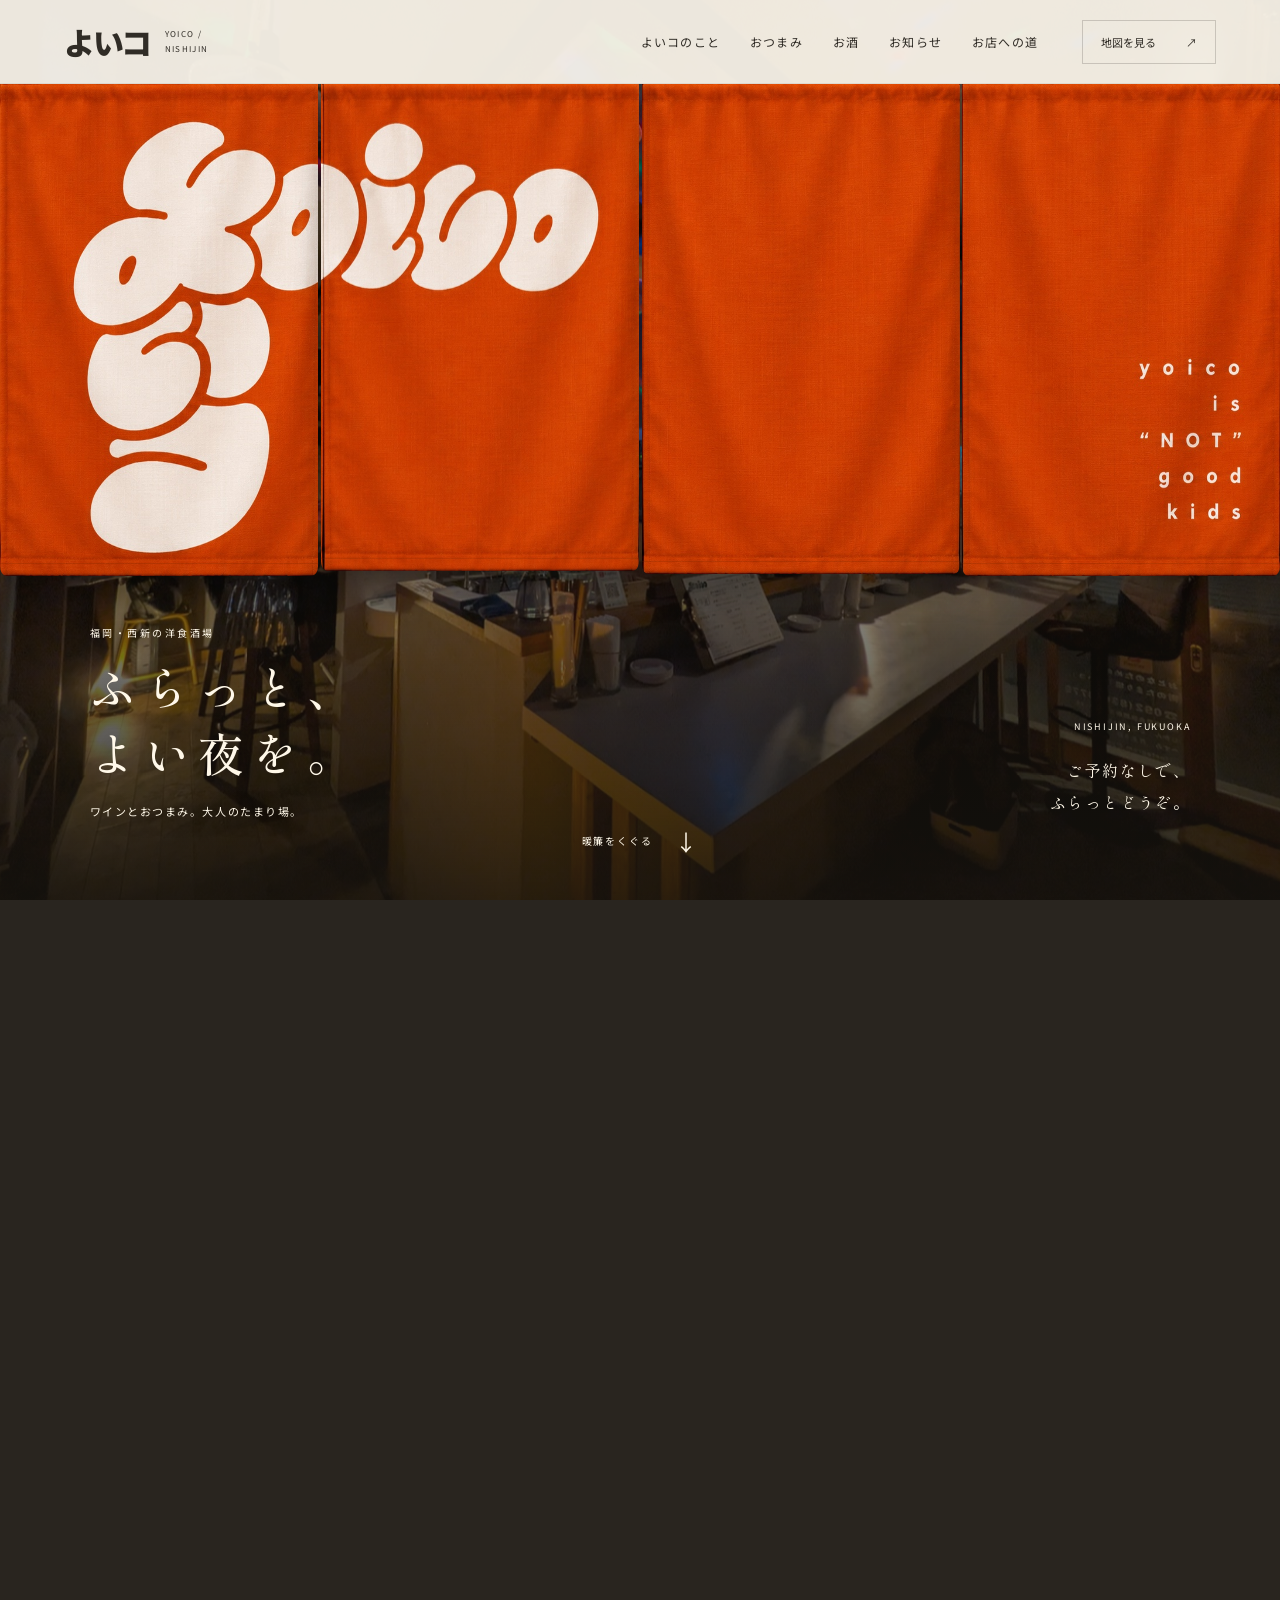
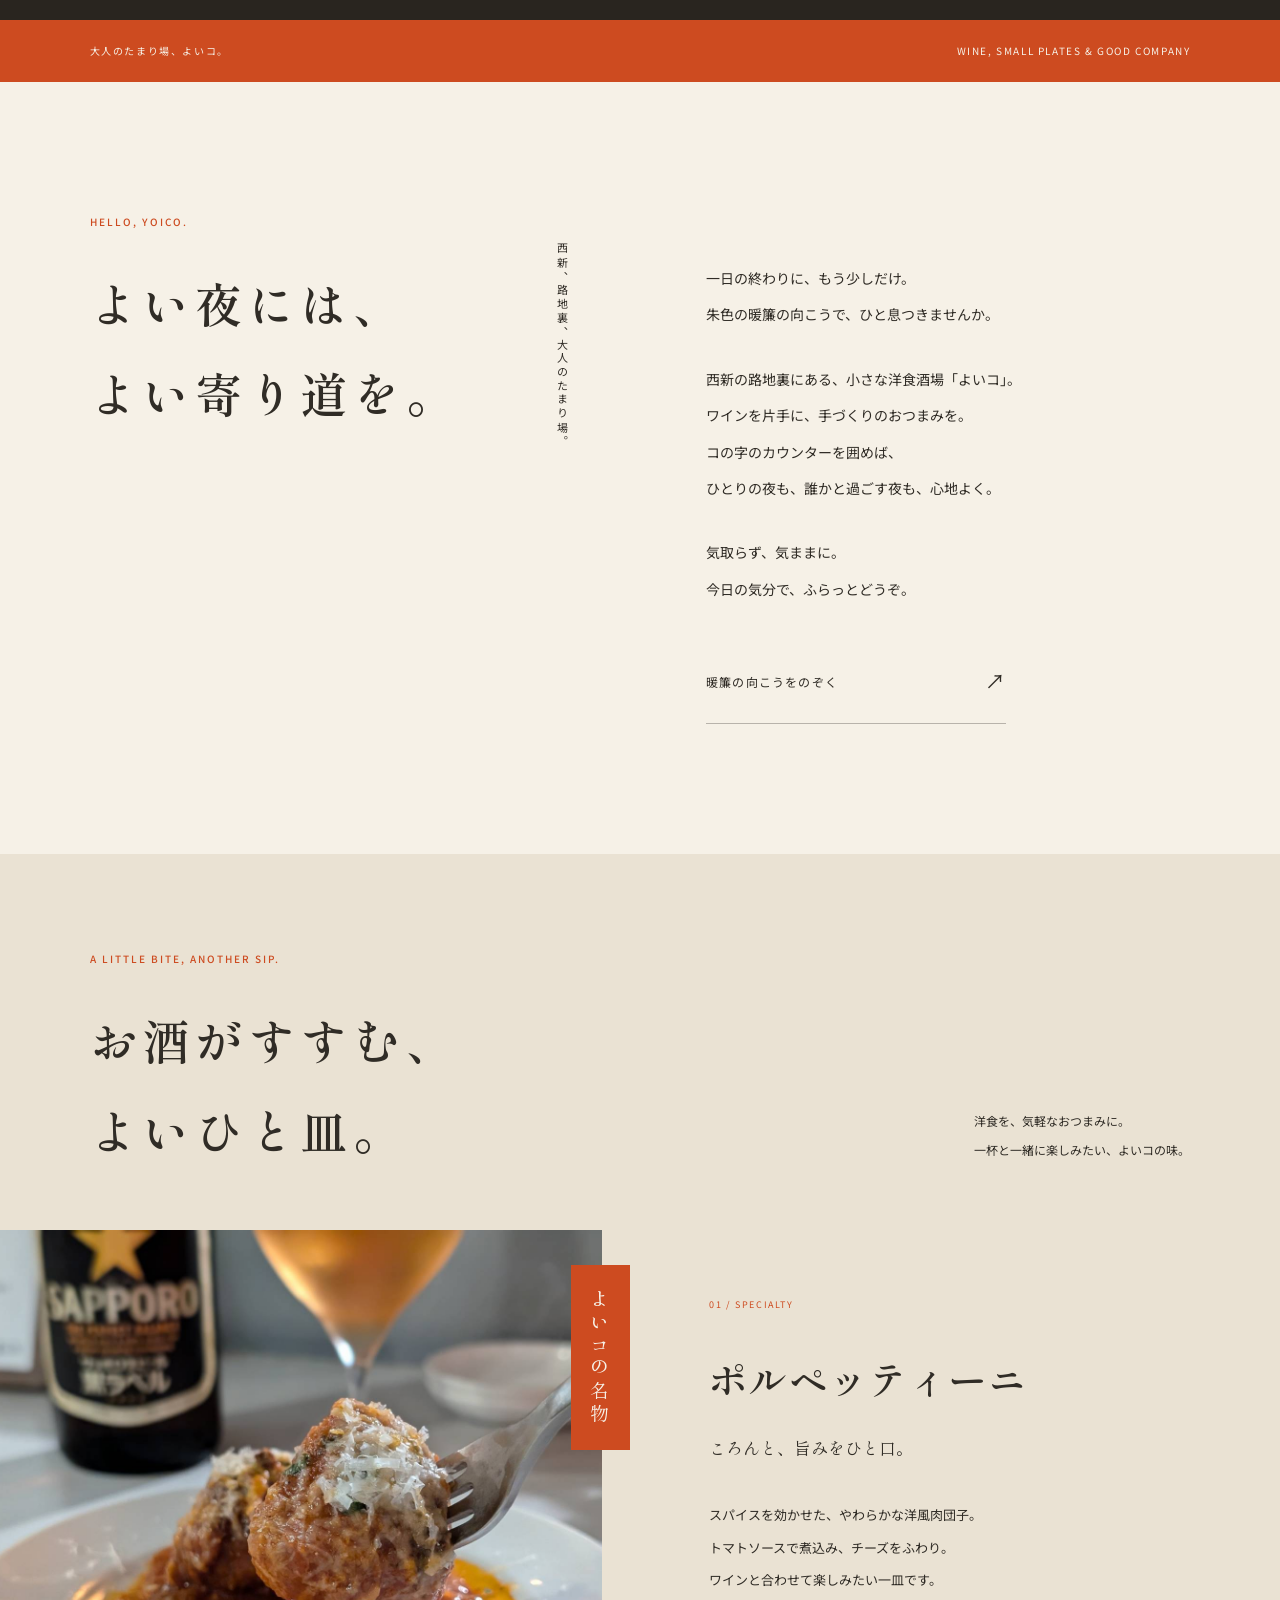
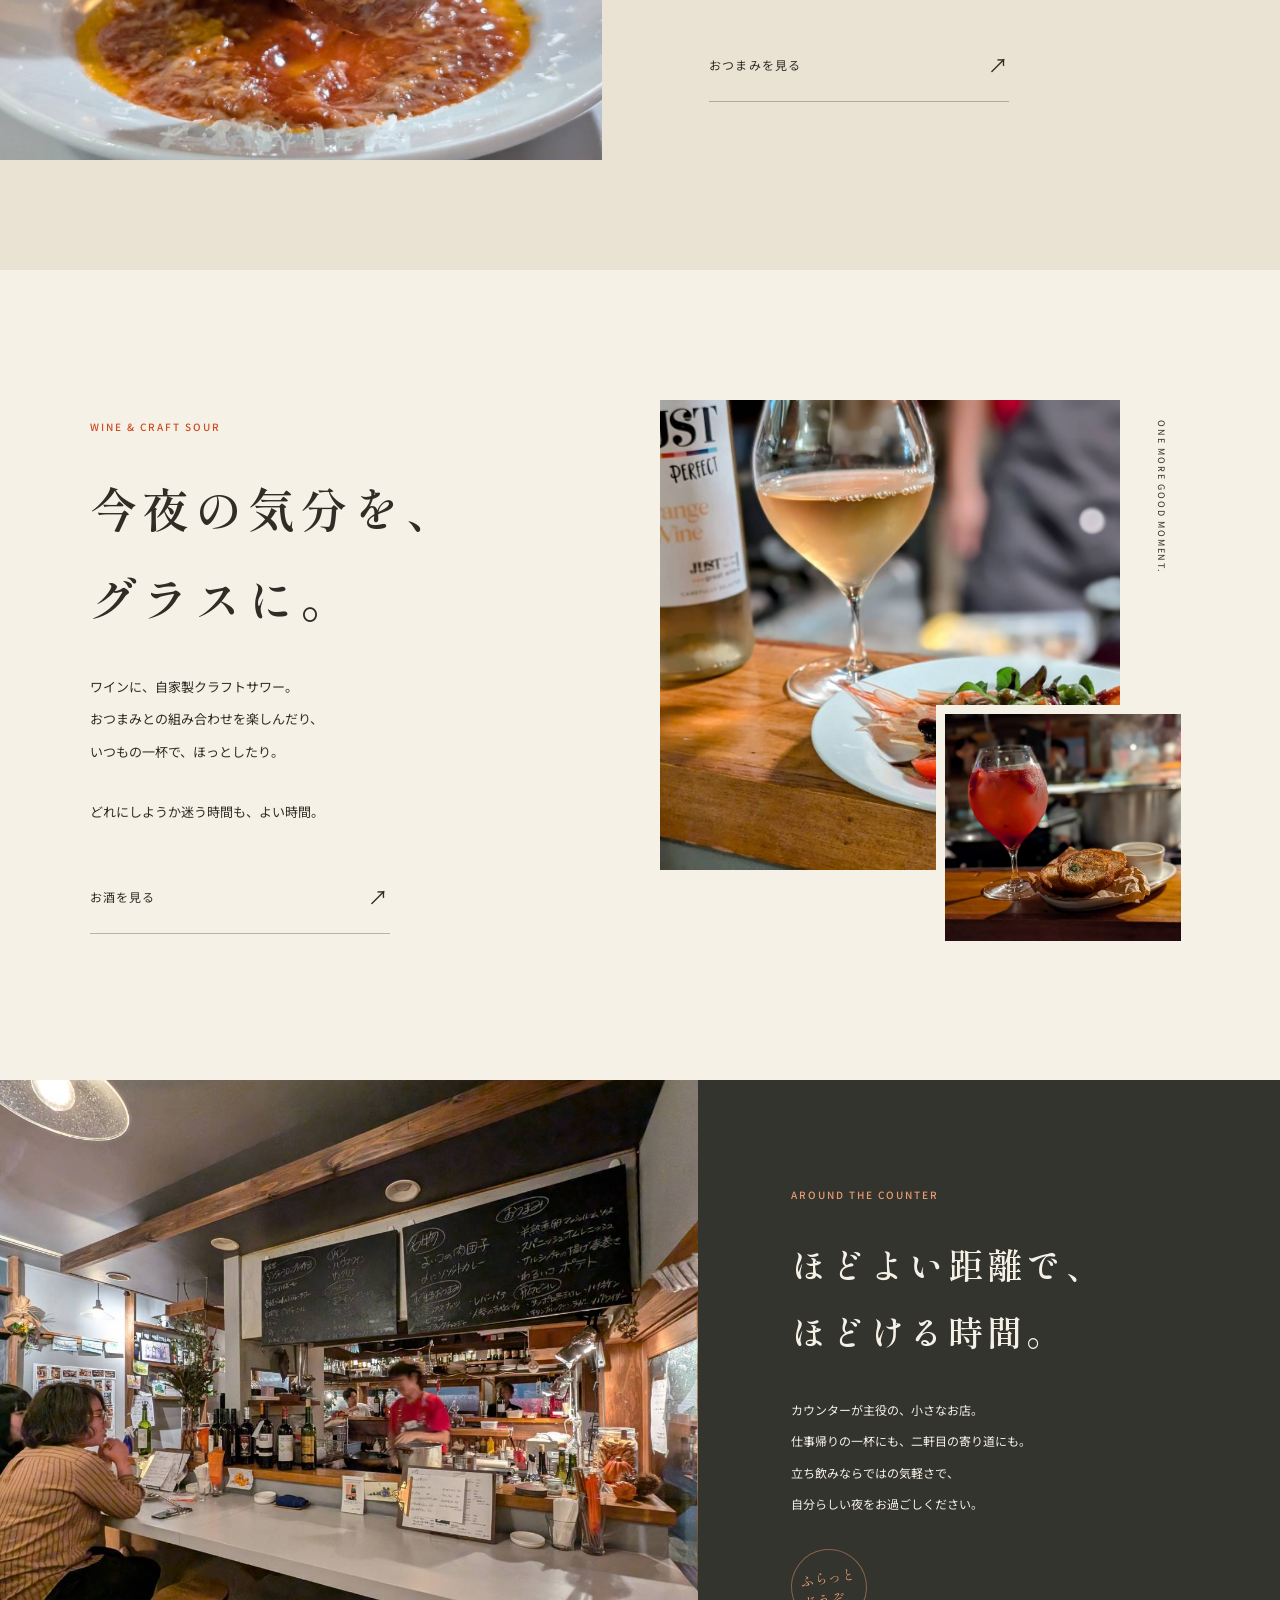
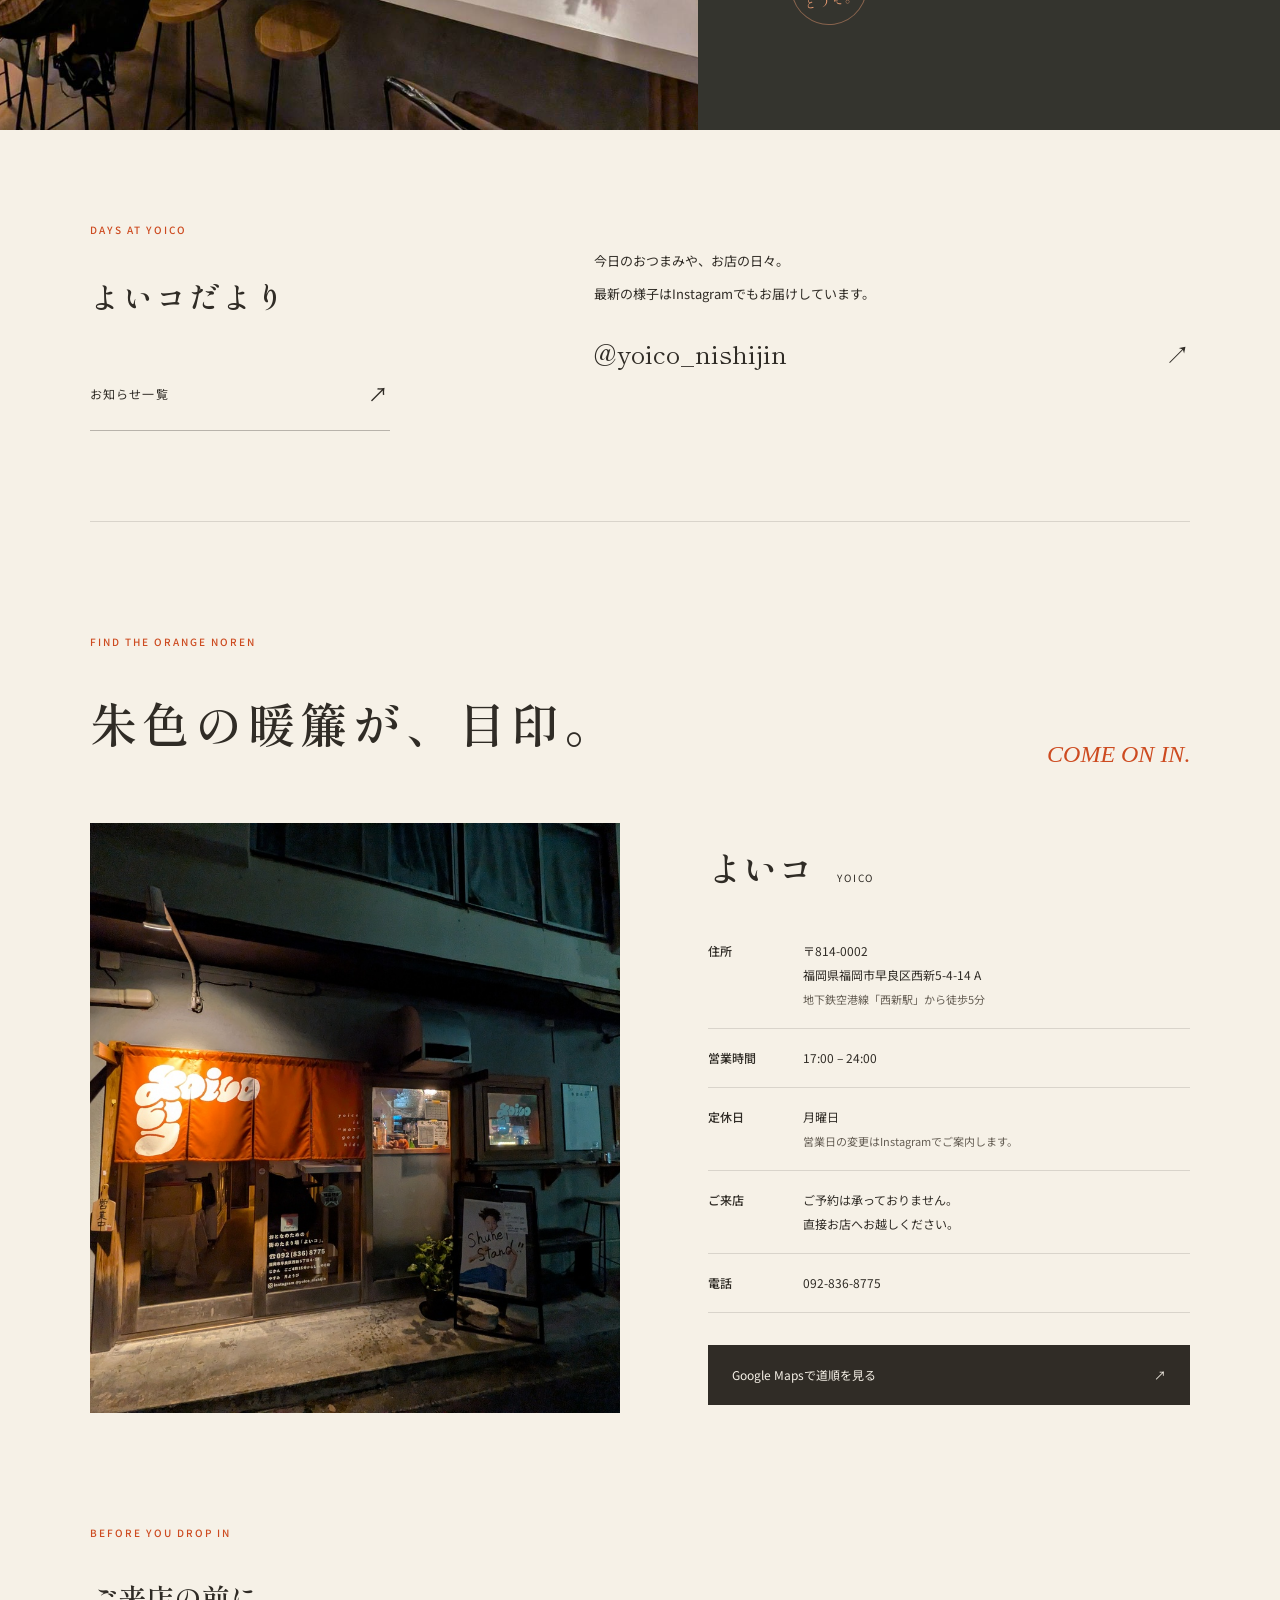
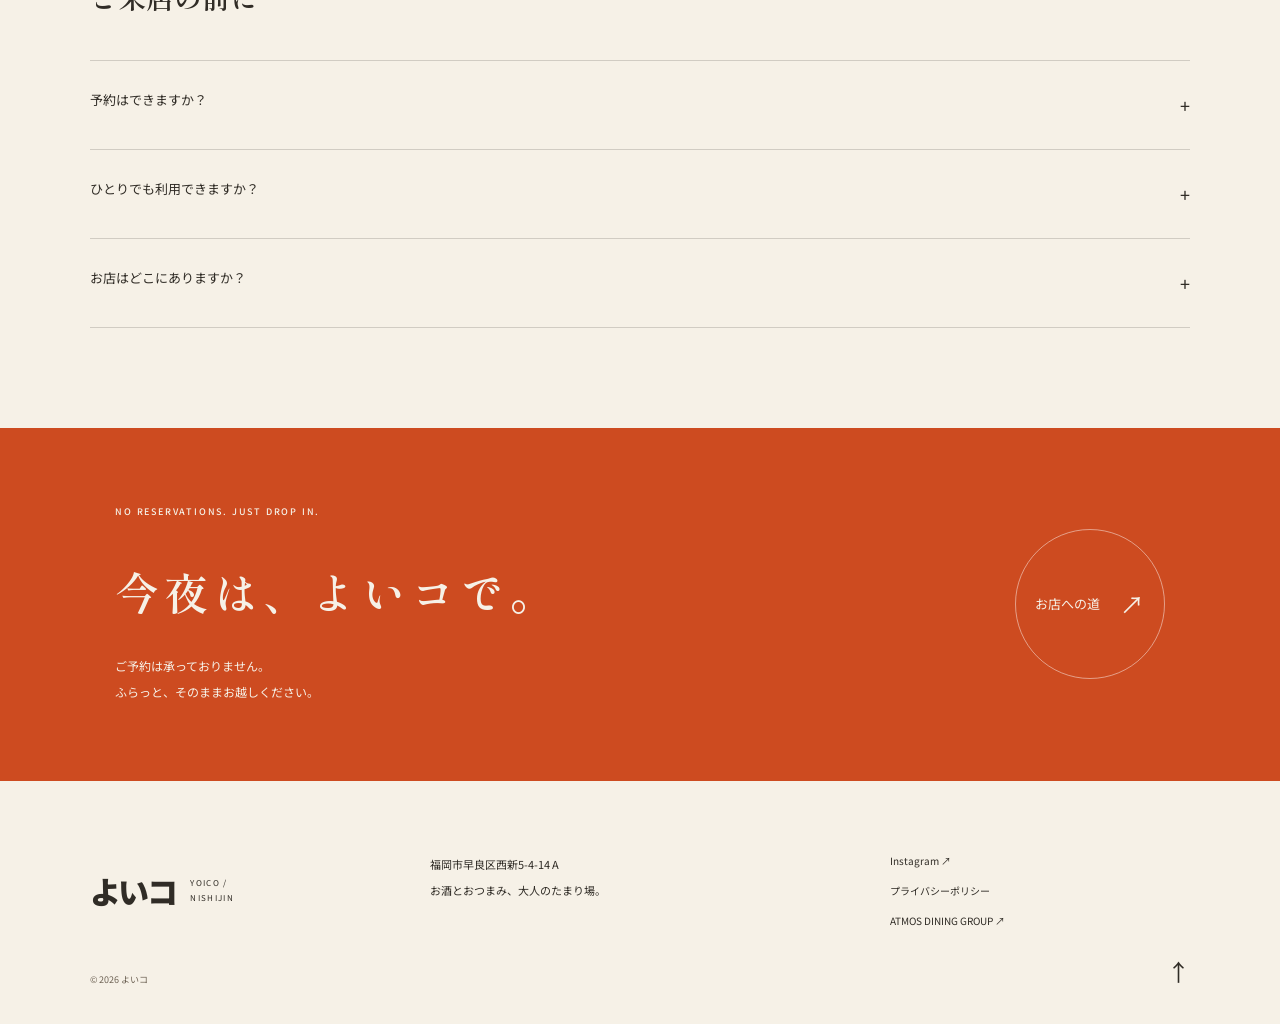
==== index.html @ 9833bca7 "Build Yoico Nishijin site with vermilion noren entrance and real shop photography" ====
<!doctype html><html lang="ja"><head><meta charset="utf-8"><meta name="viewport" content="width=device-width,initial-scale=1"><meta name="theme-color" content="#ce4b21"><title>【公式】よいコ｜西新の洋食酒場・ワインとおつまみ</title><meta name="description" content="福岡・西新の洋食酒場「よいコ」。朱色の暖簾が目印の、大人のたまり場。ワインや自家製クラフトサワーと、名物ポルペッティーニを。予約不要でふらっとどうぞ。"><meta name="robots" content="index,follow"><link id="canonical-link" rel="canonical" href="https://atmos-dining.github.io/yoico-site/"><meta property="og:type" content="website"><meta property="og:locale" content="ja_JP"><meta property="og:site_name" content="よいコ"><meta property="og:title" content="【公式】よいコ｜西新の洋食酒場・ワインとおつまみ"><meta property="og:description" content="福岡・西新の洋食酒場「よいコ」。朱色の暖簾が目印の、大人のたまり場。ワインや自家製クラフトサワーと、名物ポルペッティーニを。予約不要でふらっとどうぞ。"><meta id="og-url" property="og:url" content="https://atmos-dining.github.io/yoico-site/"><meta property="og:image" content="https://atmos-dining.github.io/yoico-site/images/yoico-exterior.jpg"><meta name="twitter:card" content="summary_large_image"><link rel="icon" href="./images/favicon.svg" type="image/svg+xml"><link rel="preconnect" href="https://fonts.googleapis.com"><link rel="preconnect" href="https://fonts.gstatic.com" crossorigin><link href="https://fonts.googleapis.com/css2?family=Noto+Sans+JP:wght@400;500;700;900&family=Shippori+Mincho:wght@400;500;600;700&display=swap" rel="stylesheet"><link rel="stylesheet" href="./style.css"><script src="./site-config.js" defer></script><script src="./common.js" defer></script><script src="./home.js" defer></script><script src="./vendor/blog-security.js" defer></script><script src="./blog.js" defer></script><script type="application/ld+json">{"@context": "https://schema.org", "@type": "Restaurant", "name": "よいコ", "url": "https://atmos-dining.github.io/yoico-site/", "image": "https://atmos-dining.github.io/yoico-site/images/yoico-exterior.jpg", "telephone": "+81-92-836-8775", "servesCuisine": ["洋食", "バル"], "acceptsReservations": false, "address": {"@type": "PostalAddress", "streetAddress": "西新5-4-14 A", "addressLocality": "福岡市早良区", "addressRegion": "福岡県", "postalCode": "814-0002", "addressCountry": "JP"}, "geo": {"@type": "GeoCoordinates", "latitude": 33.5812219, "longitude": 130.3570468}, "openingHoursSpecification": [{"@type": "OpeningHoursSpecification", "dayOfWeek": ["Tuesday", "Wednesday", "Thursday", "Friday", "Saturday", "Sunday"], "opens": "17:00", "closes": "00:00"}], "sameAs": ["https://www.instagram.com/yoico_nishijin/", "https://maps.app.goo.gl/1e6gciR9RLULjyuq7"], "hasMenu": "https://atmos-dining.github.io/yoico-site/menu.html"}</script><script type="application/ld+json">{"@context": "https://schema.org", "@type": "FAQPage", "mainEntity": [{"@type": "Question", "name": "予約はできますか？", "acceptedAnswer": {"@type": "Answer", "text": "ご予約は承っておりません。ご来店順にご案内いたしますので、直接お店へお越しください。"}}, {"@type": "Question", "name": "ひとりでも利用できますか？", "acceptedAnswer": {"@type": "Answer", "text": "もちろんです。カウンターを中心としたお店で、おひとりでも気軽にお立ち寄りいただけます。"}}]}</script></head><body id="top" class="is-home"><a class="skip-link" href="#main">本文へスキップ</a><div id="site-header"><header class="site-header"><a class="brand" href="/yoico-site/" aria-label="よいコ トップ"><span class="logo-jp">よいコ</span><span class="logo-en">YOICO / NISHIJIN</span></a><nav class="desktop-nav" aria-label="メインナビゲーション"><a href="/yoico-site/#concept">よいコのこと</a><a href="/yoico-site/menu.html">おつまみ</a><a href="/yoico-site/drink.html">お酒</a><a href="/yoico-site/blog/">お知らせ</a><a href="/yoico-site/#access">お店への道</a></nav><a class="header-map" href="https://maps.app.goo.gl/1e6gciR9RLULjyuq7" target="_blank" rel="noopener">地図を見る <span>↗</span></a><button class="nav-toggle" aria-controls="mobile-nav" aria-expanded="false" aria-label="メニューを開く"><span></span><span></span></button><nav id="mobile-nav" class="drawer" aria-label="モバイルナビゲーション" hidden><a href="/yoico-site/#concept">よいコのこと</a><a href="/yoico-site/menu.html">おつまみ</a><a href="/yoico-site/drink.html">お酒</a><a href="/yoico-site/blog/">お知らせ</a><a href="/yoico-site/#access">お店への道</a><a href="https://www.instagram.com/yoico_nishijin/" target="_blank" rel="noopener">Instagram ↗</a></nav></header></div><main id="main"><section class="noren-scene" aria-label="よいコへようこそ"><div class="noren-stage"><img class="noren-photo" src="./images/yoico-interior.jpg" alt="よいコの店内、温かな明かりのカウンター" width="1284" height="963" fetchpriority="high"><div class="noren-shade"></div><div class="noren-cloth" aria-hidden="true"><div class="noren-panel"><span class="cloth-fallback">よ<br>い<br>コ</span></div><div class="noren-panel"></div><div class="noren-panel"></div><div class="noren-panel"><span class="cloth-note">yoico<br>is<br>“NOT”<br>good<br>kids</span></div></div><div class="noren-welcome"><p class="noren-kicker">福岡・西新の洋食酒場</p><h1>よいコ</h1><h2>ふらっと、<br>よい夜を。</h2><p class="noren-hours">ワインとおつまみ。大人のたまり場。</p></div><div class="noren-corner"><span>NISHIJIN, FUKUOKA</span><p>ご予約なしで、<br>ふらっとどうぞ。</p></div><button class="noren-enter"><span>暖簾をくぐる</span><i aria-hidden="true">↓</i></button></div></section><div class="home-strip"><span>大人のたまり場、よいコ。</span><span>WINE, SMALL PLATES & GOOD COMPANY</span></div><section class="intro wrap" id="concept"><div class="intro-title"><p class="eyebrow">HELLO, YOICO.</p><h2>よい夜には、<br>よい寄り道を。</h2><span class="vertical-note">西新、路地裏、大人のたまり場。</span></div><div class="intro-copy"><p>一日の終わりに、もう少しだけ。<br>朱色の暖簾の向こうで、ひと息つきませんか。</p><p>西新の路地裏にある、小さな洋食酒場「よいコ」。<br>ワインを片手に、手づくりのおつまみを。<br>コの字のカウンターを囲めば、<br>ひとりの夜も、誰かと過ごす夜も、心地よく。</p><p>気取らず、気ままに。<br>今日の気分で、ふらっとどうぞ。</p><a class="text-link" href="/yoico-site/#space">暖簾の向こうをのぞく <span>↗</span></a></div></section><section class="food" id="food"><div class="wrap section-head"><div><p class="eyebrow">A LITTLE BITE, ANOTHER SIP.</p><h2>お酒がすすむ、<br>よいひと皿。</h2></div><p>洋食を、気軽なおつまみに。<br>一杯と一緒に楽しみたい、よいコの味。</p></div><article class="signature"><div class="signature-photo"><img src="./images/yoico-polpettini.jpg" alt="トマトソースとチーズで仕上げたよいコのポルペッティーニ" loading="lazy" width="1200" height="900"><span>よいコの名物</span></div><div class="signature-copy"><span class="number">01 / SPECIALTY</span><h3>ポルペッティーニ</h3><p class="sub">ころんと、旨みをひと口。</p><p>スパイスを効かせた、やわらかな洋風肉団子。<br>トマトソースで煮込み、チーズをふわり。<br>ワインと合わせて楽しみたい一皿です。</p><a href="/yoico-site/menu.html" class="text-link">おつまみを見る <span>↗</span></a></div></article></section><section class="drink-section wrap"><div class="drink-copy"><p class="eyebrow">WINE & CRAFT SOUR</p><h2>今夜の気分を、<br>グラスに。</h2><p>ワインに、自家製クラフトサワー。<br>おつまみとの組み合わせを楽しんだり、<br>いつもの一杯で、ほっとしたり。</p><p>どれにしようか迷う時間も、よい時間。</p><a class="text-link" href="/yoico-site/drink.html">お酒を見る <span>↗</span></a></div><div class="drink-photos"><img src="./images/yoico-wine.jpg" alt="よいコで楽しむワイン" loading="lazy"><img src="./images/yoico-sangria.jpg" alt="果実を使ったよいコのサングリア" loading="lazy"><span>ONE MORE GOOD MOMENT.</span></div></section><section class="space" id="space"><div class="space-image"><img src="./images/yoico-counter.jpg" alt="木とコンクリートの質感が落ち着くよいコのコの字カウンター" loading="lazy"></div><div class="space-copy"><p class="eyebrow">AROUND THE COUNTER</p><h2>ほどよい距離で、<br>ほどける時間。</h2><p>カウンターが主役の、小さなお店。<br>仕事帰りの一杯にも、二軒目の寄り道にも。<br>立ち飲みならではの気軽さで、<br>自分らしい夜をお過ごしください。</p><span class="space-stamp">ふらっと<br>どうぞ。</span></div></section><section class="news wrap"><div><p class="eyebrow">DAYS AT YOICO</p><h2>よいコだより</h2><a class="text-link" href="/yoico-site/blog/">お知らせ一覧 <span>↗</span></a></div><div id="home-posts"><p>今日のおつまみや、お店の日々。<br>最新の様子はInstagramでもお届けしています。</p><a class="instagram-link" href="https://www.instagram.com/yoico_nishijin/" target="_blank" rel="noopener">@yoico_nishijin <span>↗</span></a></div></section><section class="access wrap" id="access"><div class="section-head"><div><p class="eyebrow">FIND THE ORANGE NOREN</p><h2>朱色の暖簾が、目印。</h2></div><span class="access-en">COME ON IN.</span></div><div class="access-grid"><img src="./images/yoico-exterior.jpg" alt="西新の路地に佇むよいコの外観と朱色の暖簾" loading="lazy"><div class="access-info"><h3>よいコ <small>YOICO</small></h3><dl><div><dt>住所</dt><dd>〒814-0002<br>福岡県福岡市早良区西新5-4-14 A<br><span>地下鉄空港線「西新駅」から徒歩5分</span></dd></div><div><dt>営業時間</dt><dd>17:00 – 24:00</dd></div><div><dt>定休日</dt><dd>月曜日<br><span>営業日の変更はInstagramでご案内します。</span></dd></div><div><dt>ご来店</dt><dd>ご予約は承っておりません。<br>直接お店へお越しください。</dd></div><div><dt>電話</dt><dd><a href="tel:0928368775">092-836-8775</a></dd></div></dl><a class="button" href="https://maps.app.goo.gl/1e6gciR9RLULjyuq7" target="_blank" rel="noopener">Google Mapsで道順を見る <span>↗</span></a></div></div></section><section class="faq wrap"><p class="eyebrow">BEFORE YOU DROP IN</p><h2>ご来店の前に</h2><details><summary>予約はできますか？</summary><p>ご予約は承っておりません。ご来店順にご案内いたしますので、直接お店へお越しください。</p></details><details><summary>ひとりでも利用できますか？</summary><p>もちろんです。カウンターを中心としたお店で、おひとりでも気軽にお立ち寄りいただけます。</p></details><details><summary>お店はどこにありますか？</summary><p>地下鉄空港線「西新駅」から徒歩5分。西新5丁目の路地裏、朱色の暖簾が目印です。</p></details></section></main><div id="site-bottom"><section class="drop-in"><div><p class="eyebrow">NO RESERVATIONS. JUST DROP IN.</p><h2>今夜は、よいコで。</h2><p>ご予約は承っておりません。<br>ふらっと、そのままお越しください。</p></div><a class="round-link" href="https://maps.app.goo.gl/1e6gciR9RLULjyuq7" target="_blank" rel="noopener">お店への道 <span>↗</span></a></section><footer class="footer"><a class="brand" href="/yoico-site/"><span class="logo-jp">よいコ</span><span class="logo-en">YOICO / NISHIJIN</span></a><p>福岡市早良区西新5-4-14 A<br>お酒とおつまみ、大人のたまり場。</p><div><a href="https://www.instagram.com/yoico_nishijin/" target="_blank" rel="noopener">Instagram ↗</a><a href="/yoico-site/privacy.html">プライバシーポリシー</a><a href="https://atmos-dining.com/" target="_blank" rel="noopener">ATMOS DINING GROUP ↗</a></div><small>© <span>2026</span> よいコ</small><a href="#top" class="back-top" aria-label="ページの先頭へ">↑</a></footer></div></body></html>
---- style.css ----
:root{--paper:#f6f1e7;--ink:#302c26;--orange:#cd4b20;--light:#eae3d5;--serif:'Shippori Mincho','Yu Mincho',serif;--sans:'Noto Sans JP',sans-serif}*{box-sizing:border-box}html{scroll-behavior:smooth;scroll-padding-top:95px}body{margin:0;background:var(--paper);color:var(--ink);font-family:var(--sans);font-size:14px;line-height:2}h1,h2,h3,p{margin:0}h1,h2,h3{font-family:var(--serif);font-weight:600}a{color:inherit;text-decoration:none}a:hover{opacity:.8}button{font:inherit}img{display:block;width:100%;height:auto}button,a,summary{-webkit-tap-highlight-color:transparent}button:focus-visible,a:focus-visible,summary:focus-visible{outline:2px solid var(--orange);outline-offset:6px}[hidden]{display:none!important}.wrap{width:min(1180px,86%);margin-inline:auto}.eyebrow{font-size:10px;letter-spacing:.2em;font-family:var(--sans);color:var(--orange);margin-bottom:26px;font-weight:500}.skip-link{position:fixed;top:-100px;left:20px;background:var(--paper);padding:12px 18px;z-index:1000}.skip-link:focus{top:12px}.site-header{height:84px;position:fixed;inset:0 0 auto;z-index:20;display:flex;align-items:center;gap:44px;padding:0 5%;background:#f6f1e7f5;border-bottom:1px solid #302c2614}.brand{display:flex;align-items:center;gap:15px;white-space:nowrap}.logo-jp{font-family:var(--sans);font-weight:900;font-size:31px;letter-spacing:-.08em;line-height:1}.logo-en{font-size:8px;letter-spacing:.17em;line-height:1.8;max-width:70px;white-space:normal}.desktop-nav{display:flex;gap:30px;margin-left:auto;font-size:12px;letter-spacing:.1em}.header-map{font-size:11px;border:1px solid #302c2633;padding:10px 18px;display:flex;gap:30px}.nav-toggle{display:none}.subpage main{padding-top:84px}.noren-scene{position:relative;height:100svh;min-height:680px;background:#29251f}.noren-scene.motion-enabled{height:180svh;min-height:1224px}.noren-stage{position:sticky;top:0;height:100svh;min-height:680px;overflow:hidden;isolation:isolate;color:#fff8e9}.noren-photo{position:absolute;inset:0;width:100%;height:100%;object-fit:cover;object-position:50% 54%;will-change:transform}.noren-shade{position:absolute;inset:0;background:linear-gradient(0deg,#16130edf,#16130e30 65%,#16130e30);pointer-events:none}.noren-cloth{position:absolute;top:0;left:0;right:0;height:66%;display:grid;grid-template-columns:repeat(4,1fr);gap:3px;z-index:2;perspective:1400px;pointer-events:none}.noren-panel{position:relative;background-color:#cf4e12;background-image:linear-gradient(90deg,#52250012,transparent 25%,#fff2 48%,transparent 72%,#45180015),repeating-linear-gradient(0deg,transparent 0 2px,#fff1 2px 3px);box-shadow:0 18px 30px #0004;transform-origin:50% 0;will-change:transform;backface-visibility:hidden;border-radius:0 0 2% 2%}.noren-panel:after{content:'';position:absolute;inset:auto 0 12px;border-bottom:1px solid #6a230333}.noren-panel:nth-child(2){height:99%}.noren-panel:nth-child(3){height:99.5%}.cloth-fallback{position:absolute;top:110px;left:24%;font-family:var(--sans);font-weight:900;font-size:clamp(55px,8vw,120px);line-height:.95;color:#fff4d7}.cloth-note{position:absolute;bottom:40px;right:22%;font:11px/1.8 monospace;letter-spacing:.3em}.noren-welcome{position:absolute;left:7%;bottom:78px;text-shadow:0 2px 20px #0008;z-index:1}.noren-welcome h1{position:absolute;clip-path:inset(50%);width:1px;height:1px;overflow:hidden}.noren-kicker{font-size:10px;letter-spacing:.25em;margin-bottom:14px}.noren-welcome h2{font:500 clamp(34px,4.3vw,60px)/1.5 var(--serif);letter-spacing:.18em}.noren-hours{font-size:11px;letter-spacing:.14em;margin-top:18px}.noren-corner{position:absolute;right:7%;bottom:82px;text-align:right}.noren-corner span{font-size:9px;letter-spacing:.2em}.noren-corner p{font:16px/2 var(--serif);letter-spacing:.1em;margin-top:16px}.noren-enter{position:absolute;bottom:22px;left:50%;transform:translateX(-50%);z-index:4;background:none;border:0;color:#fff8e9;cursor:pointer;display:flex;align-items:center;gap:22px;font-size:10px;letter-spacing:.18em;padding:15px 20px}.noren-enter i{font-style:normal;font-size:22px;animation:invite 2s infinite}.noren-stage :focus-visible{outline-color:#fff8e9}@keyframes invite{50%{transform:translateY(6px)}}.home-strip{display:flex;justify-content:space-between;gap:20px;padding:21px 7%;background:var(--orange);color:var(--paper);font-size:10px;letter-spacing:.16em}.intro{display:grid;grid-template-columns:1fr 1fr;gap:12%;padding-block:130px}.intro-title{position:relative}.intro h2,.section-head h2,.drink-copy h2,.space h2{font-size:clamp(32px,3.7vw,49px);line-height:1.9;letter-spacing:.12em}.intro-copy{padding-top:48px;font-size:14px;line-height:2.6}.intro-copy p+p{margin-top:28px}.vertical-note{writing-mode:vertical-rl;position:absolute;right:0;top:30px;font-size:11px;letter-spacing:.25em}.text-link{display:flex;justify-content:space-between;align-items:center;max-width:300px;gap:30px;border-bottom:1px solid #302c2650;font-size:12px;letter-spacing:.1em;padding:16px 0;margin-top:32px}.text-link span{font-size:20px}.food{background:#eae2d3;padding-block:95px 110px}.section-head{display:flex;justify-content:space-between;align-items:end;gap:30px;margin-bottom:55px}.section-head>p{font-size:12px;line-height:2.4;padding-bottom:10px}.signature{display:grid;grid-template-columns:1.25fr 1fr;align-items:center;gap:9%;padding-right:7%}.signature-photo{position:relative}.signature-photo img{height:530px;object-fit:cover}.signature-photo>span{position:absolute;right:-28px;top:35px;writing-mode:vertical-rl;padding:24px 16px;background:var(--orange);color:var(--paper);font:19px var(--serif);letter-spacing:.2em}.number{font-size:9px;letter-spacing:.18em;color:var(--orange)}.signature h3{font-size:clamp(25px,3vw,40px);letter-spacing:.05em;margin:24px 0 10px}.signature .sub{font-family:var(--serif);font-size:17px;margin-bottom:30px}.signature-copy>p{font-size:13px;line-height:2.5}.drink-section{display:grid;grid-template-columns:1fr 1.15fr;gap:10%;padding-block:130px;align-items:center}.drink-copy>p:not(.eyebrow){font-size:13px;line-height:2.5;margin-top:28px}.drink-photos{position:relative;padding:0 70px 80px 0}.drink-photos img:first-child{height:470px;object-fit:cover}.drink-photos img:nth-child(2){position:absolute;width:48%;height:245px;object-fit:cover;right:0;bottom:0;border:9px solid var(--paper)}.drink-photos>span{writing-mode:vertical-rl;position:absolute;right:20px;top:20px;font-size:9px;letter-spacing:.2em}.space{display:grid;grid-template-columns:1.2fr 1fr;background:#34342e;color:var(--paper);align-items:center}.space-image img{height:650px;object-fit:cover}.space-copy{padding:60px 16%;position:relative}.space .eyebrow{color:#e99b72}.space h2{font-size:35px}.space-copy>p:not(.eyebrow){font-size:12px;line-height:2.6;margin-top:30px}.space-stamp{display:block;margin-top:30px;color:#e99b72;border:1px solid #e99b7277;border-radius:50%;width:76px;height:76px;padding-top:16px;text-align:center;line-height:1.6;font:14px/1.6 var(--serif);transform:rotate(-8deg)}.news{padding-block:90px;display:grid;grid-template-columns:1fr 1.6fr;gap:12%;border-bottom:1px solid #302c2625}.news h2{font-size:30px;letter-spacing:.1em}.news>div:last-child{padding-top:25px;font-size:13px;line-height:2.5}.instagram-link{font:25px var(--serif);display:flex;justify-content:space-between;gap:25px;margin-top:25px}.access{padding-block:110px}.access-en{font:italic 24px Georgia,serif;color:var(--orange)}.access-grid{display:grid;grid-template-columns:1.1fr 1fr;gap:8%;align-items:center}.access-grid>img{height:590px;object-fit:cover}.access-info h3{font-size:35px}.access-info h3 small{font:10px var(--sans);letter-spacing:.18em;margin-left:15px}.access-info dl{margin:20px 0 32px}.access-info dl>div{display:grid;grid-template-columns:80px 1fr;gap:15px;padding:17px 0;border-bottom:1px solid #302c2625;font-size:12px}.access-info dt{font-weight:500}.access-info dd{margin:0;line-height:2}.access-info dd span{font-size:11px;color:#655e54}.button{display:flex;align-items:center;justify-content:space-between;gap:30px;background:var(--ink);color:var(--paper);padding:18px 24px;font-size:12px}.faq{padding:0 0 100px}.faq h2{font-size:28px;margin-bottom:35px}.faq details{border-top:1px solid #302c2630;padding:20px 0}.faq details:last-child{border-bottom:1px solid #302c2630}.faq summary{cursor:pointer;list-style:none;display:flex;justify-content:space-between;font-size:13px;padding:6px 0}.faq summary:after{content:'+';font-size:18px}.faq details[open] summary:after{content:'−'}.faq details p{font-size:12px;line-height:2.2;max-width:800px;padding-top:15px}.drop-in{background:var(--orange);color:var(--paper);padding:75px 9%;display:flex;justify-content:space-between;align-items:center}.drop-in .eyebrow{color:var(--paper);font-size:9px}.drop-in h2{font-size:44px;letter-spacing:.12em;margin-bottom:18px}.drop-in p:not(.eyebrow){font-size:12px;line-height:2.2}.round-link{width:150px;height:150px;border:1px solid #fff7;border-radius:50%;display:flex;align-items:center;justify-content:center;gap:20px;font-size:13px}.round-link span{font-size:24px}.footer{padding:70px 7% 35px;display:grid;grid-template-columns:1fr 1.4fr 1fr;gap:40px;position:relative}.footer p{font-size:11px;line-height:2.4}.footer>div{display:flex;flex-direction:column;gap:10px;font-size:10px}.footer small{font-size:9px;color:#6d6254}.footer .back-top{position:absolute;right:7%;bottom:30px;font-size:23px}.page-heading{padding:80px 0 65px}.page-heading h1{font-size:clamp(34px,4vw,53px);letter-spacing:.12em;margin-bottom:22px}.page-heading>p:not(.eyebrow){font-size:13px;line-height:2.5}.menu-feature{display:grid;grid-template-columns:1.2fr 1fr;gap:9%;align-items:center}.menu-feature img{height:460px;object-fit:cover}.menu-feature h2{font-size:32px;margin-bottom:25px}.menu-feature p:not(.eyebrow){font-size:13px;line-height:2.5}.menu-notes{padding-block:90px 110px}.menu-notes h2{font-size:30px;margin-bottom:30px}.menu-lines{display:grid;grid-template-columns:1fr 1fr;gap:60px}.menu-lines article{border-top:1px solid #302c2640;padding:25px 0}.menu-lines h3{font-size:23px;margin-bottom:20px}.menu-lines p,.menu-note{font-size:12px;line-height:2.5}.menu-note{margin-top:40px;color:#655e54}.drink-grid{display:grid;grid-template-columns:1fr 1fr;gap:60px}.drink-grid img{height:430px;object-fit:cover;margin-bottom:35px}.drink-grid h2{font-size:30px;margin-bottom:20px}.drink-grid p:not(.eyebrow){font-size:13px;line-height:2.5}.blog-content{padding-bottom:100px}.news-list{width:100%}.news-link{display:grid;grid-template-columns:100px 1fr 20px;gap:25px;padding:25px 0;border-bottom:1px solid #302c2630;align-items:center}.news-link time{font-size:11px;color:var(--orange)}.news-link h3{font:14px var(--sans)}.status-box{font-size:13px;padding:35px 0}.article-container{max-width:800px;padding-bottom:100px}.article-container h2{font-size:24px;margin:30px 0 20px}.article-container p{line-height:2.5;margin-bottom:25px}.article-header h1{font-size:34px;margin:20px 0}.article-image{margin:35px 0;max-height:600px;object-fit:contain}.article-body img{height:auto;max-width:100%}.article-tags{display:flex;gap:15px;font-size:11px}.article-tags span{background:var(--light);padding:4px 12px}
@media(max-width:1000px){.desktop-nav{gap:17px}.site-header{gap:20px}.logo-en{display:none}.space-copy{padding:50px 10%}.space h2{font-size:28px}.vertical-note{display:none}}
@media(max-width:700px){html{scroll-padding-top:78px}.wrap{width:86%}.site-header{height:70px;padding:0 7%;gap:20px}.desktop-nav{display:none}.logo-jp{font-size:29px}.header-map{margin-left:auto;font-size:10px;padding:7px 12px;gap:20px}.nav-toggle{display:flex;flex-direction:column;justify-content:center;gap:7px;width:32px;height:44px;background:none;border:0;padding:4px;cursor:pointer}.nav-toggle span{height:1px;width:24px;background:var(--ink)}.drawer{position:absolute;top:70px;left:0;right:0;background:var(--paper);padding:25px 7% 35px;box-shadow:0 10px 15px #0001}.drawer a{display:block;padding:12px 0;border-bottom:1px solid #302c2620;font-size:14px}.subpage main{padding-top:70px}.noren-scene,.noren-stage{min-height:630px}.noren-scene.motion-enabled{min-height:1134px}.noren-cloth{height:61%;gap:2px}.cloth-fallback{font-size:55px;top:100px;left:14%}.cloth-note{right:12%;font-size:8px;letter-spacing:.15em}.noren-welcome{left:7%;bottom:85px}.noren-kicker{font-size:9px}.noren-welcome h2{font-size:36px;line-height:1.5}.noren-hours{font-size:9px;letter-spacing:.05em;margin-top:12px}.noren-corner{right:7%;bottom:105px}.noren-corner span{display:none}.noren-corner p{font-size:11px;writing-mode:vertical-rl;line-height:2;letter-spacing:.14em}.noren-enter{font-size:9px;bottom:13px;white-space:nowrap}.home-strip{padding:16px 7%;font-size:9px}.home-strip span:last-child{font-size:7px;max-width:135px;text-align:right}.intro{grid-template-columns:1fr;gap:30px;padding-block:75px}.intro h2,.section-head h2,.drink-copy h2{font-size:35px;line-height:1.8}.eyebrow{font-size:9px;margin-bottom:22px}.intro-copy{padding:0;font-size:12px;line-height:2.7}.food{padding-block:65px}.section-head{display:block;margin-bottom:35px}.section-head>p{margin-top:25px;font-size:11px}.signature{display:block;padding:0}.signature-photo{margin-right:7%}.signature-photo img{height:330px}.signature-photo>span{right:-20px;padding:18px 12px;font-size:16px}.signature-copy{padding:35px 7% 0}.signature h3{font-size:29px;margin-top:17px}.signature .sub{font-size:15px;margin-bottom:20px}.signature-copy>p{font-size:12px}.drink-section{grid-template-columns:1fr;gap:40px;padding-block:75px}.drink-photos{padding:0 50px 60px 0}.drink-photos img:first-child{height:340px}.drink-photos img:nth-child(2){height:185px;border-width:6px}.drink-copy>p:not(.eyebrow){font-size:12px}.space{grid-template-columns:1fr}.space-image img{height:340px}.space-copy{padding:45px 7% 55px}.space h2{font-size:32px}.space-stamp{position:absolute;right:10%;bottom:55px}.news{grid-template-columns:1fr;gap:20px;padding-block:65px}.news h2{font-size:28px}.news>div:last-child{font-size:12px;padding-top:0}.instagram-link{font-size:24px}.access{padding-block:75px}.access h2{font-size:30px}.access-en{display:none}.access-grid{grid-template-columns:1fr;gap:35px}.access-grid>img{height:330px}.access-info h3{font-size:29px}.access-info dl>div{grid-template-columns:70px 1fr;font-size:12px}.faq{padding-bottom:70px}.drop-in{padding:55px 7%;gap:15px}.drop-in h2{font-size:29px}.drop-in .eyebrow{font-size:7px}.drop-in p:not(.eyebrow){font-size:11px}.round-link{flex-shrink:0;width:93px;height:93px;font-size:10px;gap:5px}.round-link span{font-size:18px}.footer{grid-template-columns:1fr;gap:25px;padding-block:50px 30px}.footer>div{gap:14px}.page-heading{padding-block:55px 40px}.page-heading h1{font-size:32px;letter-spacing:.08em}.page-heading>p:not(.eyebrow){font-size:12px}.menu-feature{grid-template-columns:1fr;gap:30px}.menu-feature img{height:300px}.menu-feature h2{font-size:28px}.menu-notes{padding-block:60px 75px}.menu-notes h2{font-size:26px}.menu-lines{grid-template-columns:1fr;gap:20px}.menu-lines h3{font-size:22px}.drink-grid{grid-template-columns:1fr;gap:50px}.drink-grid img{height:330px}.drink-grid h2{font-size:27px}.news-link{grid-template-columns:70px 1fr 15px;gap:15px}.news-link h3{font-size:12px}.news-link time{font-size:10px}.article-header h1{font-size:27px}}
@media(prefers-reduced-motion:reduce){html{scroll-behavior:auto}.noren-enter i{animation:none}.noren-panel,.noren-photo{will-change:auto}.noren-scene.motion-enabled{height:100svh;min-height:630px}}
/* Reconstructed from the actual shop's four-panel vermilion noren. */
.noren-panel{background-image:url('./images/noren-design.jpg');background-size:400% 100%;background-repeat:no-repeat}.noren-panel:nth-child(1){background-position:0 0}.noren-panel:nth-child(2){background-position:33.3333% 0}.noren-panel:nth-child(3){background-position:66.6667% 0}.noren-panel:nth-child(4){background-position:100% 0}.cloth-fallback,.cloth-note{display:none}
@media(max-width:700px){.noren-cloth{top:70px;height:43%}.noren-welcome{bottom:110px}.noren-corner{bottom:130px}.noren-cloth .noren-panel{background-size:400% 100%}}
@media(min-width:701px){.noren-cloth{top:84px;height:calc(64% - 84px)}.noren-welcome h2{font-size:46px;line-height:1.45}.noren-welcome{bottom:78px}.noren-kicker{margin-bottom:10px}.noren-hours{margin-top:14px}}
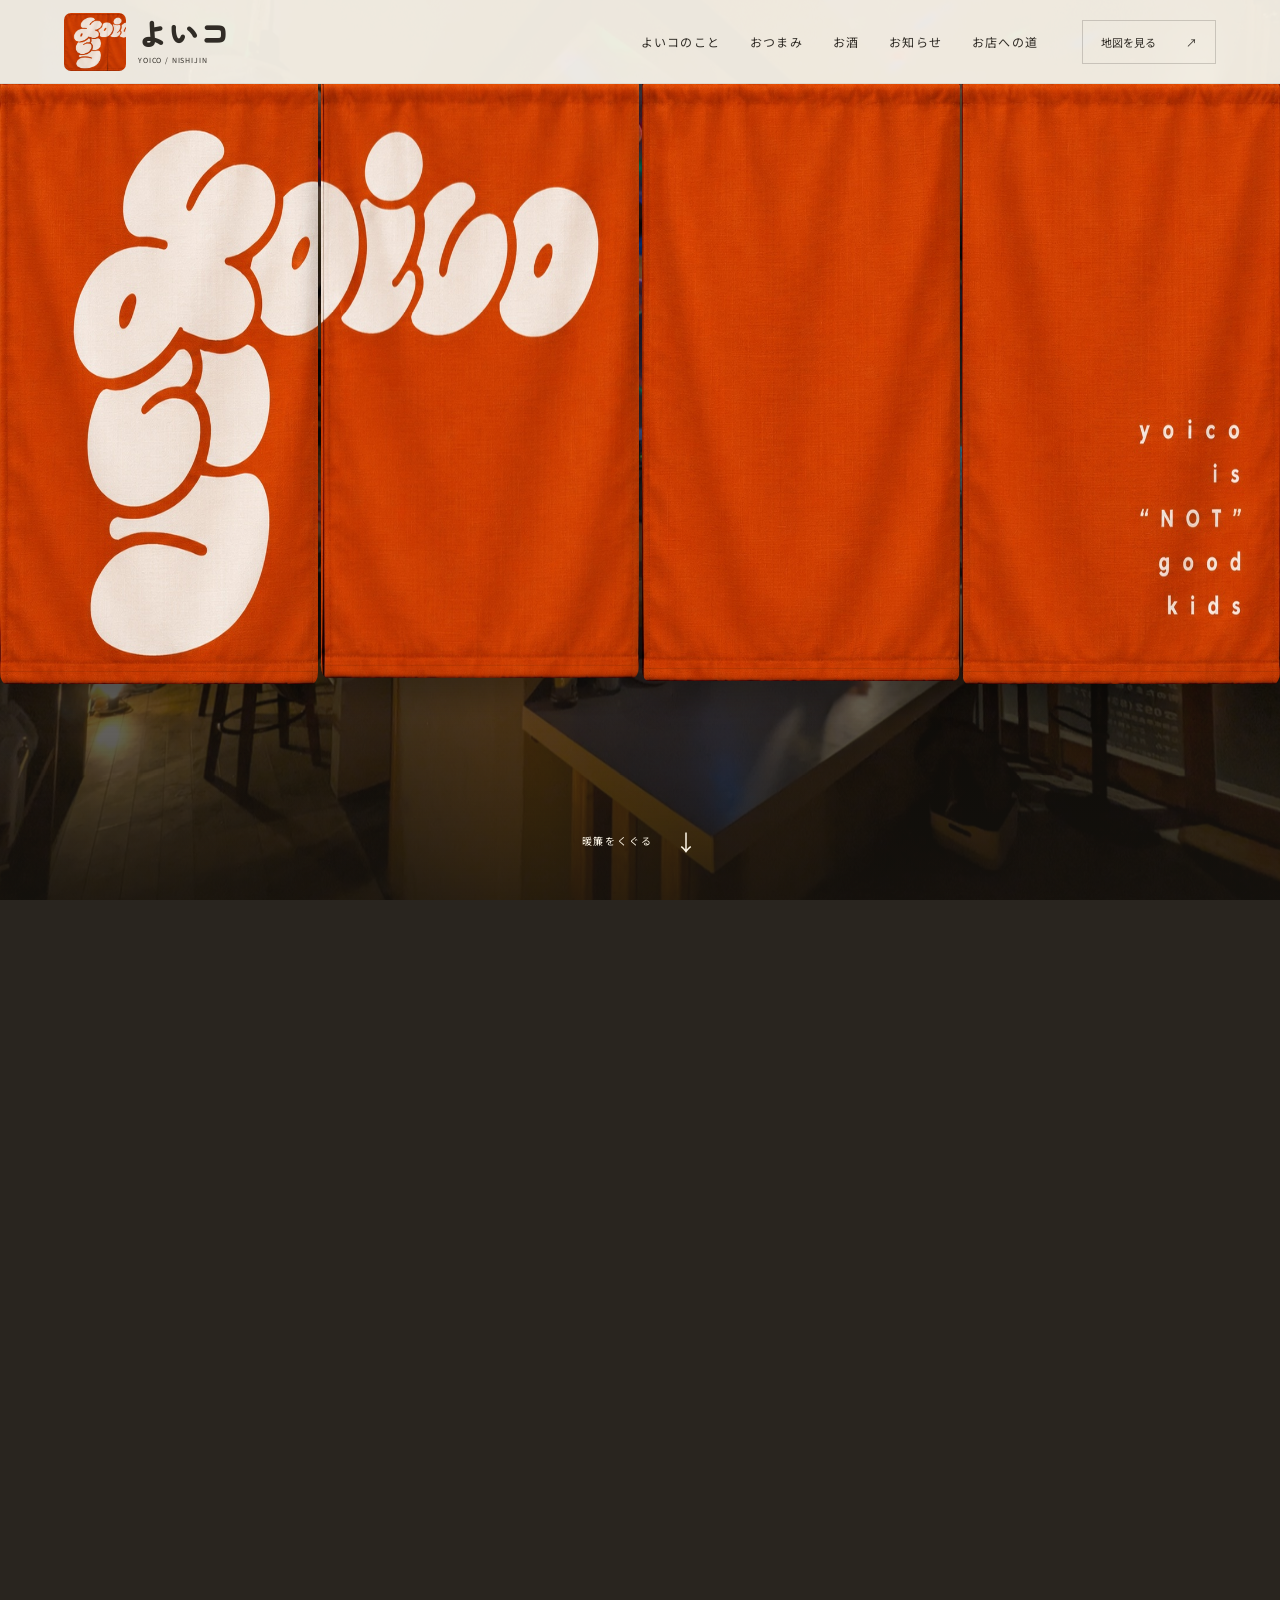
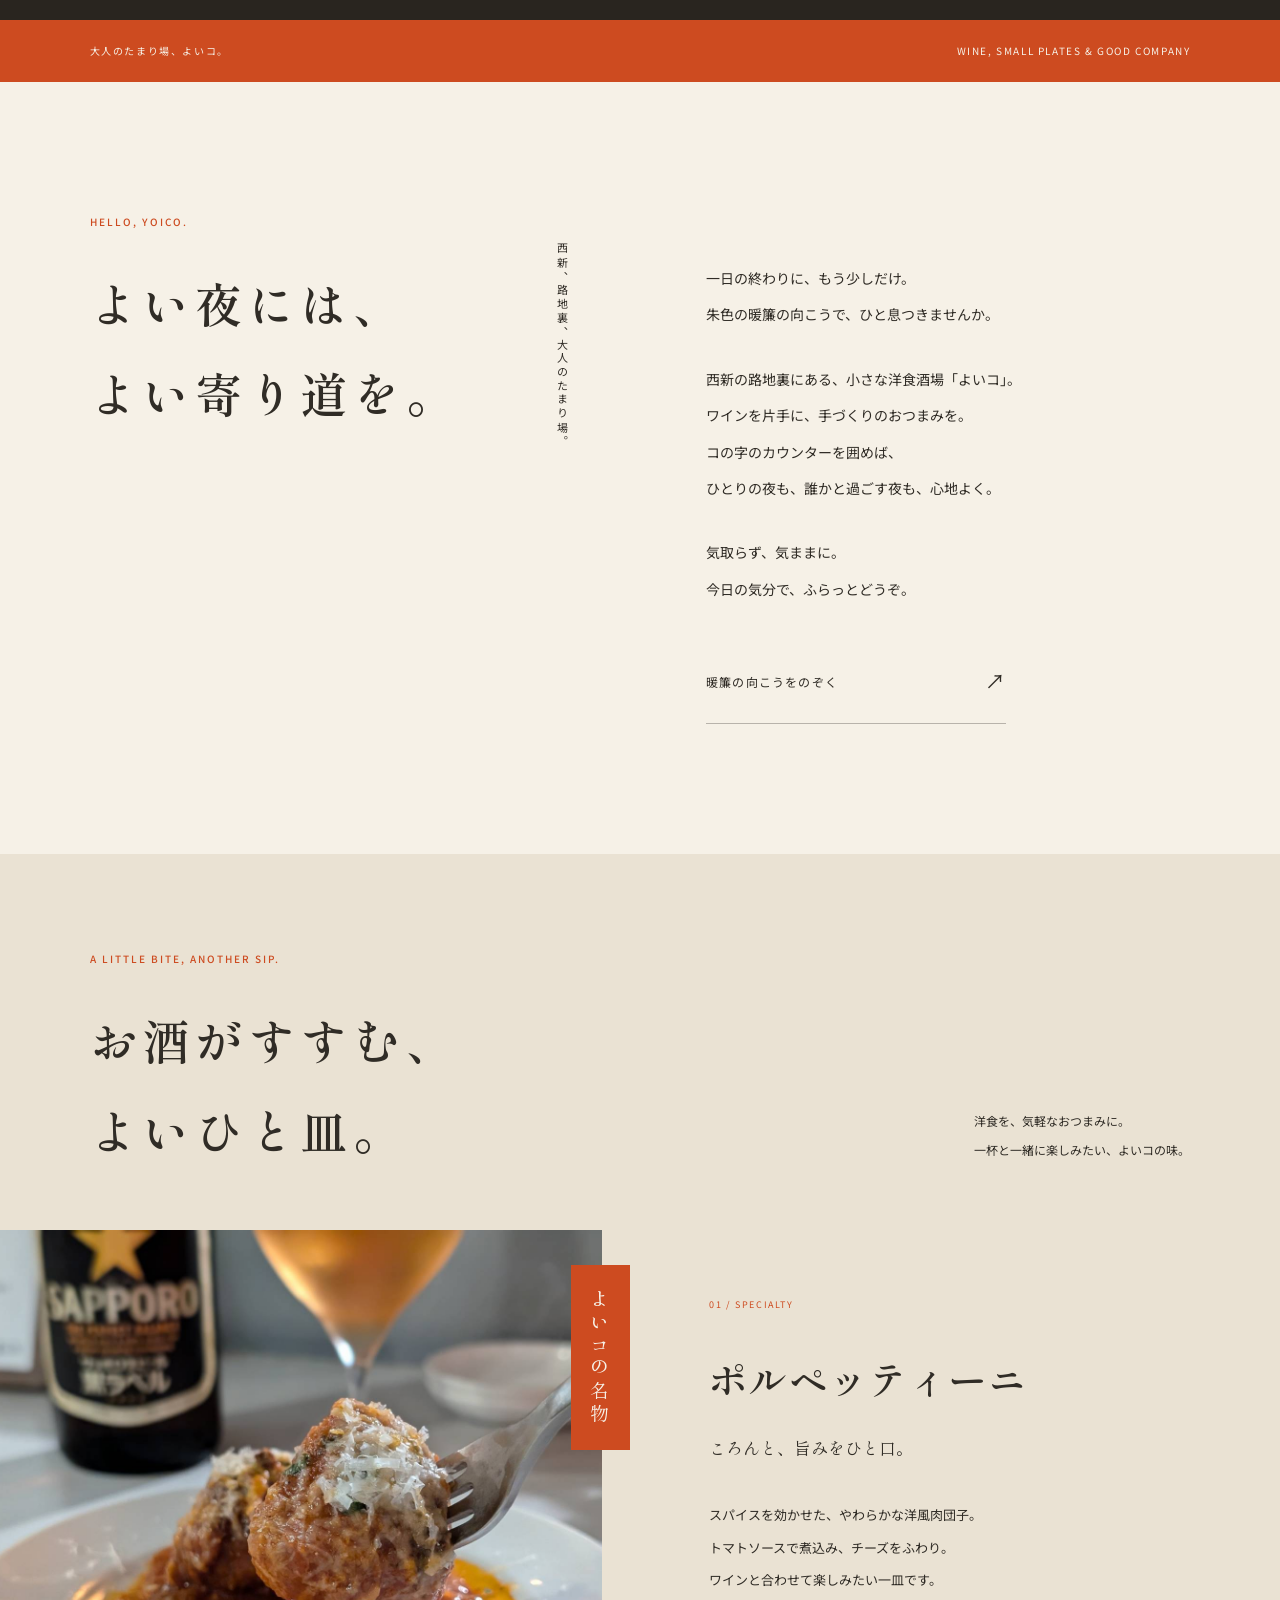
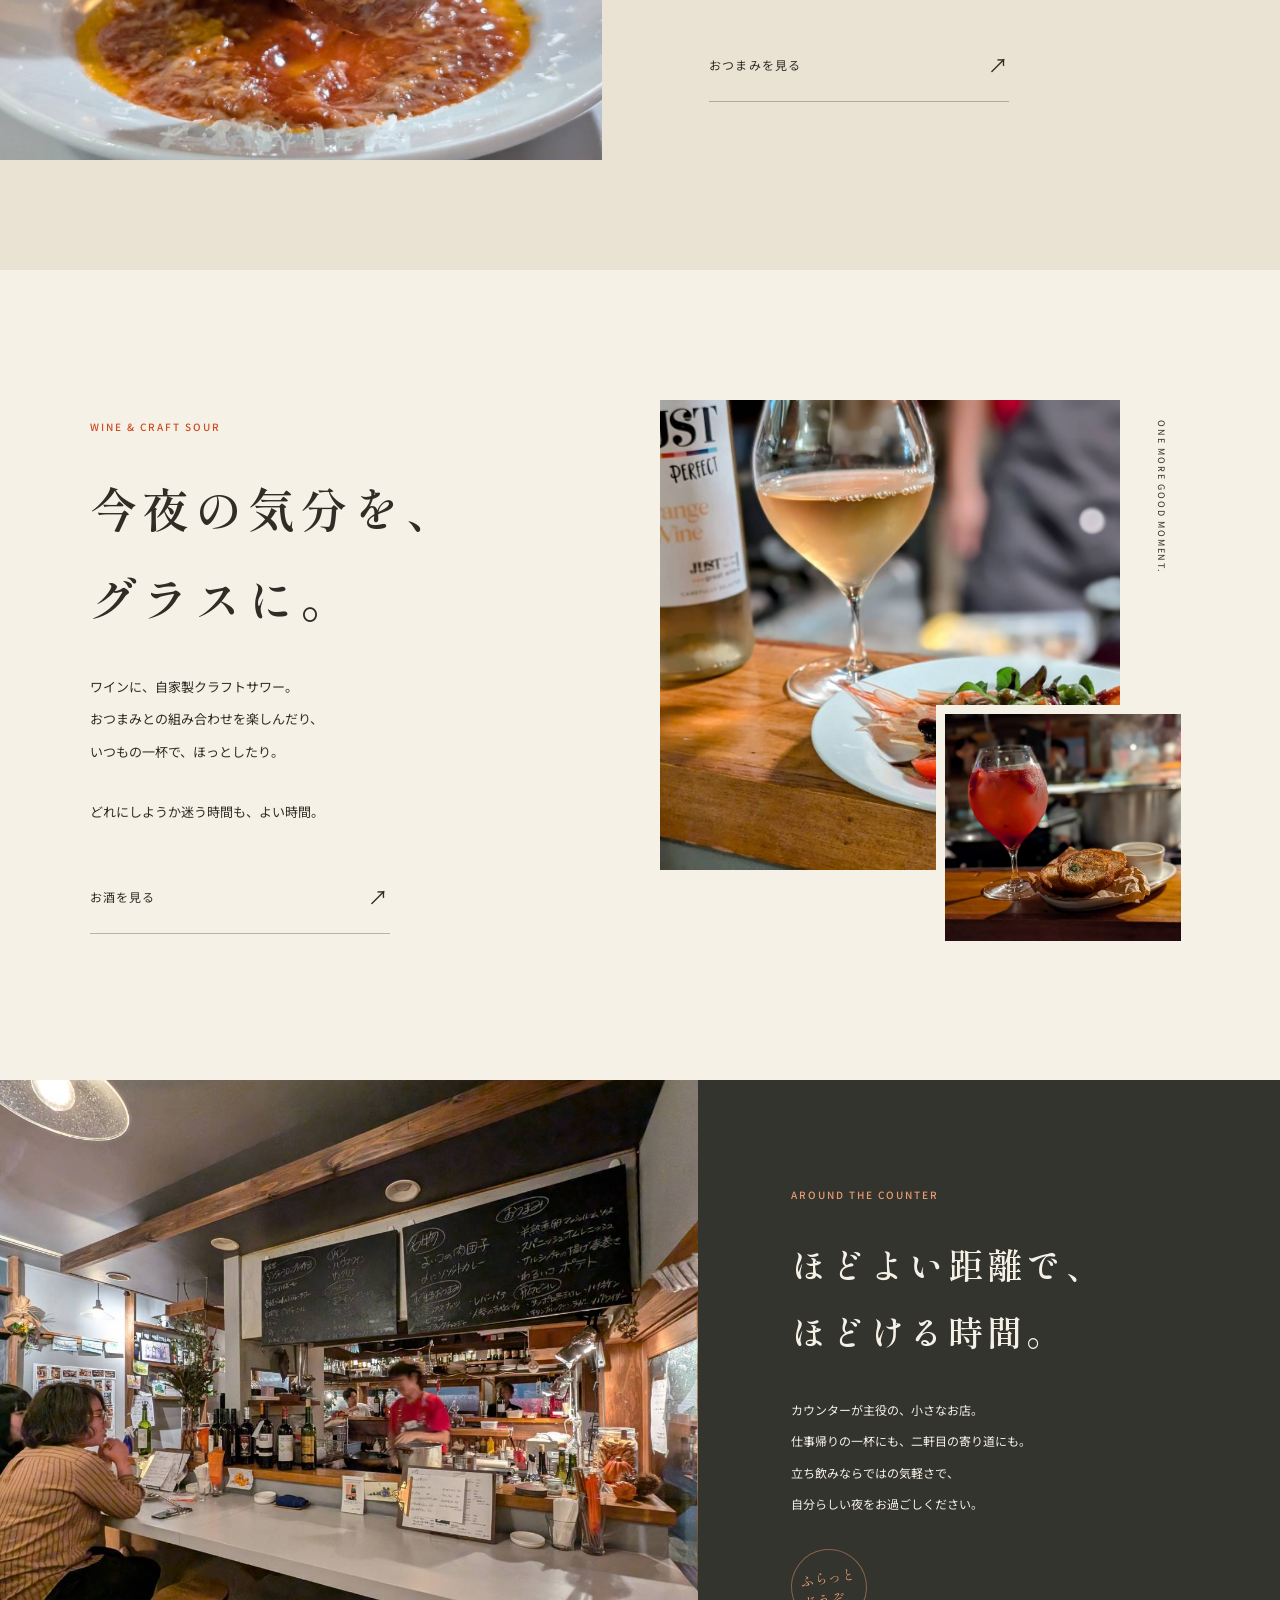
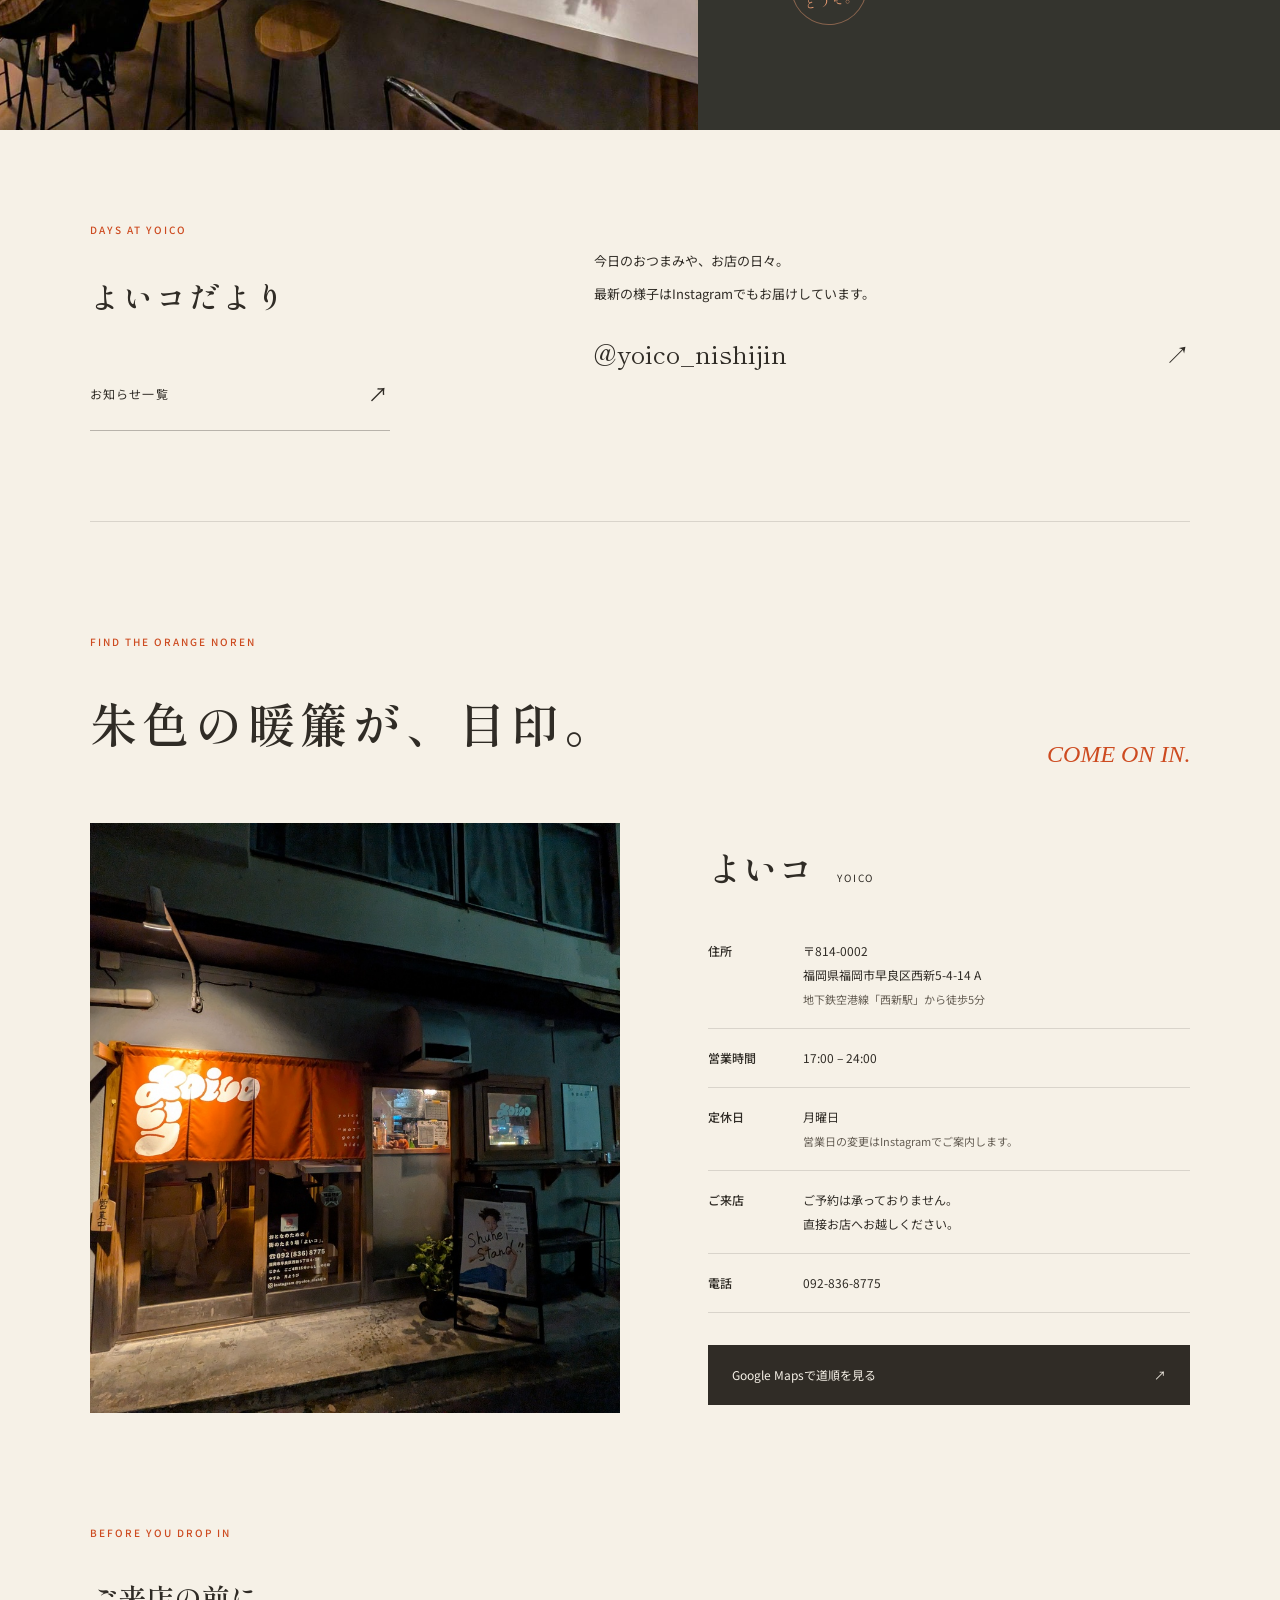
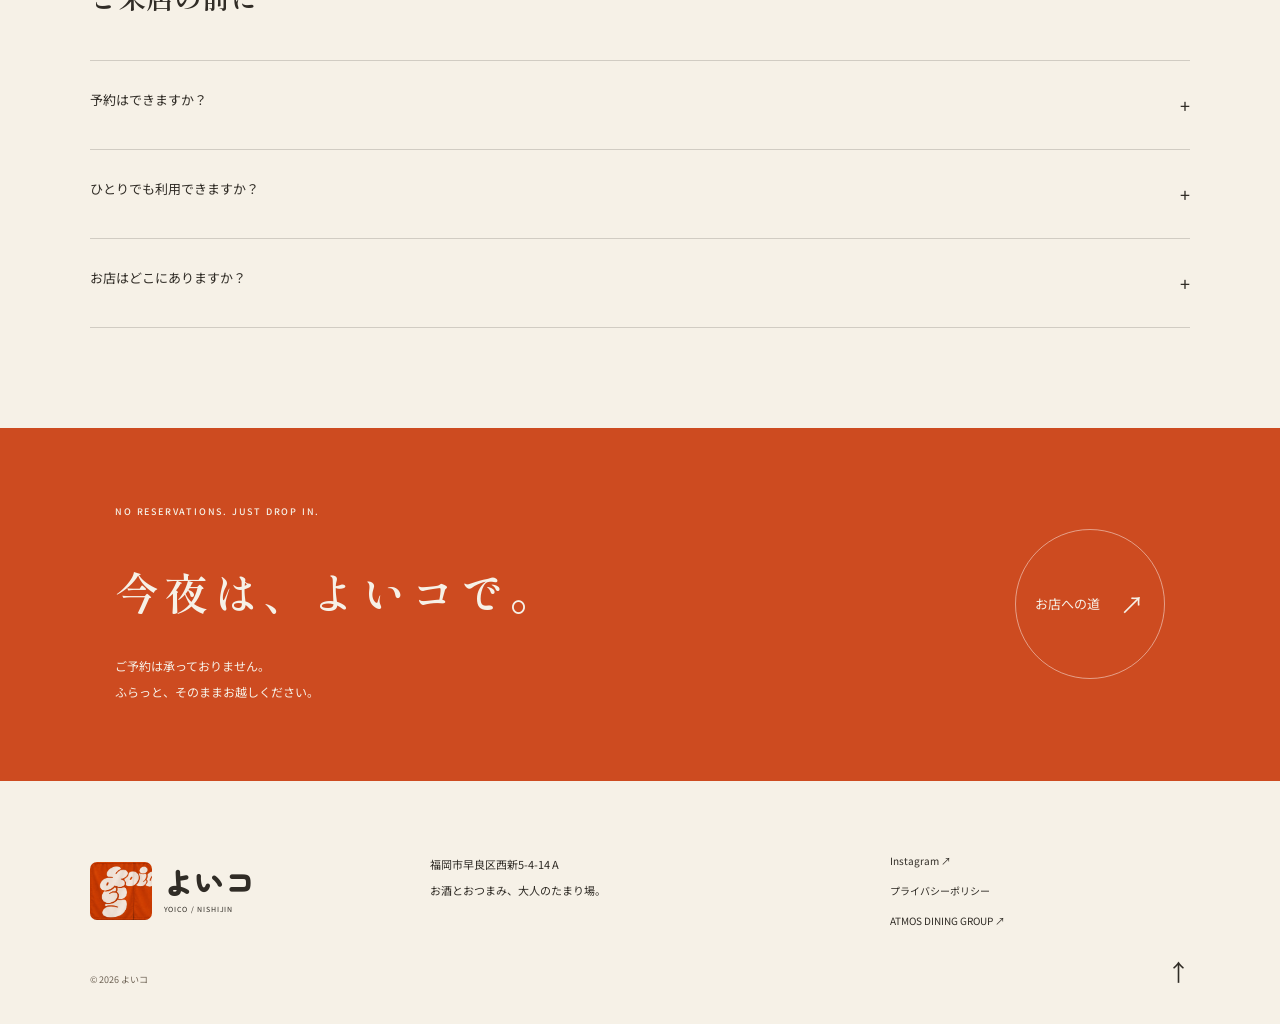
==== commit ca62b94f: "Refine tall noren entrance and rounded logo branding" ====
--- a/index.html
+++ b/index.html
@@ -1 +1 @@
-<!doctype html><html lang="ja"><head><meta charset="utf-8"><meta name="viewport" content="width=device-width,initial-scale=1"><meta name="theme-color" content="#ce4b21"><title>【公式】よいコ｜西新の洋食酒場・ワインとおつまみ</title><meta name="description" content="福岡・西新の洋食酒場「よいコ」。朱色の暖簾が目印の、大人のたまり場。ワインや自家製クラフトサワーと、名物ポルペッティーニを。予約不要でふらっとどうぞ。"><meta name="robots" content="index,follow"><link id="canonical-link" rel="canonical" href="https://atmos-dining.github.io/yoico-site/"><meta property="og:type" content="website"><meta property="og:locale" content="ja_JP"><meta property="og:site_name" content="よいコ"><meta property="og:title" content="【公式】よいコ｜西新の洋食酒場・ワインとおつまみ"><meta property="og:description" content="福岡・西新の洋食酒場「よいコ」。朱色の暖簾が目印の、大人のたまり場。ワインや自家製クラフトサワーと、名物ポルペッティーニを。予約不要でふらっとどうぞ。"><meta id="og-url" property="og:url" content="https://atmos-dining.github.io/yoico-site/"><meta property="og:image" content="https://atmos-dining.github.io/yoico-site/images/yoico-exterior.jpg"><meta name="twitter:card" content="summary_large_image"><link rel="icon" href="./images/favicon.svg" type="image/svg+xml"><link rel="preconnect" href="https://fonts.googleapis.com"><link rel="preconnect" href="https://fonts.gstatic.com" crossorigin><link href="https://fonts.googleapis.com/css2?family=Noto+Sans+JP:wght@400;500;700;900&family=Shippori+Mincho:wght@400;500;600;700&display=swap" rel="stylesheet"><link rel="stylesheet" href="./style.css"><script src="./site-config.js" defer></script><script src="./common.js" defer></script><script src="./home.js" defer></script><script src="./vendor/blog-security.js" defer></script><script src="./blog.js" defer></script><script type="application/ld+json">{"@context": "https://schema.org", "@type": "Restaurant", "name": "よいコ", "url": "https://atmos-dining.github.io/yoico-site/", "image": "https://atmos-dining.github.io/yoico-site/images/yoico-exterior.jpg", "telephone": "+81-92-836-8775", "servesCuisine": ["洋食", "バル"], "acceptsReservations": false, "address": {"@type": "PostalAddress", "streetAddress": "西新5-4-14 A", "addressLocality": "福岡市早良区", "addressRegion": "福岡県", "postalCode": "814-0002", "addressCountry": "JP"}, "geo": {"@type": "GeoCoordinates", "latitude": 33.5812219, "longitude": 130.3570468}, "openingHoursSpecification": [{"@type": "OpeningHoursSpecification", "dayOfWeek": ["Tuesday", "Wednesday", "Thursday", "Friday", "Saturday", "Sunday"], "opens": "17:00", "closes": "00:00"}], "sameAs": ["https://www.instagram.com/yoico_nishijin/", "https://maps.app.goo.gl/1e6gciR9RLULjyuq7"], "hasMenu": "https://atmos-dining.github.io/yoico-site/menu.html"}</script><script type="application/ld+json">{"@context": "https://schema.org", "@type": "FAQPage", "mainEntity": [{"@type": "Question", "name": "予約はできますか？", "acceptedAnswer": {"@type": "Answer", "text": "ご予約は承っておりません。ご来店順にご案内いたしますので、直接お店へお越しください。"}}, {"@type": "Question", "name": "ひとりでも利用できますか？", "acceptedAnswer": {"@type": "Answer", "text": "もちろんです。カウンターを中心としたお店で、おひとりでも気軽にお立ち寄りいただけます。"}}]}</script></head><body id="top" class="is-home"><a class="skip-link" href="#main">本文へスキップ</a><div id="site-header"><header class="site-header"><a class="brand" href="/yoico-site/" aria-label="よいコ トップ"><span class="logo-jp">よいコ</span><span class="logo-en">YOICO / NISHIJIN</span></a><nav class="desktop-nav" aria-label="メインナビゲーション"><a href="/yoico-site/#concept">よいコのこと</a><a href="/yoico-site/menu.html">おつまみ</a><a href="/yoico-site/drink.html">お酒</a><a href="/yoico-site/blog/">お知らせ</a><a href="/yoico-site/#access">お店への道</a></nav><a class="header-map" href="https://maps.app.goo.gl/1e6gciR9RLULjyuq7" target="_blank" rel="noopener">地図を見る <span>↗</span></a><button class="nav-toggle" aria-controls="mobile-nav" aria-expanded="false" aria-label="メニューを開く"><span></span><span></span></button><nav id="mobile-nav" class="drawer" aria-label="モバイルナビゲーション" hidden><a href="/yoico-site/#concept">よいコのこと</a><a href="/yoico-site/menu.html">おつまみ</a><a href="/yoico-site/drink.html">お酒</a><a href="/yoico-site/blog/">お知らせ</a><a href="/yoico-site/#access">お店への道</a><a href="https://www.instagram.com/yoico_nishijin/" target="_blank" rel="noopener">Instagram ↗</a></nav></header></div><main id="main"><section class="noren-scene" aria-label="よいコへようこそ"><div class="noren-stage"><img class="noren-photo" src="./images/yoico-interior.jpg" alt="よいコの店内、温かな明かりのカウンター" width="1284" height="963" fetchpriority="high"><div class="noren-shade"></div><div class="noren-cloth" aria-hidden="true"><div class="noren-panel"><span class="cloth-fallback">よ<br>い<br>コ</span></div><div class="noren-panel"></div><div class="noren-panel"></div><div class="noren-panel"><span class="cloth-note">yoico<br>is<br>“NOT”<br>good<br>kids</span></div></div><div class="noren-welcome"><p class="noren-kicker">福岡・西新の洋食酒場</p><h1>よいコ</h1><h2>ふらっと、<br>よい夜を。</h2><p class="noren-hours">ワインとおつまみ。大人のたまり場。</p></div><div class="noren-corner"><span>NISHIJIN, FUKUOKA</span><p>ご予約なしで、<br>ふらっとどうぞ。</p></div><button class="noren-enter"><span>暖簾をくぐる</span><i aria-hidden="true">↓</i></button></div></section><div class="home-strip"><span>大人のたまり場、よいコ。</span><span>WINE, SMALL PLATES & GOOD COMPANY</span></div><section class="intro wrap" id="concept"><div class="intro-title"><p class="eyebrow">HELLO, YOICO.</p><h2>よい夜には、<br>よい寄り道を。</h2><span class="vertical-note">西新、路地裏、大人のたまり場。</span></div><div class="intro-copy"><p>一日の終わりに、もう少しだけ。<br>朱色の暖簾の向こうで、ひと息つきませんか。</p><p>西新の路地裏にある、小さな洋食酒場「よいコ」。<br>ワインを片手に、手づくりのおつまみを。<br>コの字のカウンターを囲めば、<br>ひとりの夜も、誰かと過ごす夜も、心地よく。</p><p>気取らず、気ままに。<br>今日の気分で、ふらっとどうぞ。</p><a class="text-link" href="/yoico-site/#space">暖簾の向こうをのぞく <span>↗</span></a></div></section><section class="food" id="food"><div class="wrap section-head"><div><p class="eyebrow">A LITTLE BITE, ANOTHER SIP.</p><h2>お酒がすすむ、<br>よいひと皿。</h2></div><p>洋食を、気軽なおつまみに。<br>一杯と一緒に楽しみたい、よいコの味。</p></div><article class="signature"><div class="signature-photo"><img src="./images/yoico-polpettini.jpg" alt="トマトソースとチーズで仕上げたよいコのポルペッティーニ" loading="lazy" width="1200" height="900"><span>よいコの名物</span></div><div class="signature-copy"><span class="number">01 / SPECIALTY</span><h3>ポルペッティーニ</h3><p class="sub">ころんと、旨みをひと口。</p><p>スパイスを効かせた、やわらかな洋風肉団子。<br>トマトソースで煮込み、チーズをふわり。<br>ワインと合わせて楽しみたい一皿です。</p><a href="/yoico-site/menu.html" class="text-link">おつまみを見る <span>↗</span></a></div></article></section><section class="drink-section wrap"><div class="drink-copy"><p class="eyebrow">WINE & CRAFT SOUR</p><h2>今夜の気分を、<br>グラスに。</h2><p>ワインに、自家製クラフトサワー。<br>おつまみとの組み合わせを楽しんだり、<br>いつもの一杯で、ほっとしたり。</p><p>どれにしようか迷う時間も、よい時間。</p><a class="text-link" href="/yoico-site/drink.html">お酒を見る <span>↗</span></a></div><div class="drink-photos"><img src="./images/yoico-wine.jpg" alt="よいコで楽しむワイン" loading="lazy"><img src="./images/yoico-sangria.jpg" alt="果実を使ったよいコのサングリア" loading="lazy"><span>ONE MORE GOOD MOMENT.</span></div></section><section class="space" id="space"><div class="space-image"><img src="./images/yoico-counter.jpg" alt="木とコンクリートの質感が落ち着くよいコのコの字カウンター" loading="lazy"></div><div class="space-copy"><p class="eyebrow">AROUND THE COUNTER</p><h2>ほどよい距離で、<br>ほどける時間。</h2><p>カウンターが主役の、小さなお店。<br>仕事帰りの一杯にも、二軒目の寄り道にも。<br>立ち飲みならではの気軽さで、<br>自分らしい夜をお過ごしください。</p><span class="space-stamp">ふらっと<br>どうぞ。</span></div></section><section class="news wrap"><div><p class="eyebrow">DAYS AT YOICO</p><h2>よいコだより</h2><a class="text-link" href="/yoico-site/blog/">お知らせ一覧 <span>↗</span></a></div><div id="home-posts"><p>今日のおつまみや、お店の日々。<br>最新の様子はInstagramでもお届けしています。</p><a class="instagram-link" href="https://www.instagram.com/yoico_nishijin/" target="_blank" rel="noopener">@yoico_nishijin <span>↗</span></a></div></section><section class="access wrap" id="access"><div class="section-head"><div><p class="eyebrow">FIND THE ORANGE NOREN</p><h2>朱色の暖簾が、目印。</h2></div><span class="access-en">COME ON IN.</span></div><div class="access-grid"><img src="./images/yoico-exterior.jpg" alt="西新の路地に佇むよいコの外観と朱色の暖簾" loading="lazy"><div class="access-info"><h3>よいコ <small>YOICO</small></h3><dl><div><dt>住所</dt><dd>〒814-0002<br>福岡県福岡市早良区西新5-4-14 A<br><span>地下鉄空港線「西新駅」から徒歩5分</span></dd></div><div><dt>営業時間</dt><dd>17:00 – 24:00</dd></div><div><dt>定休日</dt><dd>月曜日<br><span>営業日の変更はInstagramでご案内します。</span></dd></div><div><dt>ご来店</dt><dd>ご予約は承っておりません。<br>直接お店へお越しください。</dd></div><div><dt>電話</dt><dd><a href="tel:0928368775">092-836-8775</a></dd></div></dl><a class="button" href="https://maps.app.goo.gl/1e6gciR9RLULjyuq7" target="_blank" rel="noopener">Google Mapsで道順を見る <span>↗</span></a></div></div></section><section class="faq wrap"><p class="eyebrow">BEFORE YOU DROP IN</p><h2>ご来店の前に</h2><details><summary>予約はできますか？</summary><p>ご予約は承っておりません。ご来店順にご案内いたしますので、直接お店へお越しください。</p></details><details><summary>ひとりでも利用できますか？</summary><p>もちろんです。カウンターを中心としたお店で、おひとりでも気軽にお立ち寄りいただけます。</p></details><details><summary>お店はどこにありますか？</summary><p>地下鉄空港線「西新駅」から徒歩5分。西新5丁目の路地裏、朱色の暖簾が目印です。</p></details></section></main><div id="site-bottom"><section class="drop-in"><div><p class="eyebrow">NO RESERVATIONS. JUST DROP IN.</p><h2>今夜は、よいコで。</h2><p>ご予約は承っておりません。<br>ふらっと、そのままお越しください。</p></div><a class="round-link" href="https://maps.app.goo.gl/1e6gciR9RLULjyuq7" target="_blank" rel="noopener">お店への道 <span>↗</span></a></section><footer class="footer"><a class="brand" href="/yoico-site/"><span class="logo-jp">よいコ</span><span class="logo-en">YOICO / NISHIJIN</span></a><p>福岡市早良区西新5-4-14 A<br>お酒とおつまみ、大人のたまり場。</p><div><a href="https://www.instagram.com/yoico_nishijin/" target="_blank" rel="noopener">Instagram ↗</a><a href="/yoico-site/privacy.html">プライバシーポリシー</a><a href="https://atmos-dining.com/" target="_blank" rel="noopener">ATMOS DINING GROUP ↗</a></div><small>© <span>2026</span> よいコ</small><a href="#top" class="back-top" aria-label="ページの先頭へ">↑</a></footer></div></body></html>+<!doctype html><html lang="ja"><head><meta charset="utf-8"><meta name="viewport" content="width=device-width,initial-scale=1"><meta name="theme-color" content="#ce4b21"><title>【公式】よいコ｜西新の洋食酒場・ワインとおつまみ</title><meta name="description" content="福岡・西新の洋食酒場「よいコ」。朱色の暖簾が目印の、大人のたまり場。ワインや自家製クラフトサワーと、名物ポルペッティーニを。予約不要でふらっとどうぞ。"><meta name="robots" content="index,follow"><link id="canonical-link" rel="canonical" href="https://atmos-dining.github.io/yoico-site/"><meta property="og:type" content="website"><meta property="og:locale" content="ja_JP"><meta property="og:site_name" content="よいコ"><meta property="og:title" content="【公式】よいコ｜西新の洋食酒場・ワインとおつまみ"><meta property="og:description" content="福岡・西新の洋食酒場「よいコ」。朱色の暖簾が目印の、大人のたまり場。ワインや自家製クラフトサワーと、名物ポルペッティーニを。予約不要でふらっとどうぞ。"><meta id="og-url" property="og:url" content="https://atmos-dining.github.io/yoico-site/"><meta property="og:image" content="https://atmos-dining.github.io/yoico-site/images/yoico-exterior.jpg"><meta name="twitter:card" content="summary_large_image"><link rel="icon" href="./images/favicon.svg" type="image/svg+xml"><link rel="preconnect" href="https://fonts.googleapis.com"><link rel="preconnect" href="https://fonts.gstatic.com" crossorigin><link href="https://fonts.googleapis.com/css2?family=Zen+Maru+Gothic:wght@700;900&family=Noto+Sans+JP:wght@400;500;700;900&family=Shippori+Mincho:wght@400;500;600;700&display=swap" rel="stylesheet"><link rel="stylesheet" href="./style.css"><script src="./site-config.js" defer></script><script src="./common.js" defer></script><script src="./home.js" defer></script><script src="./vendor/blog-security.js" defer></script><script src="./blog.js" defer></script><script type="application/ld+json">{"@context": "https://schema.org", "@type": "Restaurant", "name": "よいコ", "url": "https://atmos-dining.github.io/yoico-site/", "image": "https://atmos-dining.github.io/yoico-site/images/yoico-exterior.jpg", "telephone": "+81-92-836-8775", "servesCuisine": ["洋食", "バル"], "acceptsReservations": false, "address": {"@type": "PostalAddress", "streetAddress": "西新5-4-14 A", "addressLocality": "福岡市早良区", "addressRegion": "福岡県", "postalCode": "814-0002", "addressCountry": "JP"}, "geo": {"@type": "GeoCoordinates", "latitude": 33.5812219, "longitude": 130.3570468}, "openingHoursSpecification": [{"@type": "OpeningHoursSpecification", "dayOfWeek": ["Tuesday", "Wednesday", "Thursday", "Friday", "Saturday", "Sunday"], "opens": "17:00", "closes": "00:00"}], "sameAs": ["https://www.instagram.com/yoico_nishijin/", "https://maps.app.goo.gl/1e6gciR9RLULjyuq7"], "hasMenu": "https://atmos-dining.github.io/yoico-site/menu.html"}</script><script type="application/ld+json">{"@context": "https://schema.org", "@type": "FAQPage", "mainEntity": [{"@type": "Question", "name": "予約はできますか？", "acceptedAnswer": {"@type": "Answer", "text": "ご予約は承っておりません。ご来店順にご案内いたしますので、直接お店へお越しください。"}}, {"@type": "Question", "name": "ひとりでも利用できますか？", "acceptedAnswer": {"@type": "Answer", "text": "もちろんです。カウンターを中心としたお店で、おひとりでも気軽にお立ち寄りいただけます。"}}]}</script></head><body id="top" class="is-home"><a class="skip-link" href="#main">本文へスキップ</a><div id="site-header"><header class="site-header"><a class="brand" href="/yoico-site/" aria-label="よいコ トップ"><img class="brand-mark" src="./images/noren-design.jpg" alt="" width="62" height="58"><span class="brand-name"><span class="logo-jp">よいコ</span><span class="logo-en">YOICO / NISHIJIN</span></span></a><nav class="desktop-nav" aria-label="メインナビゲーション"><a href="/yoico-site/#concept">よいコのこと</a><a href="/yoico-site/menu.html">おつまみ</a><a href="/yoico-site/drink.html">お酒</a><a href="/yoico-site/blog/">お知らせ</a><a href="/yoico-site/#access">お店への道</a></nav><a class="header-map" href="https://maps.app.goo.gl/1e6gciR9RLULjyuq7" target="_blank" rel="noopener">地図を見る <span>↗</span></a><button class="nav-toggle" aria-controls="mobile-nav" aria-expanded="false" aria-label="メニューを開く"><span></span><span></span></button><nav id="mobile-nav" class="drawer" aria-label="モバイルナビゲーション" hidden><a href="/yoico-site/#concept">よいコのこと</a><a href="/yoico-site/menu.html">おつまみ</a><a href="/yoico-site/drink.html">お酒</a><a href="/yoico-site/blog/">お知らせ</a><a href="/yoico-site/#access">お店への道</a><a href="https://www.instagram.com/yoico_nishijin/" target="_blank" rel="noopener">Instagram ↗</a></nav></header></div><main id="main"><section class="noren-scene" aria-label="よいコへようこそ"><div class="noren-stage"><img class="noren-photo" src="./images/yoico-interior.jpg" alt="よいコの店内、温かな明かりのカウンター" width="1284" height="963" fetchpriority="high"><div class="noren-shade"></div><div class="noren-cloth" aria-hidden="true"><div class="noren-panel"><span class="cloth-fallback">よ<br>い<br>コ</span></div><div class="noren-panel"></div><div class="noren-panel"></div><div class="noren-panel"><span class="cloth-note">yoico<br>is<br>“NOT”<br>good<br>kids</span></div></div><div class="noren-welcome"><p class="noren-kicker">福岡・西新の洋食酒場</p><h1>よいコ</h1><h2>ふらっと、<br>よい夜を。</h2><p class="noren-hours">ワインとおつまみ。大人のたまり場。</p></div><div class="noren-corner"><span>NISHIJIN, FUKUOKA</span><p>ご予約なしで、<br>ふらっとどうぞ。</p></div><button class="noren-enter"><span>暖簾をくぐる</span><i aria-hidden="true">↓</i></button></div></section><div class="home-strip"><span>大人のたまり場、よいコ。</span><span>WINE, SMALL PLATES & GOOD COMPANY</span></div><section class="intro wrap" id="concept"><div class="intro-title"><p class="eyebrow">HELLO, YOICO.</p><h2>よい夜には、<br>よい寄り道を。</h2><span class="vertical-note">西新、路地裏、大人のたまり場。</span></div><div class="intro-copy"><p>一日の終わりに、もう少しだけ。<br>朱色の暖簾の向こうで、ひと息つきませんか。</p><p>西新の路地裏にある、小さな洋食酒場「よいコ」。<br>ワインを片手に、手づくりのおつまみを。<br>コの字のカウンターを囲めば、<br>ひとりの夜も、誰かと過ごす夜も、心地よく。</p><p>気取らず、気ままに。<br>今日の気分で、ふらっとどうぞ。</p><a class="text-link" href="/yoico-site/#space">暖簾の向こうをのぞく <span>↗</span></a></div></section><section class="food" id="food"><div class="wrap section-head"><div><p class="eyebrow">A LITTLE BITE, ANOTHER SIP.</p><h2>お酒がすすむ、<br>よいひと皿。</h2></div><p>洋食を、気軽なおつまみに。<br>一杯と一緒に楽しみたい、よいコの味。</p></div><article class="signature"><div class="signature-photo"><img src="./images/yoico-polpettini.jpg" alt="トマトソースとチーズで仕上げたよいコのポルペッティーニ" loading="lazy" width="1200" height="900"><span>よいコの名物</span></div><div class="signature-copy"><span class="number">01 / SPECIALTY</span><h3>ポルペッティーニ</h3><p class="sub">ころんと、旨みをひと口。</p><p>スパイスを効かせた、やわらかな洋風肉団子。<br>トマトソースで煮込み、チーズをふわり。<br>ワインと合わせて楽しみたい一皿です。</p><a href="/yoico-site/menu.html" class="text-link">おつまみを見る <span>↗</span></a></div></article></section><section class="drink-section wrap"><div class="drink-copy"><p class="eyebrow">WINE & CRAFT SOUR</p><h2>今夜の気分を、<br>グラスに。</h2><p>ワインに、自家製クラフトサワー。<br>おつまみとの組み合わせを楽しんだり、<br>いつもの一杯で、ほっとしたり。</p><p>どれにしようか迷う時間も、よい時間。</p><a class="text-link" href="/yoico-site/drink.html">お酒を見る <span>↗</span></a></div><div class="drink-photos"><img src="./images/yoico-wine.jpg" alt="よいコで楽しむワイン" loading="lazy"><img src="./images/yoico-sangria.jpg" alt="果実を使ったよいコのサングリア" loading="lazy"><span>ONE MORE GOOD MOMENT.</span></div></section><section class="space" id="space"><div class="space-image"><img src="./images/yoico-counter.jpg" alt="木とコンクリートの質感が落ち着くよいコのコの字カウンター" loading="lazy"></div><div class="space-copy"><p class="eyebrow">AROUND THE COUNTER</p><h2>ほどよい距離で、<br>ほどける時間。</h2><p>カウンターが主役の、小さなお店。<br>仕事帰りの一杯にも、二軒目の寄り道にも。<br>立ち飲みならではの気軽さで、<br>自分らしい夜をお過ごしください。</p><span class="space-stamp">ふらっと<br>どうぞ。</span></div></section><section class="news wrap"><div><p class="eyebrow">DAYS AT YOICO</p><h2>よいコだより</h2><a class="text-link" href="/yoico-site/blog/">お知らせ一覧 <span>↗</span></a></div><div id="home-posts"><p>今日のおつまみや、お店の日々。<br>最新の様子はInstagramでもお届けしています。</p><a class="instagram-link" href="https://www.instagram.com/yoico_nishijin/" target="_blank" rel="noopener">@yoico_nishijin <span>↗</span></a></div></section><section class="access wrap" id="access"><div class="section-head"><div><p class="eyebrow">FIND THE ORANGE NOREN</p><h2>朱色の暖簾が、目印。</h2></div><span class="access-en">COME ON IN.</span></div><div class="access-grid"><img src="./images/yoico-exterior.jpg" alt="西新の路地に佇むよいコの外観と朱色の暖簾" loading="lazy"><div class="access-info"><h3>よいコ <small>YOICO</small></h3><dl><div><dt>住所</dt><dd>〒814-0002<br>福岡県福岡市早良区西新5-4-14 A<br><span>地下鉄空港線「西新駅」から徒歩5分</span></dd></div><div><dt>営業時間</dt><dd>17:00 – 24:00</dd></div><div><dt>定休日</dt><dd>月曜日<br><span>営業日の変更はInstagramでご案内します。</span></dd></div><div><dt>ご来店</dt><dd>ご予約は承っておりません。<br>直接お店へお越しください。</dd></div><div><dt>電話</dt><dd><a href="tel:0928368775">092-836-8775</a></dd></div></dl><a class="button" href="https://maps.app.goo.gl/1e6gciR9RLULjyuq7" target="_blank" rel="noopener">Google Mapsで道順を見る <span>↗</span></a></div></div></section><section class="faq wrap"><p class="eyebrow">BEFORE YOU DROP IN</p><h2>ご来店の前に</h2><details><summary>予約はできますか？</summary><p>ご予約は承っておりません。ご来店順にご案内いたしますので、直接お店へお越しください。</p></details><details><summary>ひとりでも利用できますか？</summary><p>もちろんです。カウンターを中心としたお店で、おひとりでも気軽にお立ち寄りいただけます。</p></details><details><summary>お店はどこにありますか？</summary><p>地下鉄空港線「西新駅」から徒歩5分。西新5丁目の路地裏、朱色の暖簾が目印です。</p></details></section></main><div id="site-bottom"><section class="drop-in"><div><p class="eyebrow">NO RESERVATIONS. JUST DROP IN.</p><h2>今夜は、よいコで。</h2><p>ご予約は承っておりません。<br>ふらっと、そのままお越しください。</p></div><a class="round-link" href="https://maps.app.goo.gl/1e6gciR9RLULjyuq7" target="_blank" rel="noopener">お店への道 <span>↗</span></a></section><footer class="footer"><a class="brand" href="/yoico-site/"><img class="brand-mark" src="./images/noren-design.jpg" alt="" width="62" height="58"><span class="brand-name"><span class="logo-jp">よいコ</span><span class="logo-en">YOICO / NISHIJIN</span></span></a><p>福岡市早良区西新5-4-14 A<br>お酒とおつまみ、大人のたまり場。</p><div><a href="https://www.instagram.com/yoico_nishijin/" target="_blank" rel="noopener">Instagram ↗</a><a href="/yoico-site/privacy.html">プライバシーポリシー</a><a href="https://atmos-dining.com/" target="_blank" rel="noopener">ATMOS DINING GROUP ↗</a></div><small>© <span>2026</span> よいコ</small><a href="#top" class="back-top" aria-label="ページの先頭へ">↑</a></footer></div></body></html>
--- a/style.css
+++ b/style.css
@@ -5,4 +5,9 @@
 /* Reconstructed from the actual shop's four-panel vermilion noren. */
 .noren-panel{background-image:url('./images/noren-design.jpg');background-size:400% 100%;background-repeat:no-repeat}.noren-panel:nth-child(1){background-position:0 0}.noren-panel:nth-child(2){background-position:33.3333% 0}.noren-panel:nth-child(3){background-position:66.6667% 0}.noren-panel:nth-child(4){background-position:100% 0}.cloth-fallback,.cloth-note{display:none}
 @media(max-width:700px){.noren-cloth{top:70px;height:43%}.noren-welcome{bottom:110px}.noren-corner{bottom:130px}.noren-cloth .noren-panel{background-size:400% 100%}}
-@media(min-width:701px){.noren-cloth{top:84px;height:calc(64% - 84px)}.noren-welcome h2{font-size:46px;line-height:1.45}.noren-welcome{bottom:78px}.noren-kicker{margin-bottom:10px}.noren-hours{margin-top:14px}}
+@media(min-width:701px){.noren-cloth{top:84px;height:calc(76% - 84px)}.noren-welcome h2{font-size:46px;line-height:1.45}.noren-welcome{bottom:78px}.noren-kicker{margin-bottom:10px}.noren-hours{margin-top:14px}}
+@media(max-width:700px){.noren-cloth{height:52%}}
+
+/* A small noren brand mark with a friendly rounded shop name. */
+.brand{gap:12px}.brand-mark{width:62px;height:58px;object-fit:cover;object-position:left center;border-radius:7px;flex-shrink:0}.brand-name{display:flex;flex-direction:column;gap:7px}.logo-jp{font-family:'Zen Maru Gothic','Hiragino Maru Gothic ProN',sans-serif;font-weight:900;font-size:30px;letter-spacing:.03em}.logo-en{display:block;max-width:none;font-size:7px;letter-spacing:.12em;white-space:nowrap}.noren-welcome,.noren-corner{transition:opacity .25s}.motion-enabled .noren-welcome,.motion-enabled .noren-corner{opacity:var(--noren-open,0)}
+@media(max-width:700px){.site-header{gap:14px;padding-inline:5%}.brand{gap:9px}.brand-mark{width:47px;height:46px}.logo-jp{font-size:27px}.logo-en{font-size:6px}.header-map{padding:7px 10px;gap:10px}.brand-name{gap:5px}}
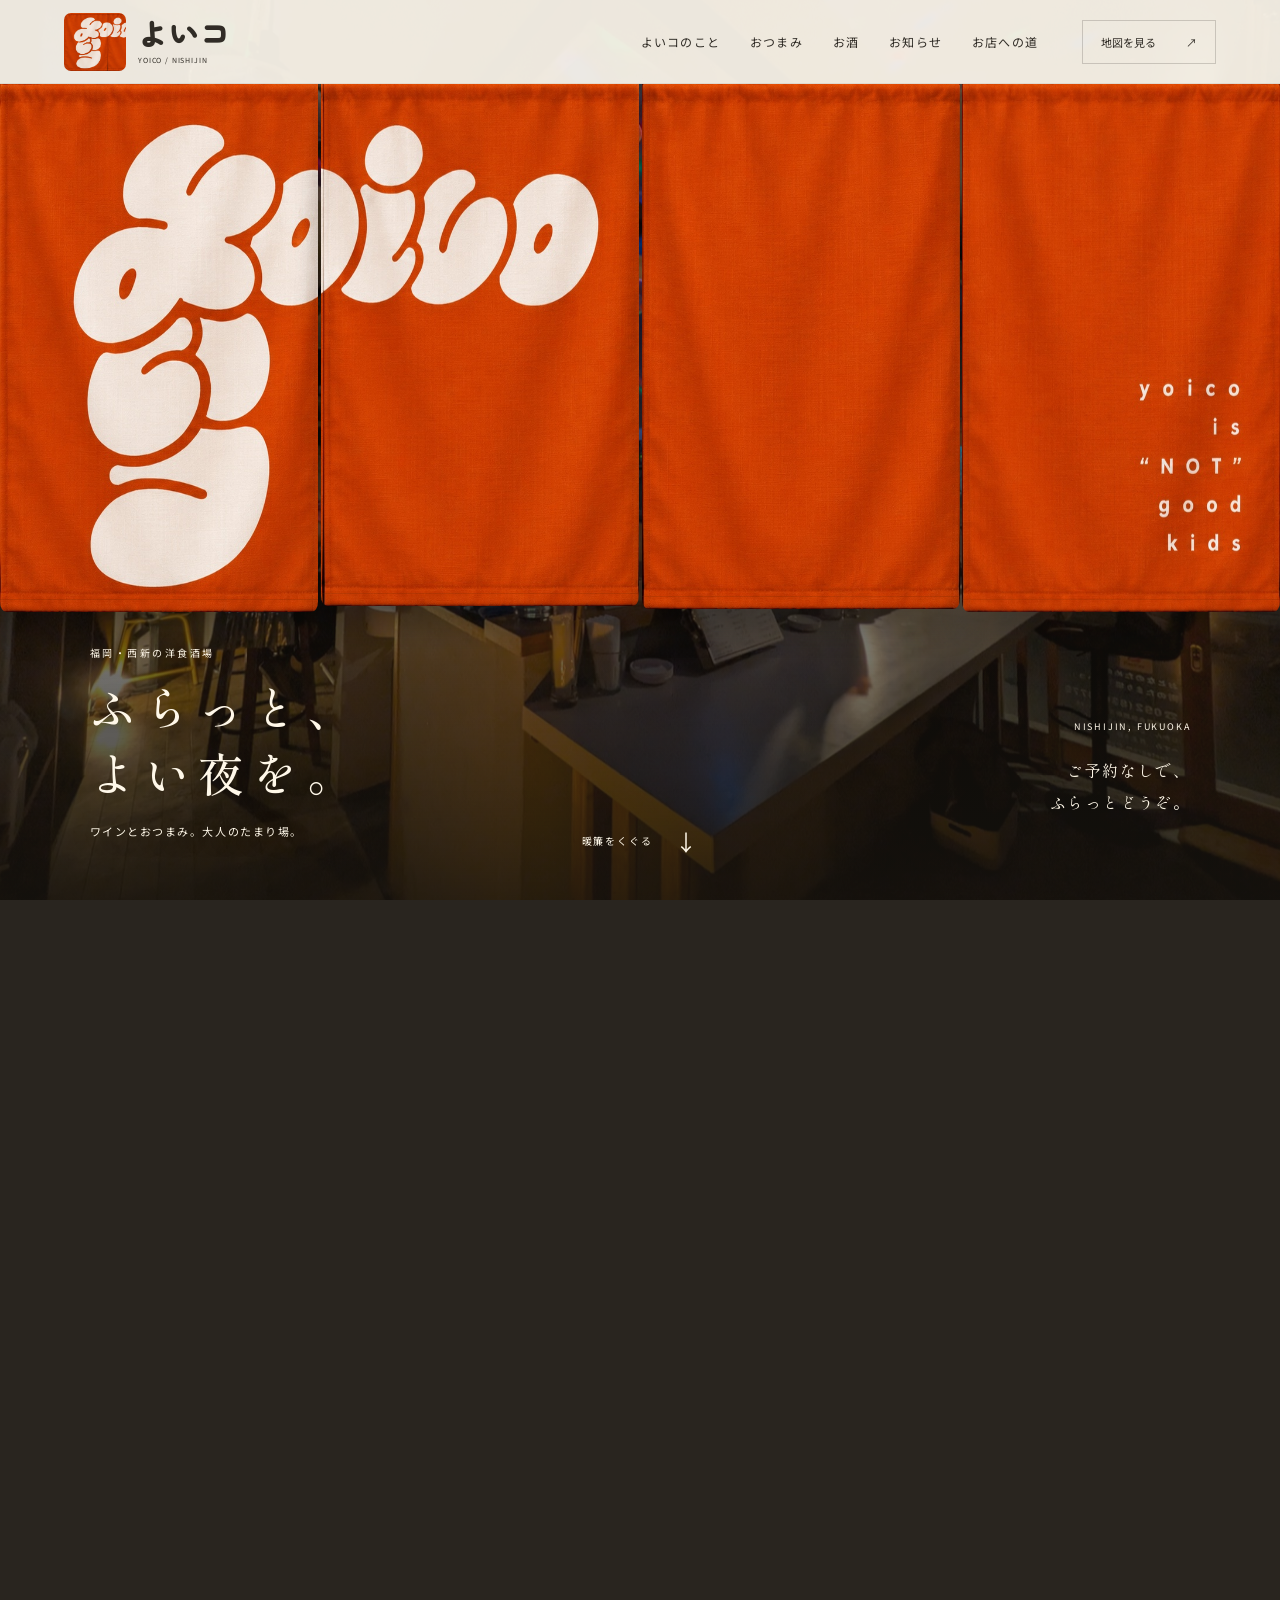
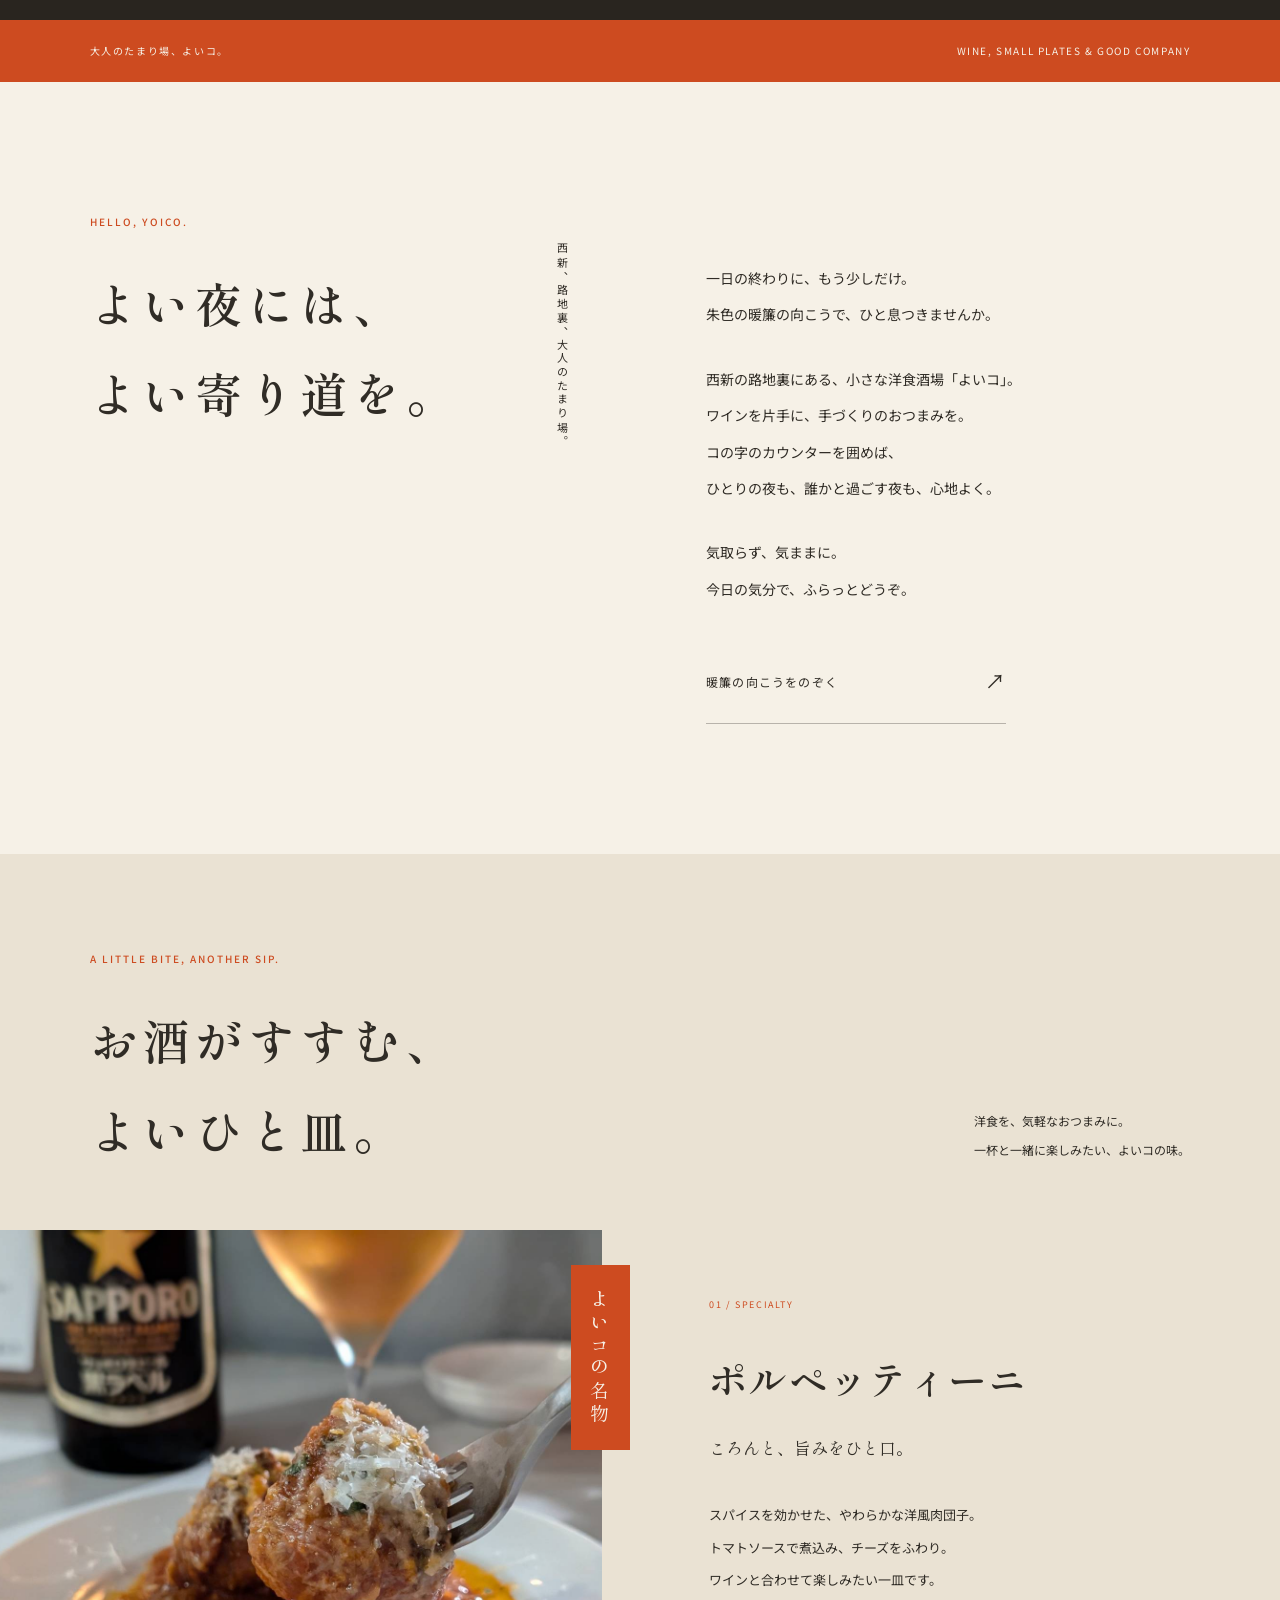
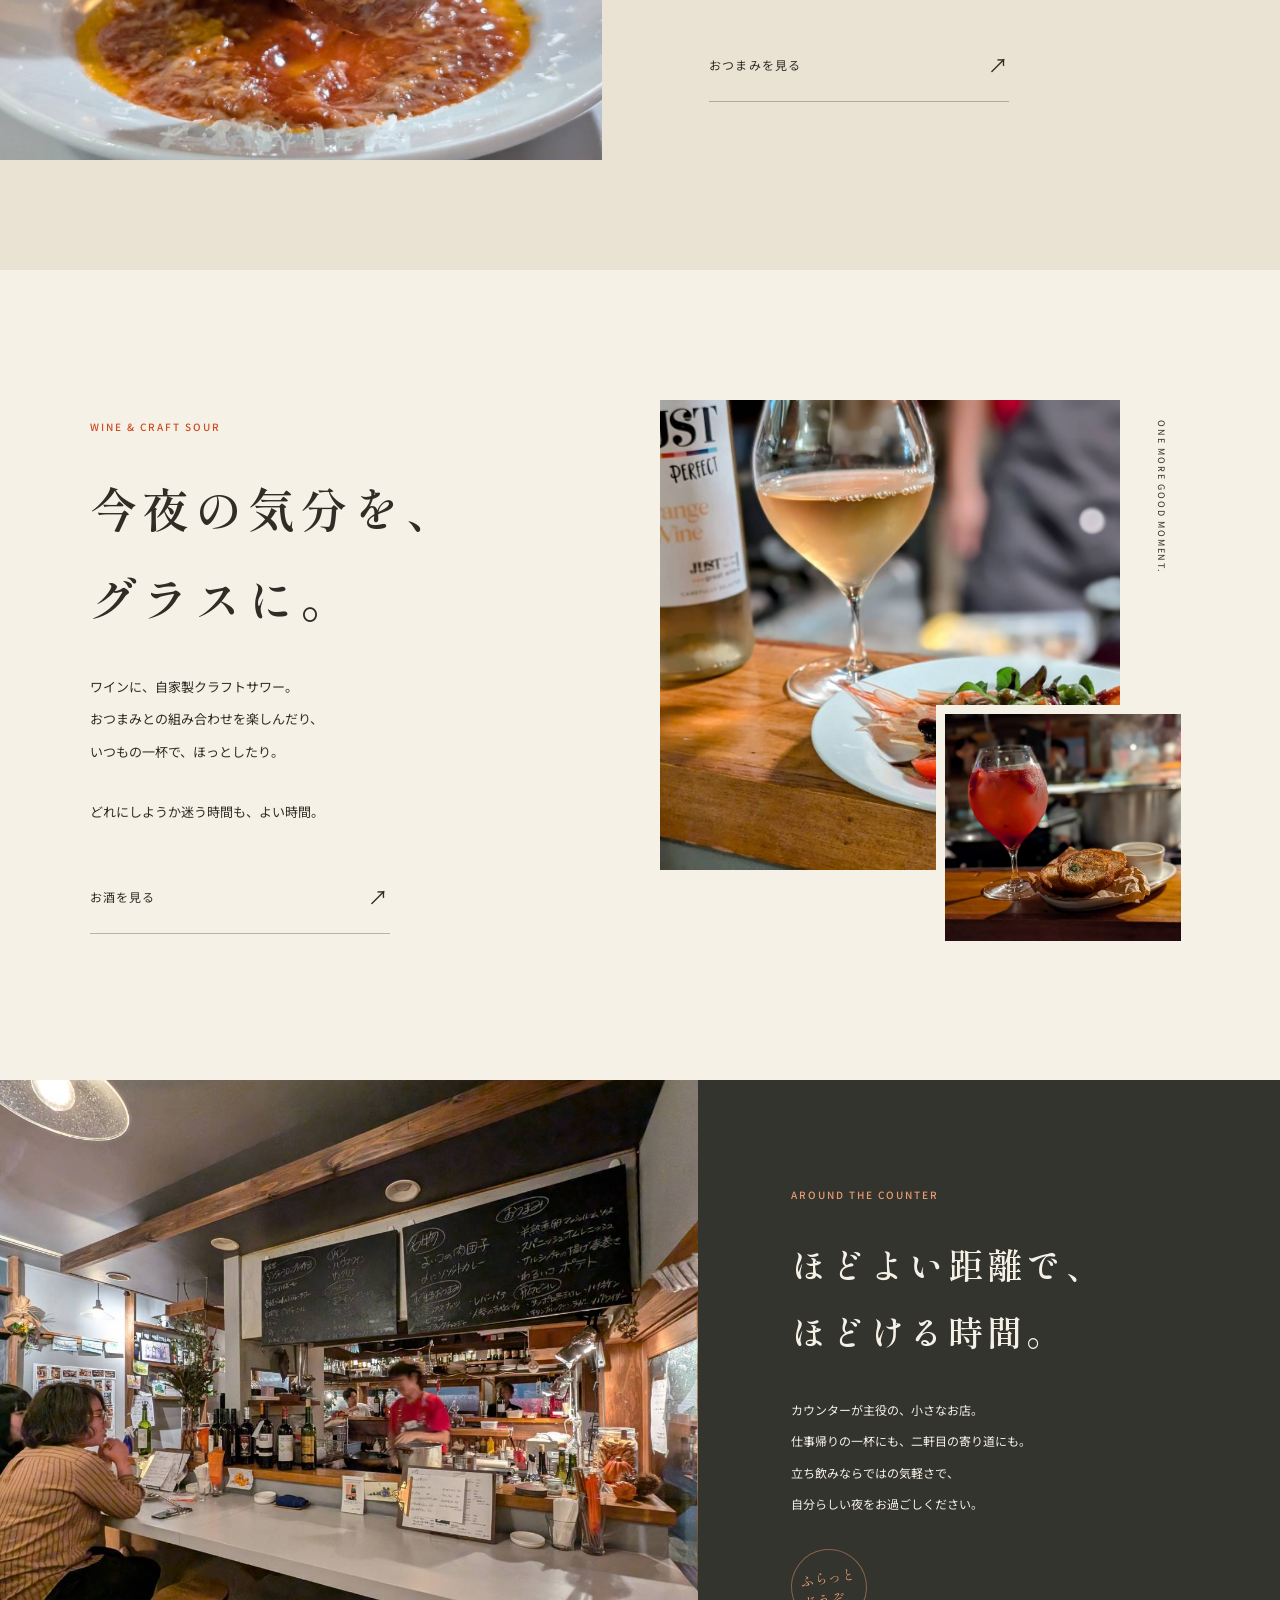
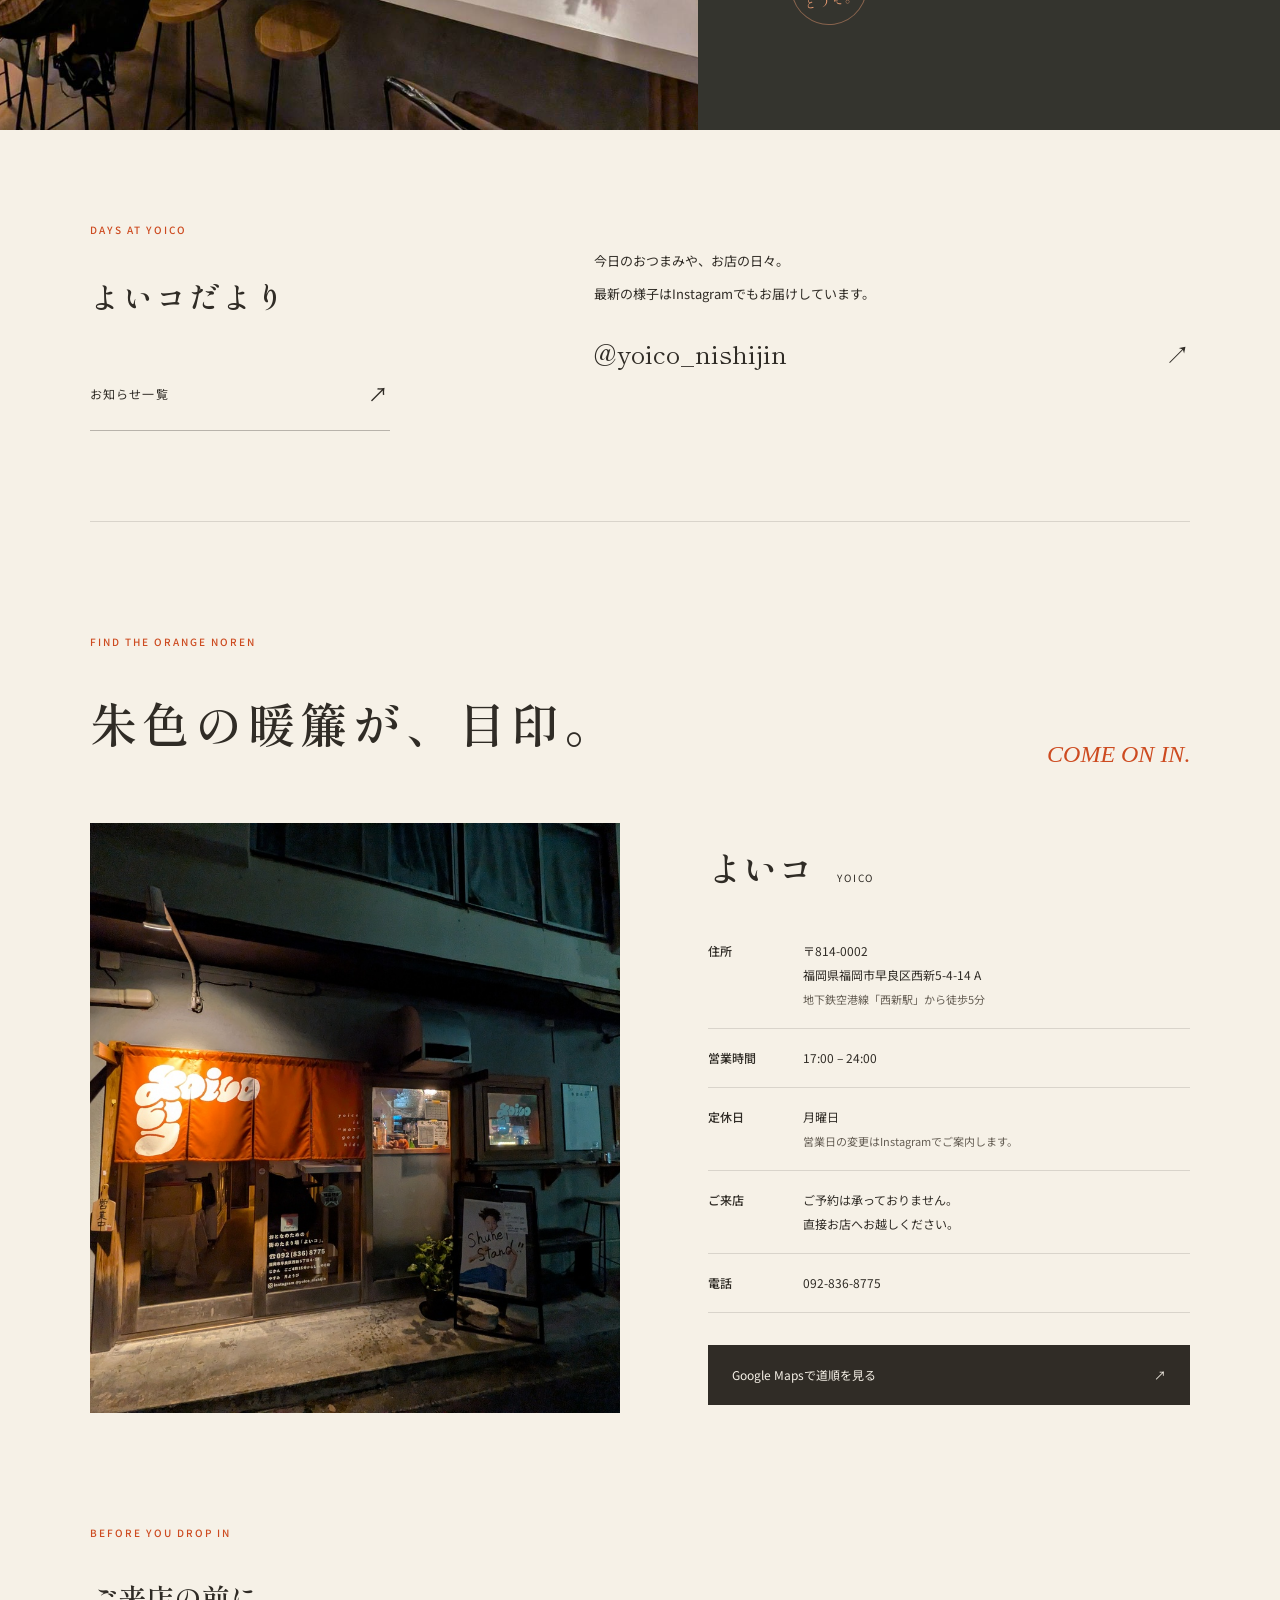
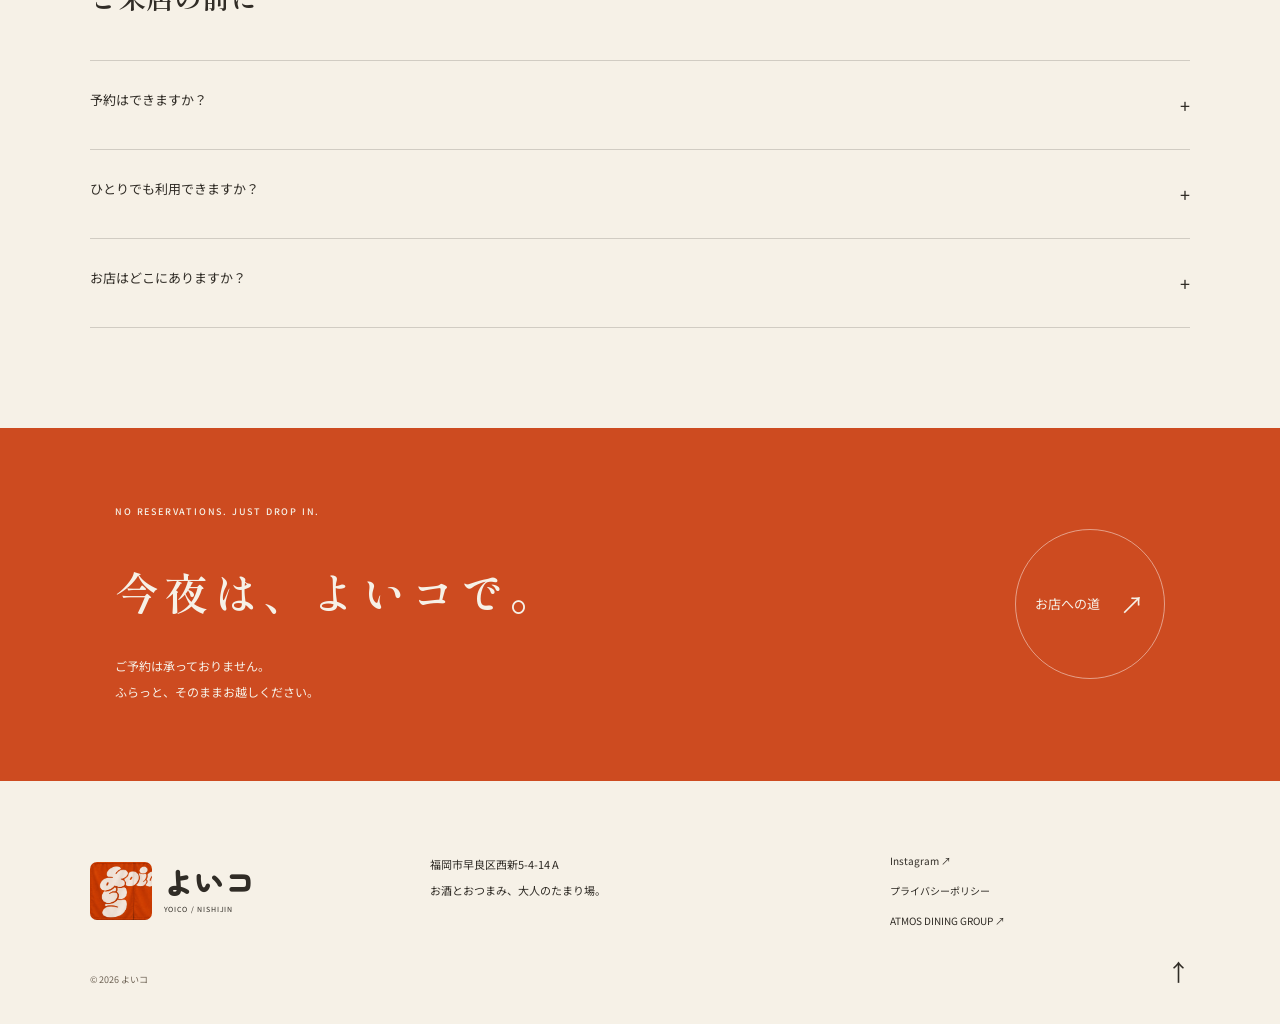
==== commit 35e9ebb0: "Refresh cached styles for hero refinement" ====
--- a/index.html
+++ b/index.html
@@ -1 +1 @@
-<!doctype html><html lang="ja"><head><meta charset="utf-8"><meta name="viewport" content="width=device-width,initial-scale=1"><meta name="theme-color" content="#ce4b21"><title>【公式】よいコ｜西新の洋食酒場・ワインとおつまみ</title><meta name="description" content="福岡・西新の洋食酒場「よいコ」。朱色の暖簾が目印の、大人のたまり場。ワインや自家製クラフトサワーと、名物ポルペッティーニを。予約不要でふらっとどうぞ。"><meta name="robots" content="index,follow"><link id="canonical-link" rel="canonical" href="https://atmos-dining.github.io/yoico-site/"><meta property="og:type" content="website"><meta property="og:locale" content="ja_JP"><meta property="og:site_name" content="よいコ"><meta property="og:title" content="【公式】よいコ｜西新の洋食酒場・ワインとおつまみ"><meta property="og:description" content="福岡・西新の洋食酒場「よいコ」。朱色の暖簾が目印の、大人のたまり場。ワインや自家製クラフトサワーと、名物ポルペッティーニを。予約不要でふらっとどうぞ。"><meta id="og-url" property="og:url" content="https://atmos-dining.github.io/yoico-site/"><meta property="og:image" content="https://atmos-dining.github.io/yoico-site/images/yoico-exterior.jpg"><meta name="twitter:card" content="summary_large_image"><link rel="icon" href="./images/favicon.svg" type="image/svg+xml"><link rel="preconnect" href="https://fonts.googleapis.com"><link rel="preconnect" href="https://fonts.gstatic.com" crossorigin><link href="https://fonts.googleapis.com/css2?family=Zen+Maru+Gothic:wght@700;900&family=Noto+Sans+JP:wght@400;500;700;900&family=Shippori+Mincho:wght@400;500;600;700&display=swap" rel="stylesheet"><link rel="stylesheet" href="./style.css"><script src="./site-config.js" defer></script><script src="./common.js" defer></script><script src="./home.js" defer></script><script src="./vendor/blog-security.js" defer></script><script src="./blog.js" defer></script><script type="application/ld+json">{"@context": "https://schema.org", "@type": "Restaurant", "name": "よいコ", "url": "https://atmos-dining.github.io/yoico-site/", "image": "https://atmos-dining.github.io/yoico-site/images/yoico-exterior.jpg", "telephone": "+81-92-836-8775", "servesCuisine": ["洋食", "バル"], "acceptsReservations": false, "address": {"@type": "PostalAddress", "streetAddress": "西新5-4-14 A", "addressLocality": "福岡市早良区", "addressRegion": "福岡県", "postalCode": "814-0002", "addressCountry": "JP"}, "geo": {"@type": "GeoCoordinates", "latitude": 33.5812219, "longitude": 130.3570468}, "openingHoursSpecification": [{"@type": "OpeningHoursSpecification", "dayOfWeek": ["Tuesday", "Wednesday", "Thursday", "Friday", "Saturday", "Sunday"], "opens": "17:00", "closes": "00:00"}], "sameAs": ["https://www.instagram.com/yoico_nishijin/", "https://maps.app.goo.gl/1e6gciR9RLULjyuq7"], "hasMenu": "https://atmos-dining.github.io/yoico-site/menu.html"}</script><script type="application/ld+json">{"@context": "https://schema.org", "@type": "FAQPage", "mainEntity": [{"@type": "Question", "name": "予約はできますか？", "acceptedAnswer": {"@type": "Answer", "text": "ご予約は承っておりません。ご来店順にご案内いたしますので、直接お店へお越しください。"}}, {"@type": "Question", "name": "ひとりでも利用できますか？", "acceptedAnswer": {"@type": "Answer", "text": "もちろんです。カウンターを中心としたお店で、おひとりでも気軽にお立ち寄りいただけます。"}}]}</script></head><body id="top" class="is-home"><a class="skip-link" href="#main">本文へスキップ</a><div id="site-header"><header class="site-header"><a class="brand" href="/yoico-site/" aria-label="よいコ トップ"><img class="brand-mark" src="./images/noren-design.jpg" alt="" width="62" height="58"><span class="brand-name"><span class="logo-jp">よいコ</span><span class="logo-en">YOICO / NISHIJIN</span></span></a><nav class="desktop-nav" aria-label="メインナビゲーション"><a href="/yoico-site/#concept">よいコのこと</a><a href="/yoico-site/menu.html">おつまみ</a><a href="/yoico-site/drink.html">お酒</a><a href="/yoico-site/blog/">お知らせ</a><a href="/yoico-site/#access">お店への道</a></nav><a class="header-map" href="https://maps.app.goo.gl/1e6gciR9RLULjyuq7" target="_blank" rel="noopener">地図を見る <span>↗</span></a><button class="nav-toggle" aria-controls="mobile-nav" aria-expanded="false" aria-label="メニューを開く"><span></span><span></span></button><nav id="mobile-nav" class="drawer" aria-label="モバイルナビゲーション" hidden><a href="/yoico-site/#concept">よいコのこと</a><a href="/yoico-site/menu.html">おつまみ</a><a href="/yoico-site/drink.html">お酒</a><a href="/yoico-site/blog/">お知らせ</a><a href="/yoico-site/#access">お店への道</a><a href="https://www.instagram.com/yoico_nishijin/" target="_blank" rel="noopener">Instagram ↗</a></nav></header></div><main id="main"><section class="noren-scene" aria-label="よいコへようこそ"><div class="noren-stage"><img class="noren-photo" src="./images/yoico-interior.jpg" alt="よいコの店内、温かな明かりのカウンター" width="1284" height="963" fetchpriority="high"><div class="noren-shade"></div><div class="noren-cloth" aria-hidden="true"><div class="noren-panel"><span class="cloth-fallback">よ<br>い<br>コ</span></div><div class="noren-panel"></div><div class="noren-panel"></div><div class="noren-panel"><span class="cloth-note">yoico<br>is<br>“NOT”<br>good<br>kids</span></div></div><div class="noren-welcome"><p class="noren-kicker">福岡・西新の洋食酒場</p><h1>よいコ</h1><h2>ふらっと、<br>よい夜を。</h2><p class="noren-hours">ワインとおつまみ。大人のたまり場。</p></div><div class="noren-corner"><span>NISHIJIN, FUKUOKA</span><p>ご予約なしで、<br>ふらっとどうぞ。</p></div><button class="noren-enter"><span>暖簾をくぐる</span><i aria-hidden="true">↓</i></button></div></section><div class="home-strip"><span>大人のたまり場、よいコ。</span><span>WINE, SMALL PLATES & GOOD COMPANY</span></div><section class="intro wrap" id="concept"><div class="intro-title"><p class="eyebrow">HELLO, YOICO.</p><h2>よい夜には、<br>よい寄り道を。</h2><span class="vertical-note">西新、路地裏、大人のたまり場。</span></div><div class="intro-copy"><p>一日の終わりに、もう少しだけ。<br>朱色の暖簾の向こうで、ひと息つきませんか。</p><p>西新の路地裏にある、小さな洋食酒場「よいコ」。<br>ワインを片手に、手づくりのおつまみを。<br>コの字のカウンターを囲めば、<br>ひとりの夜も、誰かと過ごす夜も、心地よく。</p><p>気取らず、気ままに。<br>今日の気分で、ふらっとどうぞ。</p><a class="text-link" href="/yoico-site/#space">暖簾の向こうをのぞく <span>↗</span></a></div></section><section class="food" id="food"><div class="wrap section-head"><div><p class="eyebrow">A LITTLE BITE, ANOTHER SIP.</p><h2>お酒がすすむ、<br>よいひと皿。</h2></div><p>洋食を、気軽なおつまみに。<br>一杯と一緒に楽しみたい、よいコの味。</p></div><article class="signature"><div class="signature-photo"><img src="./images/yoico-polpettini.jpg" alt="トマトソースとチーズで仕上げたよいコのポルペッティーニ" loading="lazy" width="1200" height="900"><span>よいコの名物</span></div><div class="signature-copy"><span class="number">01 / SPECIALTY</span><h3>ポルペッティーニ</h3><p class="sub">ころんと、旨みをひと口。</p><p>スパイスを効かせた、やわらかな洋風肉団子。<br>トマトソースで煮込み、チーズをふわり。<br>ワインと合わせて楽しみたい一皿です。</p><a href="/yoico-site/menu.html" class="text-link">おつまみを見る <span>↗</span></a></div></article></section><section class="drink-section wrap"><div class="drink-copy"><p class="eyebrow">WINE & CRAFT SOUR</p><h2>今夜の気分を、<br>グラスに。</h2><p>ワインに、自家製クラフトサワー。<br>おつまみとの組み合わせを楽しんだり、<br>いつもの一杯で、ほっとしたり。</p><p>どれにしようか迷う時間も、よい時間。</p><a class="text-link" href="/yoico-site/drink.html">お酒を見る <span>↗</span></a></div><div class="drink-photos"><img src="./images/yoico-wine.jpg" alt="よいコで楽しむワイン" loading="lazy"><img src="./images/yoico-sangria.jpg" alt="果実を使ったよいコのサングリア" loading="lazy"><span>ONE MORE GOOD MOMENT.</span></div></section><section class="space" id="space"><div class="space-image"><img src="./images/yoico-counter.jpg" alt="木とコンクリートの質感が落ち着くよいコのコの字カウンター" loading="lazy"></div><div class="space-copy"><p class="eyebrow">AROUND THE COUNTER</p><h2>ほどよい距離で、<br>ほどける時間。</h2><p>カウンターが主役の、小さなお店。<br>仕事帰りの一杯にも、二軒目の寄り道にも。<br>立ち飲みならではの気軽さで、<br>自分らしい夜をお過ごしください。</p><span class="space-stamp">ふらっと<br>どうぞ。</span></div></section><section class="news wrap"><div><p class="eyebrow">DAYS AT YOICO</p><h2>よいコだより</h2><a class="text-link" href="/yoico-site/blog/">お知らせ一覧 <span>↗</span></a></div><div id="home-posts"><p>今日のおつまみや、お店の日々。<br>最新の様子はInstagramでもお届けしています。</p><a class="instagram-link" href="https://www.instagram.com/yoico_nishijin/" target="_blank" rel="noopener">@yoico_nishijin <span>↗</span></a></div></section><section class="access wrap" id="access"><div class="section-head"><div><p class="eyebrow">FIND THE ORANGE NOREN</p><h2>朱色の暖簾が、目印。</h2></div><span class="access-en">COME ON IN.</span></div><div class="access-grid"><img src="./images/yoico-exterior.jpg" alt="西新の路地に佇むよいコの外観と朱色の暖簾" loading="lazy"><div class="access-info"><h3>よいコ <small>YOICO</small></h3><dl><div><dt>住所</dt><dd>〒814-0002<br>福岡県福岡市早良区西新5-4-14 A<br><span>地下鉄空港線「西新駅」から徒歩5分</span></dd></div><div><dt>営業時間</dt><dd>17:00 – 24:00</dd></div><div><dt>定休日</dt><dd>月曜日<br><span>営業日の変更はInstagramでご案内します。</span></dd></div><div><dt>ご来店</dt><dd>ご予約は承っておりません。<br>直接お店へお越しください。</dd></div><div><dt>電話</dt><dd><a href="tel:0928368775">092-836-8775</a></dd></div></dl><a class="button" href="https://maps.app.goo.gl/1e6gciR9RLULjyuq7" target="_blank" rel="noopener">Google Mapsで道順を見る <span>↗</span></a></div></div></section><section class="faq wrap"><p class="eyebrow">BEFORE YOU DROP IN</p><h2>ご来店の前に</h2><details><summary>予約はできますか？</summary><p>ご予約は承っておりません。ご来店順にご案内いたしますので、直接お店へお越しください。</p></details><details><summary>ひとりでも利用できますか？</summary><p>もちろんです。カウンターを中心としたお店で、おひとりでも気軽にお立ち寄りいただけます。</p></details><details><summary>お店はどこにありますか？</summary><p>地下鉄空港線「西新駅」から徒歩5分。西新5丁目の路地裏、朱色の暖簾が目印です。</p></details></section></main><div id="site-bottom"><section class="drop-in"><div><p class="eyebrow">NO RESERVATIONS. JUST DROP IN.</p><h2>今夜は、よいコで。</h2><p>ご予約は承っておりません。<br>ふらっと、そのままお越しください。</p></div><a class="round-link" href="https://maps.app.goo.gl/1e6gciR9RLULjyuq7" target="_blank" rel="noopener">お店への道 <span>↗</span></a></section><footer class="footer"><a class="brand" href="/yoico-site/"><img class="brand-mark" src="./images/noren-design.jpg" alt="" width="62" height="58"><span class="brand-name"><span class="logo-jp">よいコ</span><span class="logo-en">YOICO / NISHIJIN</span></span></a><p>福岡市早良区西新5-4-14 A<br>お酒とおつまみ、大人のたまり場。</p><div><a href="https://www.instagram.com/yoico_nishijin/" target="_blank" rel="noopener">Instagram ↗</a><a href="/yoico-site/privacy.html">プライバシーポリシー</a><a href="https://atmos-dining.com/" target="_blank" rel="noopener">ATMOS DINING GROUP ↗</a></div><small>© <span>2026</span> よいコ</small><a href="#top" class="back-top" aria-label="ページの先頭へ">↑</a></footer></div></body></html>+<!doctype html><html lang="ja"><head><meta charset="utf-8"><meta name="viewport" content="width=device-width,initial-scale=1"><meta name="theme-color" content="#ce4b21"><title>【公式】よいコ｜西新の洋食酒場・ワインとおつまみ</title><meta name="description" content="福岡・西新の洋食酒場「よいコ」。朱色の暖簾が目印の、大人のたまり場。ワインや自家製クラフトサワーと、名物ポルペッティーニを。予約不要でふらっとどうぞ。"><meta name="robots" content="index,follow"><link id="canonical-link" rel="canonical" href="https://atmos-dining.github.io/yoico-site/"><meta property="og:type" content="website"><meta property="og:locale" content="ja_JP"><meta property="og:site_name" content="よいコ"><meta property="og:title" content="【公式】よいコ｜西新の洋食酒場・ワインとおつまみ"><meta property="og:description" content="福岡・西新の洋食酒場「よいコ」。朱色の暖簾が目印の、大人のたまり場。ワインや自家製クラフトサワーと、名物ポルペッティーニを。予約不要でふらっとどうぞ。"><meta id="og-url" property="og:url" content="https://atmos-dining.github.io/yoico-site/"><meta property="og:image" content="https://atmos-dining.github.io/yoico-site/images/yoico-exterior.jpg"><meta name="twitter:card" content="summary_large_image"><link rel="icon" href="./images/favicon.svg" type="image/svg+xml"><link rel="preconnect" href="https://fonts.googleapis.com"><link rel="preconnect" href="https://fonts.gstatic.com" crossorigin><link href="https://fonts.googleapis.com/css2?family=Zen+Maru+Gothic:wght@700;900&family=Noto+Sans+JP:wght@400;500;700;900&family=Shippori+Mincho:wght@400;500;600;700&display=swap" rel="stylesheet"><link rel="stylesheet" href="./style.css?v=20261116-hero2"><script src="./site-config.js" defer></script><script src="./common.js" defer></script><script src="./home.js?v=20261116-hero2" defer></script><script src="./vendor/blog-security.js" defer></script><script src="./blog.js" defer></script><script type="application/ld+json">{"@context": "https://schema.org", "@type": "Restaurant", "name": "よいコ", "url": "https://atmos-dining.github.io/yoico-site/", "image": "https://atmos-dining.github.io/yoico-site/images/yoico-exterior.jpg", "telephone": "+81-92-836-8775", "servesCuisine": ["洋食", "バル"], "acceptsReservations": false, "address": {"@type": "PostalAddress", "streetAddress": "西新5-4-14 A", "addressLocality": "福岡市早良区", "addressRegion": "福岡県", "postalCode": "814-0002", "addressCountry": "JP"}, "geo": {"@type": "GeoCoordinates", "latitude": 33.5812219, "longitude": 130.3570468}, "openingHoursSpecification": [{"@type": "OpeningHoursSpecification", "dayOfWeek": ["Tuesday", "Wednesday", "Thursday", "Friday", "Saturday", "Sunday"], "opens": "17:00", "closes": "00:00"}], "sameAs": ["https://www.instagram.com/yoico_nishijin/", "https://maps.app.goo.gl/1e6gciR9RLULjyuq7"], "hasMenu": "https://atmos-dining.github.io/yoico-site/menu.html"}</script><script type="application/ld+json">{"@context": "https://schema.org", "@type": "FAQPage", "mainEntity": [{"@type": "Question", "name": "予約はできますか？", "acceptedAnswer": {"@type": "Answer", "text": "ご予約は承っておりません。ご来店順にご案内いたしますので、直接お店へお越しください。"}}, {"@type": "Question", "name": "ひとりでも利用できますか？", "acceptedAnswer": {"@type": "Answer", "text": "もちろんです。カウンターを中心としたお店で、おひとりでも気軽にお立ち寄りいただけます。"}}]}</script></head><body id="top" class="is-home"><a class="skip-link" href="#main">本文へスキップ</a><div id="site-header"><header class="site-header"><a class="brand" href="/yoico-site/" aria-label="よいコ トップ"><img class="brand-mark" src="./images/noren-design.jpg" alt="" width="62" height="58"><span class="brand-name"><span class="logo-jp">よいコ</span><span class="logo-en">YOICO / NISHIJIN</span></span></a><nav class="desktop-nav" aria-label="メインナビゲーション"><a href="/yoico-site/#concept">よいコのこと</a><a href="/yoico-site/menu.html">おつまみ</a><a href="/yoico-site/drink.html">お酒</a><a href="/yoico-site/blog/">お知らせ</a><a href="/yoico-site/#access">お店への道</a></nav><a class="header-map" href="https://maps.app.goo.gl/1e6gciR9RLULjyuq7" target="_blank" rel="noopener">地図を見る <span>↗</span></a><button class="nav-toggle" aria-controls="mobile-nav" aria-expanded="false" aria-label="メニューを開く"><span></span><span></span></button><nav id="mobile-nav" class="drawer" aria-label="モバイルナビゲーション" hidden><a href="/yoico-site/#concept">よいコのこと</a><a href="/yoico-site/menu.html">おつまみ</a><a href="/yoico-site/drink.html">お酒</a><a href="/yoico-site/blog/">お知らせ</a><a href="/yoico-site/#access">お店への道</a><a href="https://www.instagram.com/yoico_nishijin/" target="_blank" rel="noopener">Instagram ↗</a></nav></header></div><main id="main"><section class="noren-scene" aria-label="よいコへようこそ"><div class="noren-stage"><img class="noren-photo" src="./images/yoico-interior.jpg" alt="よいコの店内、温かな明かりのカウンター" width="1284" height="963" fetchpriority="high"><div class="noren-shade"></div><div class="noren-cloth" aria-hidden="true"><div class="noren-panel"><span class="cloth-fallback">よ<br>い<br>コ</span></div><div class="noren-panel"></div><div class="noren-panel"></div><div class="noren-panel"><span class="cloth-note">yoico<br>is<br>“NOT”<br>good<br>kids</span></div></div><div class="noren-welcome"><p class="noren-kicker">福岡・西新の洋食酒場</p><h1>よいコ</h1><h2>ふらっと、<br>よい夜を。</h2><p class="noren-hours">ワインとおつまみ。大人のたまり場。</p></div><div class="noren-corner"><span>NISHIJIN, FUKUOKA</span><p>ご予約なしで、<br>ふらっとどうぞ。</p></div><button class="noren-enter"><span>暖簾をくぐる</span><i aria-hidden="true">↓</i></button></div></section><div class="home-strip"><span>大人のたまり場、よいコ。</span><span>WINE, SMALL PLATES & GOOD COMPANY</span></div><section class="intro wrap" id="concept"><div class="intro-title"><p class="eyebrow">HELLO, YOICO.</p><h2>よい夜には、<br>よい寄り道を。</h2><span class="vertical-note">西新、路地裏、大人のたまり場。</span></div><div class="intro-copy"><p>一日の終わりに、もう少しだけ。<br>朱色の暖簾の向こうで、ひと息つきませんか。</p><p>西新の路地裏にある、小さな洋食酒場「よいコ」。<br>ワインを片手に、手づくりのおつまみを。<br>コの字のカウンターを囲めば、<br>ひとりの夜も、誰かと過ごす夜も、心地よく。</p><p>気取らず、気ままに。<br>今日の気分で、ふらっとどうぞ。</p><a class="text-link" href="/yoico-site/#space">暖簾の向こうをのぞく <span>↗</span></a></div></section><section class="food" id="food"><div class="wrap section-head"><div><p class="eyebrow">A LITTLE BITE, ANOTHER SIP.</p><h2>お酒がすすむ、<br>よいひと皿。</h2></div><p>洋食を、気軽なおつまみに。<br>一杯と一緒に楽しみたい、よいコの味。</p></div><article class="signature"><div class="signature-photo"><img src="./images/yoico-polpettini.jpg" alt="トマトソースとチーズで仕上げたよいコのポルペッティーニ" loading="lazy" width="1200" height="900"><span>よいコの名物</span></div><div class="signature-copy"><span class="number">01 / SPECIALTY</span><h3>ポルペッティーニ</h3><p class="sub">ころんと、旨みをひと口。</p><p>スパイスを効かせた、やわらかな洋風肉団子。<br>トマトソースで煮込み、チーズをふわり。<br>ワインと合わせて楽しみたい一皿です。</p><a href="/yoico-site/menu.html" class="text-link">おつまみを見る <span>↗</span></a></div></article></section><section class="drink-section wrap"><div class="drink-copy"><p class="eyebrow">WINE & CRAFT SOUR</p><h2>今夜の気分を、<br>グラスに。</h2><p>ワインに、自家製クラフトサワー。<br>おつまみとの組み合わせを楽しんだり、<br>いつもの一杯で、ほっとしたり。</p><p>どれにしようか迷う時間も、よい時間。</p><a class="text-link" href="/yoico-site/drink.html">お酒を見る <span>↗</span></a></div><div class="drink-photos"><img src="./images/yoico-wine.jpg" alt="よいコで楽しむワイン" loading="lazy"><img src="./images/yoico-sangria.jpg" alt="果実を使ったよいコのサングリア" loading="lazy"><span>ONE MORE GOOD MOMENT.</span></div></section><section class="space" id="space"><div class="space-image"><img src="./images/yoico-counter.jpg" alt="木とコンクリートの質感が落ち着くよいコのコの字カウンター" loading="lazy"></div><div class="space-copy"><p class="eyebrow">AROUND THE COUNTER</p><h2>ほどよい距離で、<br>ほどける時間。</h2><p>カウンターが主役の、小さなお店。<br>仕事帰りの一杯にも、二軒目の寄り道にも。<br>立ち飲みならではの気軽さで、<br>自分らしい夜をお過ごしください。</p><span class="space-stamp">ふらっと<br>どうぞ。</span></div></section><section class="news wrap"><div><p class="eyebrow">DAYS AT YOICO</p><h2>よいコだより</h2><a class="text-link" href="/yoico-site/blog/">お知らせ一覧 <span>↗</span></a></div><div id="home-posts"><p>今日のおつまみや、お店の日々。<br>最新の様子はInstagramでもお届けしています。</p><a class="instagram-link" href="https://www.instagram.com/yoico_nishijin/" target="_blank" rel="noopener">@yoico_nishijin <span>↗</span></a></div></section><section class="access wrap" id="access"><div class="section-head"><div><p class="eyebrow">FIND THE ORANGE NOREN</p><h2>朱色の暖簾が、目印。</h2></div><span class="access-en">COME ON IN.</span></div><div class="access-grid"><img src="./images/yoico-exterior.jpg" alt="西新の路地に佇むよいコの外観と朱色の暖簾" loading="lazy"><div class="access-info"><h3>よいコ <small>YOICO</small></h3><dl><div><dt>住所</dt><dd>〒814-0002<br>福岡県福岡市早良区西新5-4-14 A<br><span>地下鉄空港線「西新駅」から徒歩5分</span></dd></div><div><dt>営業時間</dt><dd>17:00 – 24:00</dd></div><div><dt>定休日</dt><dd>月曜日<br><span>営業日の変更はInstagramでご案内します。</span></dd></div><div><dt>ご来店</dt><dd>ご予約は承っておりません。<br>直接お店へお越しください。</dd></div><div><dt>電話</dt><dd><a href="tel:0928368775">092-836-8775</a></dd></div></dl><a class="button" href="https://maps.app.goo.gl/1e6gciR9RLULjyuq7" target="_blank" rel="noopener">Google Mapsで道順を見る <span>↗</span></a></div></div></section><section class="faq wrap"><p class="eyebrow">BEFORE YOU DROP IN</p><h2>ご来店の前に</h2><details><summary>予約はできますか？</summary><p>ご予約は承っておりません。ご来店順にご案内いたしますので、直接お店へお越しください。</p></details><details><summary>ひとりでも利用できますか？</summary><p>もちろんです。カウンターを中心としたお店で、おひとりでも気軽にお立ち寄りいただけます。</p></details><details><summary>お店はどこにありますか？</summary><p>地下鉄空港線「西新駅」から徒歩5分。西新5丁目の路地裏、朱色の暖簾が目印です。</p></details></section></main><div id="site-bottom"><section class="drop-in"><div><p class="eyebrow">NO RESERVATIONS. JUST DROP IN.</p><h2>今夜は、よいコで。</h2><p>ご予約は承っておりません。<br>ふらっと、そのままお越しください。</p></div><a class="round-link" href="https://maps.app.goo.gl/1e6gciR9RLULjyuq7" target="_blank" rel="noopener">お店への道 <span>↗</span></a></section><footer class="footer"><a class="brand" href="/yoico-site/"><img class="brand-mark" src="./images/noren-design.jpg" alt="" width="62" height="58"><span class="brand-name"><span class="logo-jp">よいコ</span><span class="logo-en">YOICO / NISHIJIN</span></span></a><p>福岡市早良区西新5-4-14 A<br>お酒とおつまみ、大人のたまり場。</p><div><a href="https://www.instagram.com/yoico_nishijin/" target="_blank" rel="noopener">Instagram ↗</a><a href="/yoico-site/privacy.html">プライバシーポリシー</a><a href="https://atmos-dining.com/" target="_blank" rel="noopener">ATMOS DINING GROUP ↗</a></div><small>© <span>2026</span> よいコ</small><a href="#top" class="back-top" aria-label="ページの先頭へ">↑</a></footer></div></body></html>
--- a/style.css
+++ b/style.css
@@ -5,9 +5,9 @@
 /* Reconstructed from the actual shop's four-panel vermilion noren. */
 .noren-panel{background-image:url('./images/noren-design.jpg');background-size:400% 100%;background-repeat:no-repeat}.noren-panel:nth-child(1){background-position:0 0}.noren-panel:nth-child(2){background-position:33.3333% 0}.noren-panel:nth-child(3){background-position:66.6667% 0}.noren-panel:nth-child(4){background-position:100% 0}.cloth-fallback,.cloth-note{display:none}
 @media(max-width:700px){.noren-cloth{top:70px;height:43%}.noren-welcome{bottom:110px}.noren-corner{bottom:130px}.noren-cloth .noren-panel{background-size:400% 100%}}
-@media(min-width:701px){.noren-cloth{top:84px;height:calc(76% - 84px)}.noren-welcome h2{font-size:46px;line-height:1.45}.noren-welcome{bottom:78px}.noren-kicker{margin-bottom:10px}.noren-hours{margin-top:14px}}
-@media(max-width:700px){.noren-cloth{height:52%}}
+@media(min-width:701px){.noren-cloth{top:84px;height:calc(68% - 84px)}.noren-welcome h2{font-size:46px;line-height:1.45}.noren-welcome{bottom:58px}.noren-kicker{margin-bottom:10px}.noren-hours{margin-top:14px}}
+@media(max-width:700px){.noren-cloth{height:47%}}
 
 /* A small noren brand mark with a friendly rounded shop name. */
-.brand{gap:12px}.brand-mark{width:62px;height:58px;object-fit:cover;object-position:left center;border-radius:7px;flex-shrink:0}.brand-name{display:flex;flex-direction:column;gap:7px}.logo-jp{font-family:'Zen Maru Gothic','Hiragino Maru Gothic ProN',sans-serif;font-weight:900;font-size:30px;letter-spacing:.03em}.logo-en{display:block;max-width:none;font-size:7px;letter-spacing:.12em;white-space:nowrap}.noren-welcome,.noren-corner{transition:opacity .25s}.motion-enabled .noren-welcome,.motion-enabled .noren-corner{opacity:var(--noren-open,0)}
+.brand{gap:12px}.brand-mark{width:62px;height:58px;object-fit:cover;object-position:left center;border-radius:7px;flex-shrink:0}.brand-name{display:flex;flex-direction:column;gap:7px}.logo-jp{font-family:'Zen Maru Gothic','Hiragino Maru Gothic ProN',sans-serif;font-weight:900;font-size:30px;letter-spacing:.03em}.logo-en{display:block;max-width:none;font-size:7px;letter-spacing:.12em;white-space:nowrap}
 @media(max-width:700px){.site-header{gap:14px;padding-inline:5%}.brand{gap:9px}.brand-mark{width:47px;height:46px}.logo-jp{font-size:27px}.logo-en{font-size:6px}.header-map{padding:7px 10px;gap:10px}.brand-name{gap:5px}}
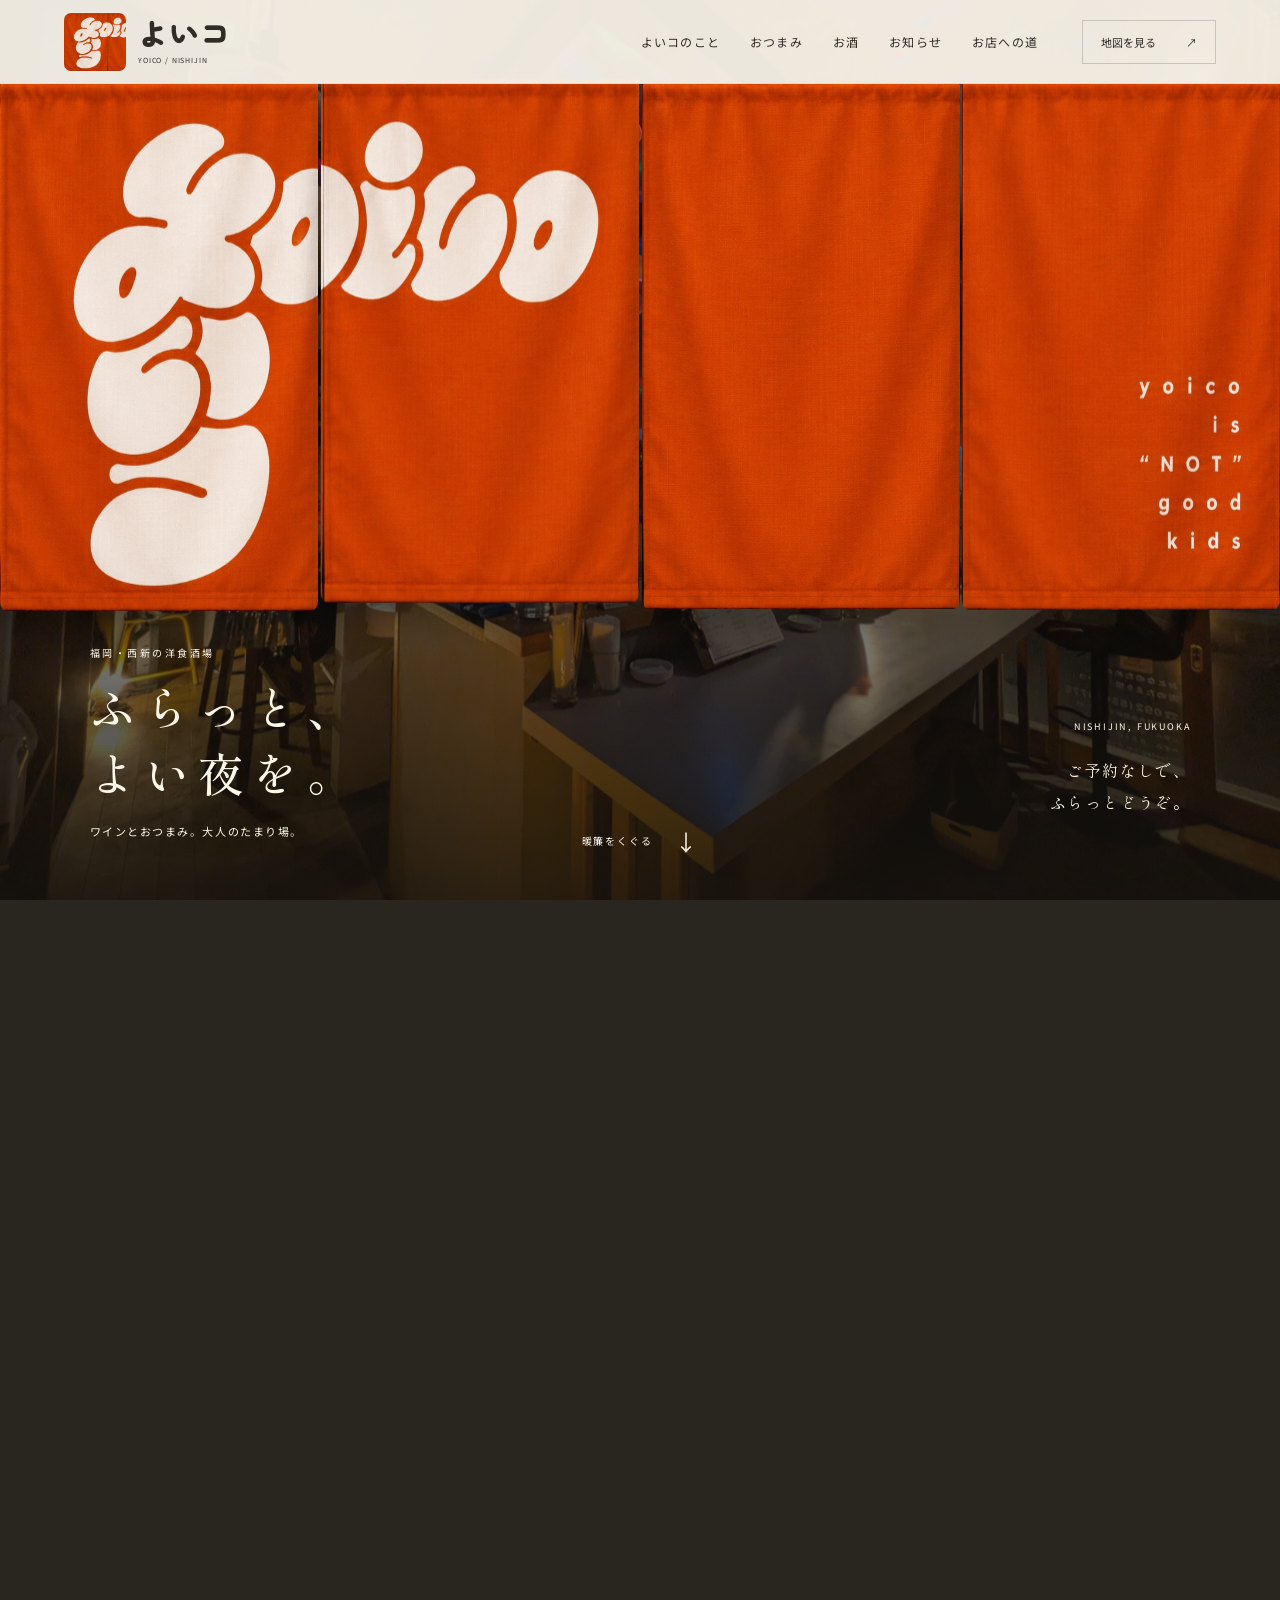
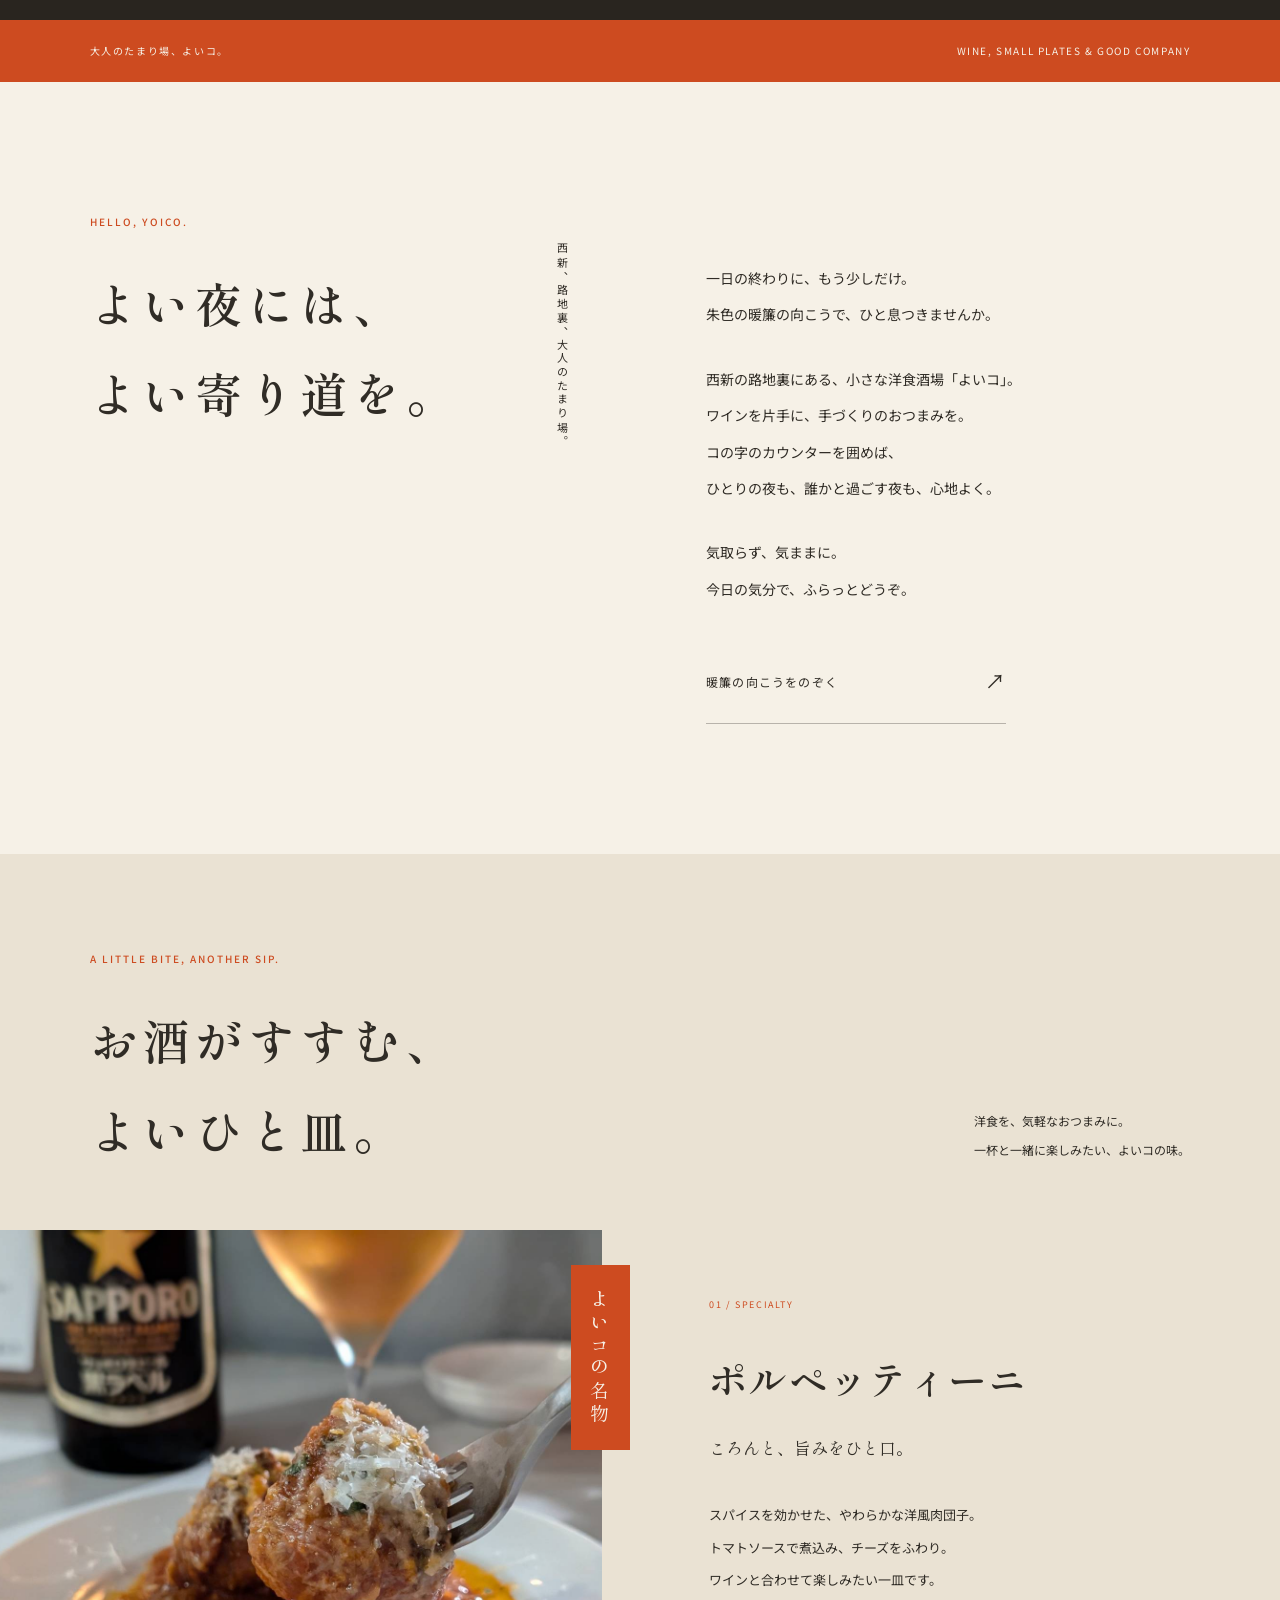
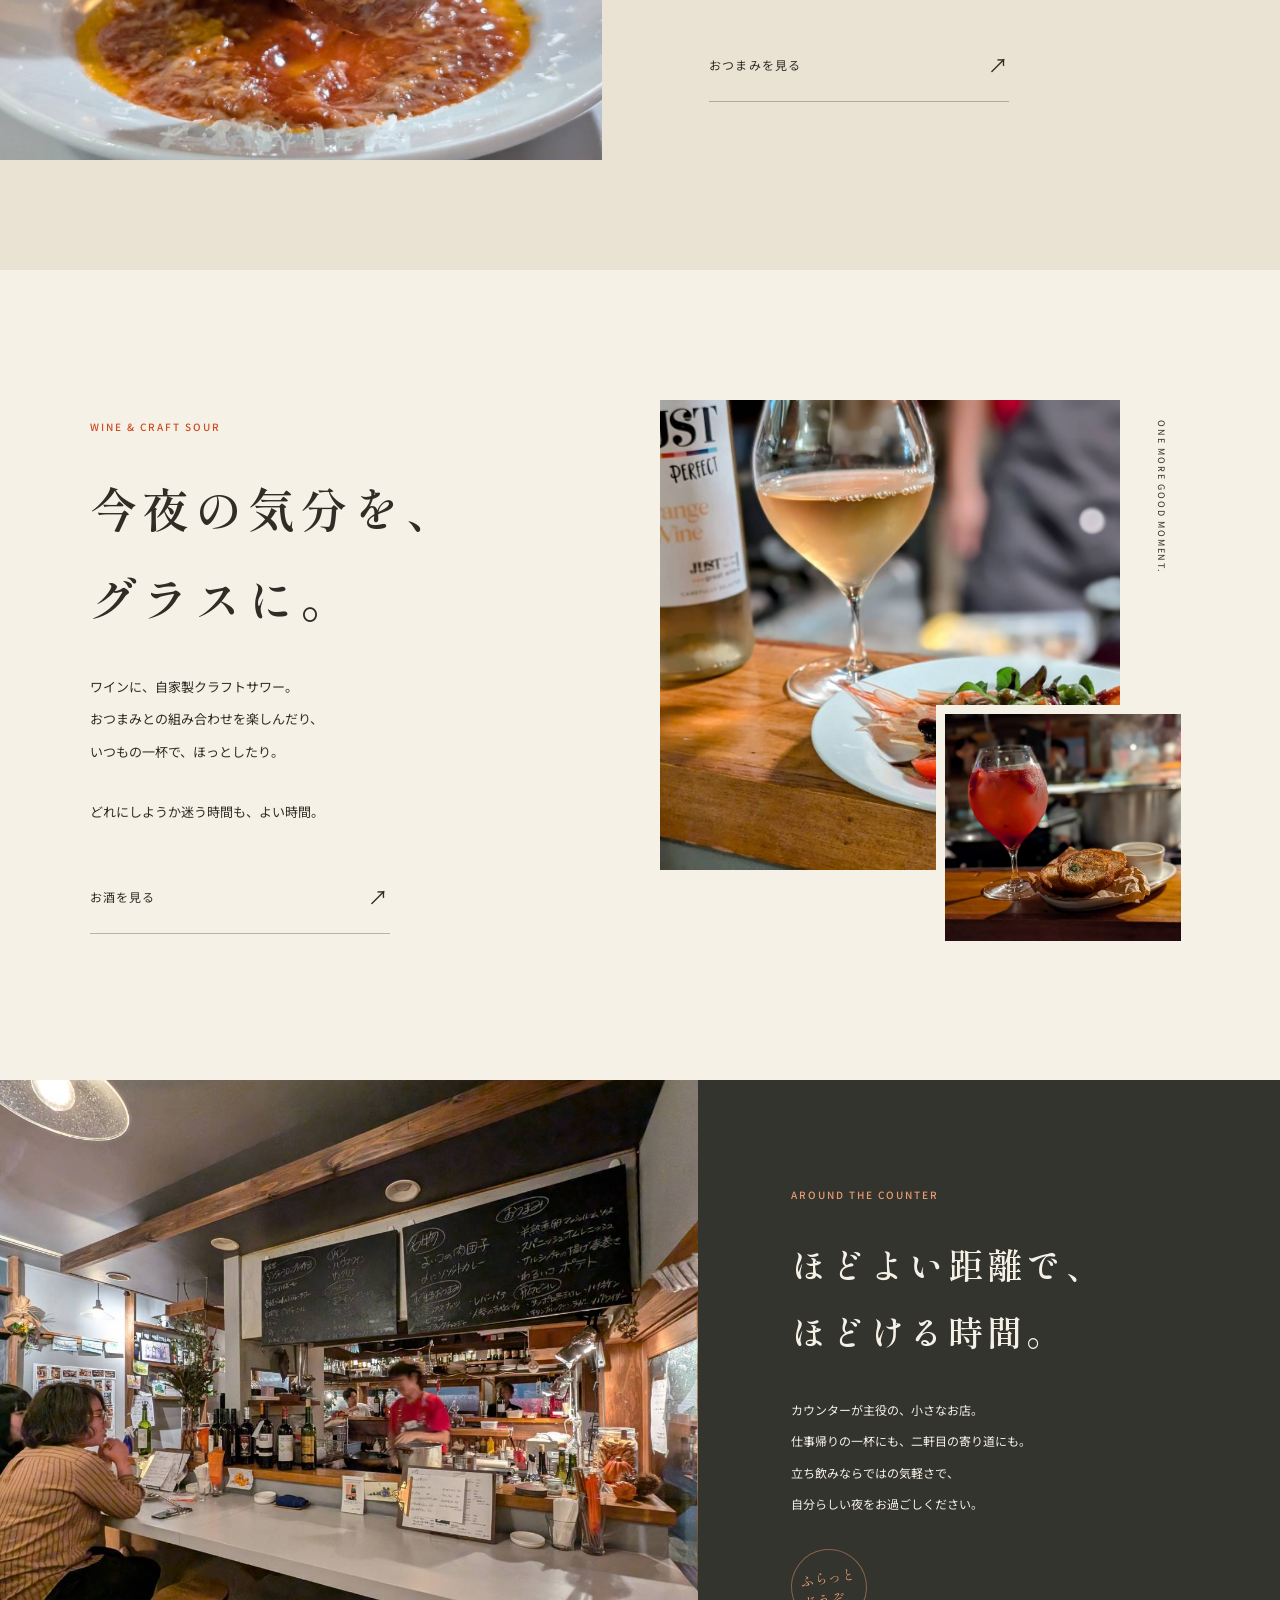
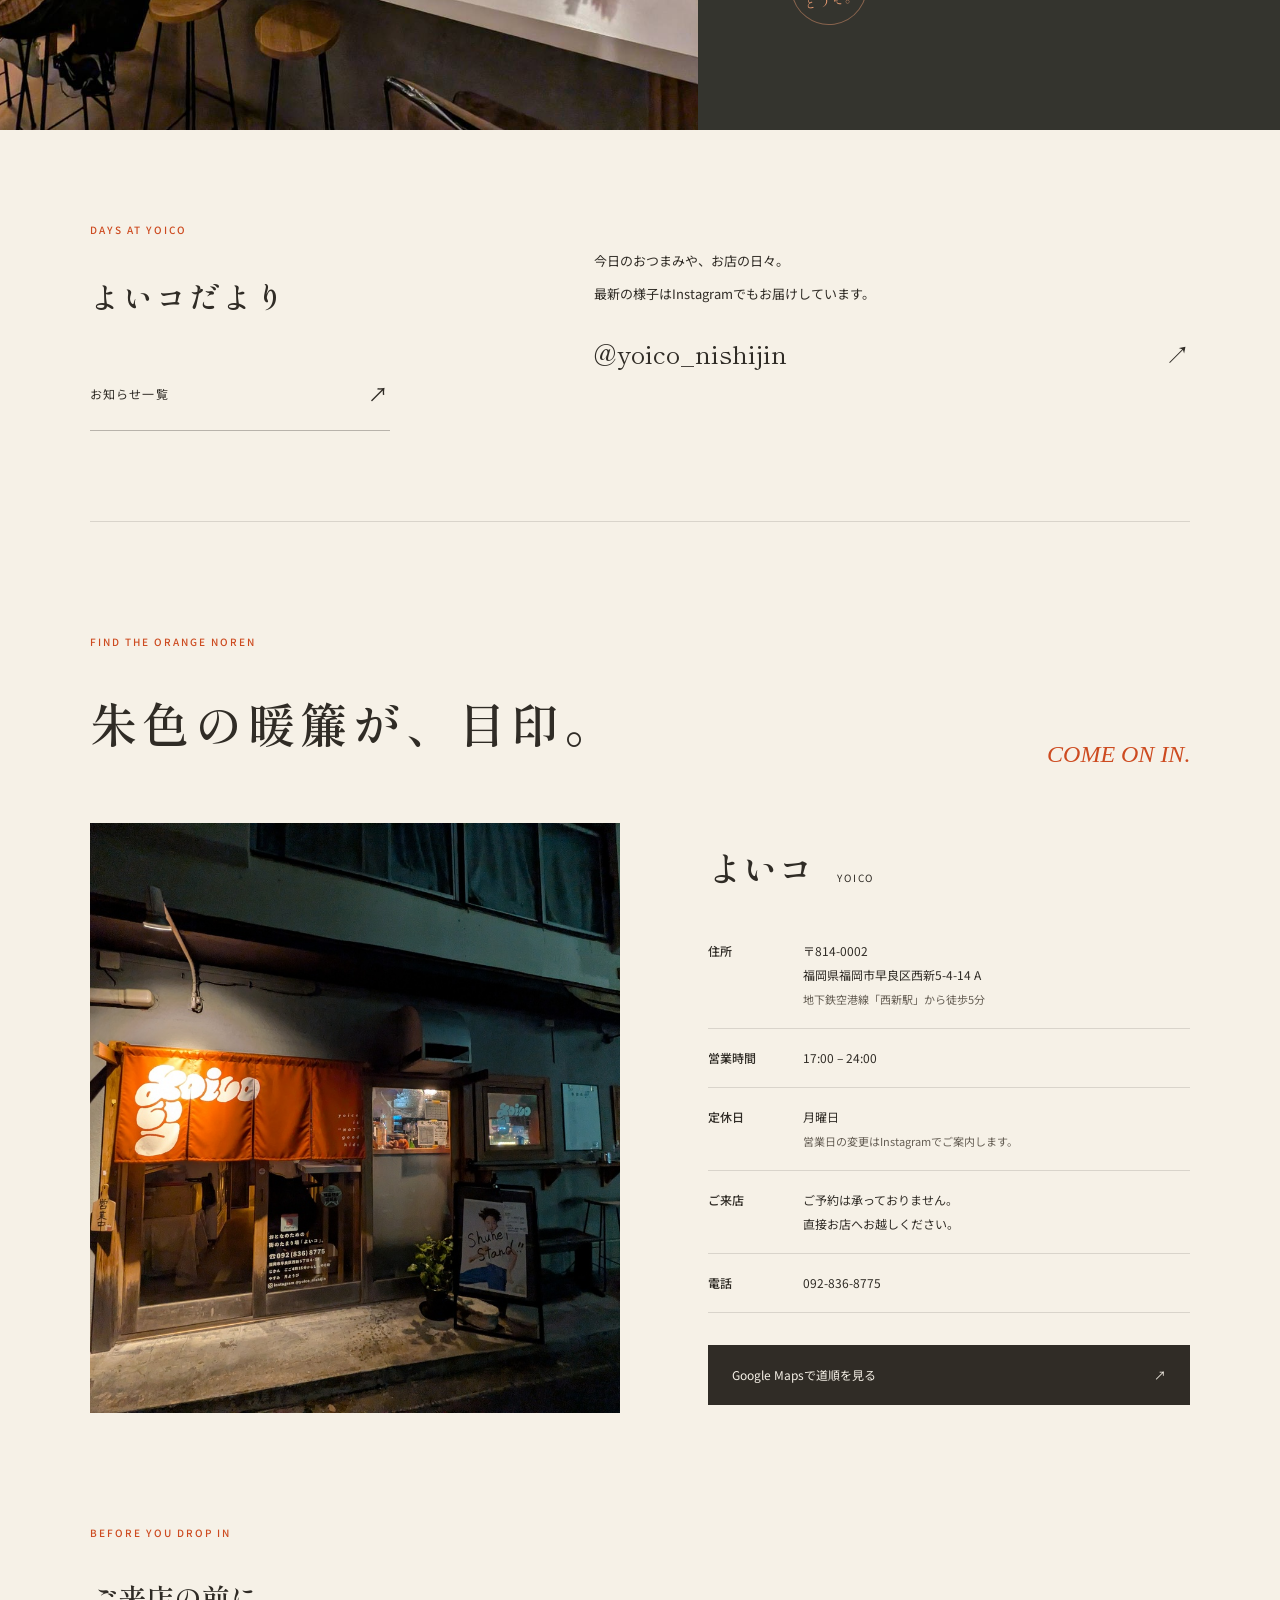
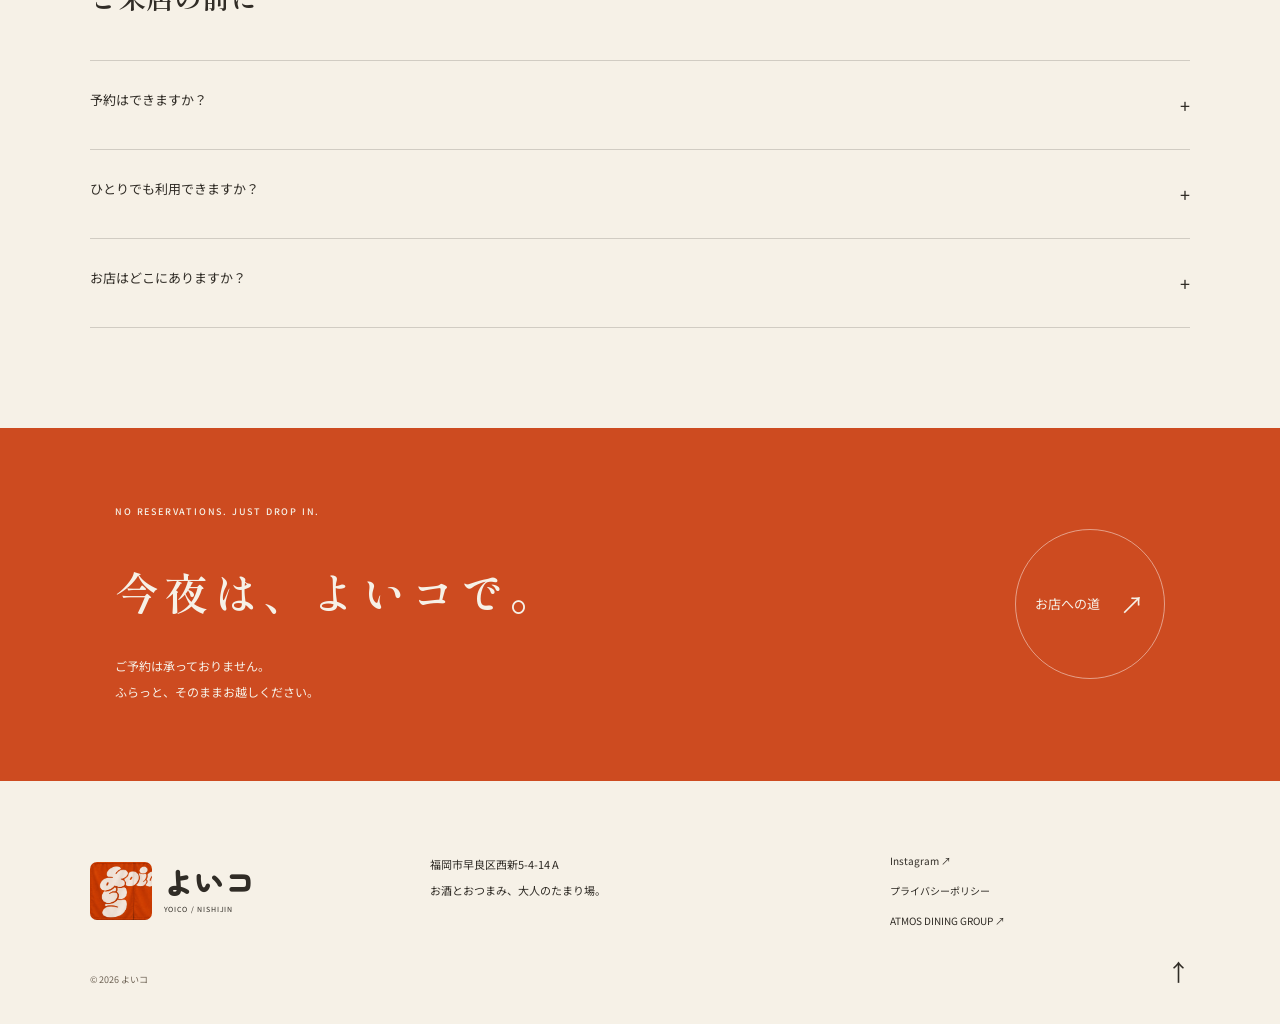
==== commit 712057c0: "Enable noren gestures and entry button in LINE browser" ====
--- a/index.html
+++ b/index.html
@@ -1 +1 @@
-<!doctype html><html lang="ja"><head><meta charset="utf-8"><meta name="viewport" content="width=device-width,initial-scale=1"><meta name="theme-color" content="#ce4b21"><title>【公式】よいコ｜西新の洋食酒場・ワインとおつまみ</title><meta name="description" content="福岡・西新の洋食酒場「よいコ」。朱色の暖簾が目印の、大人のたまり場。ワインや自家製クラフトサワーと、名物ポルペッティーニを。予約不要でふらっとどうぞ。"><meta name="robots" content="index,follow"><link id="canonical-link" rel="canonical" href="https://atmos-dining.github.io/yoico-site/"><meta property="og:type" content="website"><meta property="og:locale" content="ja_JP"><meta property="og:site_name" content="よいコ"><meta property="og:title" content="【公式】よいコ｜西新の洋食酒場・ワインとおつまみ"><meta property="og:description" content="福岡・西新の洋食酒場「よいコ」。朱色の暖簾が目印の、大人のたまり場。ワインや自家製クラフトサワーと、名物ポルペッティーニを。予約不要でふらっとどうぞ。"><meta id="og-url" property="og:url" content="https://atmos-dining.github.io/yoico-site/"><meta property="og:image" content="https://atmos-dining.github.io/yoico-site/images/yoico-exterior.jpg"><meta name="twitter:card" content="summary_large_image"><link rel="icon" href="./images/favicon.svg" type="image/svg+xml"><link rel="preconnect" href="https://fonts.googleapis.com"><link rel="preconnect" href="https://fonts.gstatic.com" crossorigin><link href="https://fonts.googleapis.com/css2?family=Zen+Maru+Gothic:wght@700;900&family=Noto+Sans+JP:wght@400;500;700;900&family=Shippori+Mincho:wght@400;500;600;700&display=swap" rel="stylesheet"><link rel="stylesheet" href="./style.css?v=20261116-hero2"><script src="./site-config.js" defer></script><script src="./common.js" defer></script><script src="./home.js?v=20261116-hero2" defer></script><script src="./vendor/blog-security.js" defer></script><script src="./blog.js" defer></script><script type="application/ld+json">{"@context": "https://schema.org", "@type": "Restaurant", "name": "よいコ", "url": "https://atmos-dining.github.io/yoico-site/", "image": "https://atmos-dining.github.io/yoico-site/images/yoico-exterior.jpg", "telephone": "+81-92-836-8775", "servesCuisine": ["洋食", "バル"], "acceptsReservations": false, "address": {"@type": "PostalAddress", "streetAddress": "西新5-4-14 A", "addressLocality": "福岡市早良区", "addressRegion": "福岡県", "postalCode": "814-0002", "addressCountry": "JP"}, "geo": {"@type": "GeoCoordinates", "latitude": 33.5812219, "longitude": 130.3570468}, "openingHoursSpecification": [{"@type": "OpeningHoursSpecification", "dayOfWeek": ["Tuesday", "Wednesday", "Thursday", "Friday", "Saturday", "Sunday"], "opens": "17:00", "closes": "00:00"}], "sameAs": ["https://www.instagram.com/yoico_nishijin/", "https://maps.app.goo.gl/1e6gciR9RLULjyuq7"], "hasMenu": "https://atmos-dining.github.io/yoico-site/menu.html"}</script><script type="application/ld+json">{"@context": "https://schema.org", "@type": "FAQPage", "mainEntity": [{"@type": "Question", "name": "予約はできますか？", "acceptedAnswer": {"@type": "Answer", "text": "ご予約は承っておりません。ご来店順にご案内いたしますので、直接お店へお越しください。"}}, {"@type": "Question", "name": "ひとりでも利用できますか？", "acceptedAnswer": {"@type": "Answer", "text": "もちろんです。カウンターを中心としたお店で、おひとりでも気軽にお立ち寄りいただけます。"}}]}</script></head><body id="top" class="is-home"><a class="skip-link" href="#main">本文へスキップ</a><div id="site-header"><header class="site-header"><a class="brand" href="/yoico-site/" aria-label="よいコ トップ"><img class="brand-mark" src="./images/noren-design.jpg" alt="" width="62" height="58"><span class="brand-name"><span class="logo-jp">よいコ</span><span class="logo-en">YOICO / NISHIJIN</span></span></a><nav class="desktop-nav" aria-label="メインナビゲーション"><a href="/yoico-site/#concept">よいコのこと</a><a href="/yoico-site/menu.html">おつまみ</a><a href="/yoico-site/drink.html">お酒</a><a href="/yoico-site/blog/">お知らせ</a><a href="/yoico-site/#access">お店への道</a></nav><a class="header-map" href="https://maps.app.goo.gl/1e6gciR9RLULjyuq7" target="_blank" rel="noopener">地図を見る <span>↗</span></a><button class="nav-toggle" aria-controls="mobile-nav" aria-expanded="false" aria-label="メニューを開く"><span></span><span></span></button><nav id="mobile-nav" class="drawer" aria-label="モバイルナビゲーション" hidden><a href="/yoico-site/#concept">よいコのこと</a><a href="/yoico-site/menu.html">おつまみ</a><a href="/yoico-site/drink.html">お酒</a><a href="/yoico-site/blog/">お知らせ</a><a href="/yoico-site/#access">お店への道</a><a href="https://www.instagram.com/yoico_nishijin/" target="_blank" rel="noopener">Instagram ↗</a></nav></header></div><main id="main"><section class="noren-scene" aria-label="よいコへようこそ"><div class="noren-stage"><img class="noren-photo" src="./images/yoico-interior.jpg" alt="よいコの店内、温かな明かりのカウンター" width="1284" height="963" fetchpriority="high"><div class="noren-shade"></div><div class="noren-cloth" aria-hidden="true"><div class="noren-panel"><span class="cloth-fallback">よ<br>い<br>コ</span></div><div class="noren-panel"></div><div class="noren-panel"></div><div class="noren-panel"><span class="cloth-note">yoico<br>is<br>“NOT”<br>good<br>kids</span></div></div><div class="noren-welcome"><p class="noren-kicker">福岡・西新の洋食酒場</p><h1>よいコ</h1><h2>ふらっと、<br>よい夜を。</h2><p class="noren-hours">ワインとおつまみ。大人のたまり場。</p></div><div class="noren-corner"><span>NISHIJIN, FUKUOKA</span><p>ご予約なしで、<br>ふらっとどうぞ。</p></div><button class="noren-enter"><span>暖簾をくぐる</span><i aria-hidden="true">↓</i></button></div></section><div class="home-strip"><span>大人のたまり場、よいコ。</span><span>WINE, SMALL PLATES & GOOD COMPANY</span></div><section class="intro wrap" id="concept"><div class="intro-title"><p class="eyebrow">HELLO, YOICO.</p><h2>よい夜には、<br>よい寄り道を。</h2><span class="vertical-note">西新、路地裏、大人のたまり場。</span></div><div class="intro-copy"><p>一日の終わりに、もう少しだけ。<br>朱色の暖簾の向こうで、ひと息つきませんか。</p><p>西新の路地裏にある、小さな洋食酒場「よいコ」。<br>ワインを片手に、手づくりのおつまみを。<br>コの字のカウンターを囲めば、<br>ひとりの夜も、誰かと過ごす夜も、心地よく。</p><p>気取らず、気ままに。<br>今日の気分で、ふらっとどうぞ。</p><a class="text-link" href="/yoico-site/#space">暖簾の向こうをのぞく <span>↗</span></a></div></section><section class="food" id="food"><div class="wrap section-head"><div><p class="eyebrow">A LITTLE BITE, ANOTHER SIP.</p><h2>お酒がすすむ、<br>よいひと皿。</h2></div><p>洋食を、気軽なおつまみに。<br>一杯と一緒に楽しみたい、よいコの味。</p></div><article class="signature"><div class="signature-photo"><img src="./images/yoico-polpettini.jpg" alt="トマトソースとチーズで仕上げたよいコのポルペッティーニ" loading="lazy" width="1200" height="900"><span>よいコの名物</span></div><div class="signature-copy"><span class="number">01 / SPECIALTY</span><h3>ポルペッティーニ</h3><p class="sub">ころんと、旨みをひと口。</p><p>スパイスを効かせた、やわらかな洋風肉団子。<br>トマトソースで煮込み、チーズをふわり。<br>ワインと合わせて楽しみたい一皿です。</p><a href="/yoico-site/menu.html" class="text-link">おつまみを見る <span>↗</span></a></div></article></section><section class="drink-section wrap"><div class="drink-copy"><p class="eyebrow">WINE & CRAFT SOUR</p><h2>今夜の気分を、<br>グラスに。</h2><p>ワインに、自家製クラフトサワー。<br>おつまみとの組み合わせを楽しんだり、<br>いつもの一杯で、ほっとしたり。</p><p>どれにしようか迷う時間も、よい時間。</p><a class="text-link" href="/yoico-site/drink.html">お酒を見る <span>↗</span></a></div><div class="drink-photos"><img src="./images/yoico-wine.jpg" alt="よいコで楽しむワイン" loading="lazy"><img src="./images/yoico-sangria.jpg" alt="果実を使ったよいコのサングリア" loading="lazy"><span>ONE MORE GOOD MOMENT.</span></div></section><section class="space" id="space"><div class="space-image"><img src="./images/yoico-counter.jpg" alt="木とコンクリートの質感が落ち着くよいコのコの字カウンター" loading="lazy"></div><div class="space-copy"><p class="eyebrow">AROUND THE COUNTER</p><h2>ほどよい距離で、<br>ほどける時間。</h2><p>カウンターが主役の、小さなお店。<br>仕事帰りの一杯にも、二軒目の寄り道にも。<br>立ち飲みならではの気軽さで、<br>自分らしい夜をお過ごしください。</p><span class="space-stamp">ふらっと<br>どうぞ。</span></div></section><section class="news wrap"><div><p class="eyebrow">DAYS AT YOICO</p><h2>よいコだより</h2><a class="text-link" href="/yoico-site/blog/">お知らせ一覧 <span>↗</span></a></div><div id="home-posts"><p>今日のおつまみや、お店の日々。<br>最新の様子はInstagramでもお届けしています。</p><a class="instagram-link" href="https://www.instagram.com/yoico_nishijin/" target="_blank" rel="noopener">@yoico_nishijin <span>↗</span></a></div></section><section class="access wrap" id="access"><div class="section-head"><div><p class="eyebrow">FIND THE ORANGE NOREN</p><h2>朱色の暖簾が、目印。</h2></div><span class="access-en">COME ON IN.</span></div><div class="access-grid"><img src="./images/yoico-exterior.jpg" alt="西新の路地に佇むよいコの外観と朱色の暖簾" loading="lazy"><div class="access-info"><h3>よいコ <small>YOICO</small></h3><dl><div><dt>住所</dt><dd>〒814-0002<br>福岡県福岡市早良区西新5-4-14 A<br><span>地下鉄空港線「西新駅」から徒歩5分</span></dd></div><div><dt>営業時間</dt><dd>17:00 – 24:00</dd></div><div><dt>定休日</dt><dd>月曜日<br><span>営業日の変更はInstagramでご案内します。</span></dd></div><div><dt>ご来店</dt><dd>ご予約は承っておりません。<br>直接お店へお越しください。</dd></div><div><dt>電話</dt><dd><a href="tel:0928368775">092-836-8775</a></dd></div></dl><a class="button" href="https://maps.app.goo.gl/1e6gciR9RLULjyuq7" target="_blank" rel="noopener">Google Mapsで道順を見る <span>↗</span></a></div></div></section><section class="faq wrap"><p class="eyebrow">BEFORE YOU DROP IN</p><h2>ご来店の前に</h2><details><summary>予約はできますか？</summary><p>ご予約は承っておりません。ご来店順にご案内いたしますので、直接お店へお越しください。</p></details><details><summary>ひとりでも利用できますか？</summary><p>もちろんです。カウンターを中心としたお店で、おひとりでも気軽にお立ち寄りいただけます。</p></details><details><summary>お店はどこにありますか？</summary><p>地下鉄空港線「西新駅」から徒歩5分。西新5丁目の路地裏、朱色の暖簾が目印です。</p></details></section></main><div id="site-bottom"><section class="drop-in"><div><p class="eyebrow">NO RESERVATIONS. JUST DROP IN.</p><h2>今夜は、よいコで。</h2><p>ご予約は承っておりません。<br>ふらっと、そのままお越しください。</p></div><a class="round-link" href="https://maps.app.goo.gl/1e6gciR9RLULjyuq7" target="_blank" rel="noopener">お店への道 <span>↗</span></a></section><footer class="footer"><a class="brand" href="/yoico-site/"><img class="brand-mark" src="./images/noren-design.jpg" alt="" width="62" height="58"><span class="brand-name"><span class="logo-jp">よいコ</span><span class="logo-en">YOICO / NISHIJIN</span></span></a><p>福岡市早良区西新5-4-14 A<br>お酒とおつまみ、大人のたまり場。</p><div><a href="https://www.instagram.com/yoico_nishijin/" target="_blank" rel="noopener">Instagram ↗</a><a href="/yoico-site/privacy.html">プライバシーポリシー</a><a href="https://atmos-dining.com/" target="_blank" rel="noopener">ATMOS DINING GROUP ↗</a></div><small>© <span>2026</span> よいコ</small><a href="#top" class="back-top" aria-label="ページの先頭へ">↑</a></footer></div></body></html>+<!doctype html><html lang="ja"><head><meta charset="utf-8"><meta name="viewport" content="width=device-width,initial-scale=1"><meta name="theme-color" content="#ce4b21"><title>【公式】よいコ｜西新の洋食酒場・ワインとおつまみ</title><meta name="description" content="福岡・西新の洋食酒場「よいコ」。朱色の暖簾が目印の、大人のたまり場。ワインや自家製クラフトサワーと、名物ポルペッティーニを。予約不要でふらっとどうぞ。"><meta name="robots" content="index,follow"><link id="canonical-link" rel="canonical" href="https://atmos-dining.github.io/yoico-site/"><meta property="og:type" content="website"><meta property="og:locale" content="ja_JP"><meta property="og:site_name" content="よいコ"><meta property="og:title" content="【公式】よいコ｜西新の洋食酒場・ワインとおつまみ"><meta property="og:description" content="福岡・西新の洋食酒場「よいコ」。朱色の暖簾が目印の、大人のたまり場。ワインや自家製クラフトサワーと、名物ポルペッティーニを。予約不要でふらっとどうぞ。"><meta id="og-url" property="og:url" content="https://atmos-dining.github.io/yoico-site/"><meta property="og:image" content="https://atmos-dining.github.io/yoico-site/images/yoico-exterior.jpg"><meta name="twitter:card" content="summary_large_image"><link rel="icon" href="./images/favicon.svg" type="image/svg+xml"><link rel="preconnect" href="https://fonts.googleapis.com"><link rel="preconnect" href="https://fonts.gstatic.com" crossorigin><link href="https://fonts.googleapis.com/css2?family=Zen+Maru+Gothic:wght@700;900&family=Noto+Sans+JP:wght@400;500;700;900&family=Shippori+Mincho:wght@400;500;600;700&display=swap" rel="stylesheet"><link rel="stylesheet" href="./style.css?v=20261116-hero2"><script src="./site-config.js" defer></script><script src="./common.js" defer></script><script src="./home.js?v=20261116-line-fix" defer></script><script src="./vendor/blog-security.js" defer></script><script src="./blog.js" defer></script><script type="application/ld+json">{"@context": "https://schema.org", "@type": "Restaurant", "name": "よいコ", "url": "https://atmos-dining.github.io/yoico-site/", "image": "https://atmos-dining.github.io/yoico-site/images/yoico-exterior.jpg", "telephone": "+81-92-836-8775", "servesCuisine": ["洋食", "バル"], "acceptsReservations": false, "address": {"@type": "PostalAddress", "streetAddress": "西新5-4-14 A", "addressLocality": "福岡市早良区", "addressRegion": "福岡県", "postalCode": "814-0002", "addressCountry": "JP"}, "geo": {"@type": "GeoCoordinates", "latitude": 33.5812219, "longitude": 130.3570468}, "openingHoursSpecification": [{"@type": "OpeningHoursSpecification", "dayOfWeek": ["Tuesday", "Wednesday", "Thursday", "Friday", "Saturday", "Sunday"], "opens": "17:00", "closes": "00:00"}], "sameAs": ["https://www.instagram.com/yoico_nishijin/", "https://maps.app.goo.gl/1e6gciR9RLULjyuq7"], "hasMenu": "https://atmos-dining.github.io/yoico-site/menu.html"}</script><script type="application/ld+json">{"@context": "https://schema.org", "@type": "FAQPage", "mainEntity": [{"@type": "Question", "name": "予約はできますか？", "acceptedAnswer": {"@type": "Answer", "text": "ご予約は承っておりません。ご来店順にご案内いたしますので、直接お店へお越しください。"}}, {"@type": "Question", "name": "ひとりでも利用できますか？", "acceptedAnswer": {"@type": "Answer", "text": "もちろんです。カウンターを中心としたお店で、おひとりでも気軽にお立ち寄りいただけます。"}}]}</script></head><body id="top" class="is-home"><a class="skip-link" href="#main">本文へスキップ</a><div id="site-header"><header class="site-header"><a class="brand" href="/yoico-site/" aria-label="よいコ トップ"><img class="brand-mark" src="./images/noren-design.jpg" alt="" width="62" height="58"><span class="brand-name"><span class="logo-jp">よいコ</span><span class="logo-en">YOICO / NISHIJIN</span></span></a><nav class="desktop-nav" aria-label="メインナビゲーション"><a href="/yoico-site/#concept">よいコのこと</a><a href="/yoico-site/menu.html">おつまみ</a><a href="/yoico-site/drink.html">お酒</a><a href="/yoico-site/blog/">お知らせ</a><a href="/yoico-site/#access">お店への道</a></nav><a class="header-map" href="https://maps.app.goo.gl/1e6gciR9RLULjyuq7" target="_blank" rel="noopener">地図を見る <span>↗</span></a><button class="nav-toggle" aria-controls="mobile-nav" aria-expanded="false" aria-label="メニューを開く"><span></span><span></span></button><nav id="mobile-nav" class="drawer" aria-label="モバイルナビゲーション" hidden><a href="/yoico-site/#concept">よいコのこと</a><a href="/yoico-site/menu.html">おつまみ</a><a href="/yoico-site/drink.html">お酒</a><a href="/yoico-site/blog/">お知らせ</a><a href="/yoico-site/#access">お店への道</a><a href="https://www.instagram.com/yoico_nishijin/" target="_blank" rel="noopener">Instagram ↗</a></nav></header></div><main id="main"><section class="noren-scene" aria-label="よいコへようこそ"><div class="noren-stage"><img class="noren-photo" src="./images/yoico-interior.jpg" alt="よいコの店内、温かな明かりのカウンター" width="1284" height="963" fetchpriority="high"><div class="noren-shade"></div><div class="noren-cloth" aria-hidden="true"><div class="noren-panel"><span class="cloth-fallback">よ<br>い<br>コ</span></div><div class="noren-panel"></div><div class="noren-panel"></div><div class="noren-panel"><span class="cloth-note">yoico<br>is<br>“NOT”<br>good<br>kids</span></div></div><div class="noren-welcome"><p class="noren-kicker">福岡・西新の洋食酒場</p><h1>よいコ</h1><h2>ふらっと、<br>よい夜を。</h2><p class="noren-hours">ワインとおつまみ。大人のたまり場。</p></div><div class="noren-corner"><span>NISHIJIN, FUKUOKA</span><p>ご予約なしで、<br>ふらっとどうぞ。</p></div><button class="noren-enter"><span>暖簾をくぐる</span><i aria-hidden="true">↓</i></button></div></section><div class="home-strip"><span>大人のたまり場、よいコ。</span><span>WINE, SMALL PLATES & GOOD COMPANY</span></div><section class="intro wrap" id="concept"><div class="intro-title"><p class="eyebrow">HELLO, YOICO.</p><h2>よい夜には、<br>よい寄り道を。</h2><span class="vertical-note">西新、路地裏、大人のたまり場。</span></div><div class="intro-copy"><p>一日の終わりに、もう少しだけ。<br>朱色の暖簾の向こうで、ひと息つきませんか。</p><p>西新の路地裏にある、小さな洋食酒場「よいコ」。<br>ワインを片手に、手づくりのおつまみを。<br>コの字のカウンターを囲めば、<br>ひとりの夜も、誰かと過ごす夜も、心地よく。</p><p>気取らず、気ままに。<br>今日の気分で、ふらっとどうぞ。</p><a class="text-link" href="/yoico-site/#space">暖簾の向こうをのぞく <span>↗</span></a></div></section><section class="food" id="food"><div class="wrap section-head"><div><p class="eyebrow">A LITTLE BITE, ANOTHER SIP.</p><h2>お酒がすすむ、<br>よいひと皿。</h2></div><p>洋食を、気軽なおつまみに。<br>一杯と一緒に楽しみたい、よいコの味。</p></div><article class="signature"><div class="signature-photo"><img src="./images/yoico-polpettini.jpg" alt="トマトソースとチーズで仕上げたよいコのポルペッティーニ" loading="lazy" width="1200" height="900"><span>よいコの名物</span></div><div class="signature-copy"><span class="number">01 / SPECIALTY</span><h3>ポルペッティーニ</h3><p class="sub">ころんと、旨みをひと口。</p><p>スパイスを効かせた、やわらかな洋風肉団子。<br>トマトソースで煮込み、チーズをふわり。<br>ワインと合わせて楽しみたい一皿です。</p><a href="/yoico-site/menu.html" class="text-link">おつまみを見る <span>↗</span></a></div></article></section><section class="drink-section wrap"><div class="drink-copy"><p class="eyebrow">WINE & CRAFT SOUR</p><h2>今夜の気分を、<br>グラスに。</h2><p>ワインに、自家製クラフトサワー。<br>おつまみとの組み合わせを楽しんだり、<br>いつもの一杯で、ほっとしたり。</p><p>どれにしようか迷う時間も、よい時間。</p><a class="text-link" href="/yoico-site/drink.html">お酒を見る <span>↗</span></a></div><div class="drink-photos"><img src="./images/yoico-wine.jpg" alt="よいコで楽しむワイン" loading="lazy"><img src="./images/yoico-sangria.jpg" alt="果実を使ったよいコのサングリア" loading="lazy"><span>ONE MORE GOOD MOMENT.</span></div></section><section class="space" id="space"><div class="space-image"><img src="./images/yoico-counter.jpg" alt="木とコンクリートの質感が落ち着くよいコのコの字カウンター" loading="lazy"></div><div class="space-copy"><p class="eyebrow">AROUND THE COUNTER</p><h2>ほどよい距離で、<br>ほどける時間。</h2><p>カウンターが主役の、小さなお店。<br>仕事帰りの一杯にも、二軒目の寄り道にも。<br>立ち飲みならではの気軽さで、<br>自分らしい夜をお過ごしください。</p><span class="space-stamp">ふらっと<br>どうぞ。</span></div></section><section class="news wrap"><div><p class="eyebrow">DAYS AT YOICO</p><h2>よいコだより</h2><a class="text-link" href="/yoico-site/blog/">お知らせ一覧 <span>↗</span></a></div><div id="home-posts"><p>今日のおつまみや、お店の日々。<br>最新の様子はInstagramでもお届けしています。</p><a class="instagram-link" href="https://www.instagram.com/yoico_nishijin/" target="_blank" rel="noopener">@yoico_nishijin <span>↗</span></a></div></section><section class="access wrap" id="access"><div class="section-head"><div><p class="eyebrow">FIND THE ORANGE NOREN</p><h2>朱色の暖簾が、目印。</h2></div><span class="access-en">COME ON IN.</span></div><div class="access-grid"><img src="./images/yoico-exterior.jpg" alt="西新の路地に佇むよいコの外観と朱色の暖簾" loading="lazy"><div class="access-info"><h3>よいコ <small>YOICO</small></h3><dl><div><dt>住所</dt><dd>〒814-0002<br>福岡県福岡市早良区西新5-4-14 A<br><span>地下鉄空港線「西新駅」から徒歩5分</span></dd></div><div><dt>営業時間</dt><dd>17:00 – 24:00</dd></div><div><dt>定休日</dt><dd>月曜日<br><span>営業日の変更はInstagramでご案内します。</span></dd></div><div><dt>ご来店</dt><dd>ご予約は承っておりません。<br>直接お店へお越しください。</dd></div><div><dt>電話</dt><dd><a href="tel:0928368775">092-836-8775</a></dd></div></dl><a class="button" href="https://maps.app.goo.gl/1e6gciR9RLULjyuq7" target="_blank" rel="noopener">Google Mapsで道順を見る <span>↗</span></a></div></div></section><section class="faq wrap"><p class="eyebrow">BEFORE YOU DROP IN</p><h2>ご来店の前に</h2><details><summary>予約はできますか？</summary><p>ご予約は承っておりません。ご来店順にご案内いたしますので、直接お店へお越しください。</p></details><details><summary>ひとりでも利用できますか？</summary><p>もちろんです。カウンターを中心としたお店で、おひとりでも気軽にお立ち寄りいただけます。</p></details><details><summary>お店はどこにありますか？</summary><p>地下鉄空港線「西新駅」から徒歩5分。西新5丁目の路地裏、朱色の暖簾が目印です。</p></details></section></main><div id="site-bottom"><section class="drop-in"><div><p class="eyebrow">NO RESERVATIONS. JUST DROP IN.</p><h2>今夜は、よいコで。</h2><p>ご予約は承っておりません。<br>ふらっと、そのままお越しください。</p></div><a class="round-link" href="https://maps.app.goo.gl/1e6gciR9RLULjyuq7" target="_blank" rel="noopener">お店への道 <span>↗</span></a></section><footer class="footer"><a class="brand" href="/yoico-site/"><img class="brand-mark" src="./images/noren-design.jpg" alt="" width="62" height="58"><span class="brand-name"><span class="logo-jp">よいコ</span><span class="logo-en">YOICO / NISHIJIN</span></span></a><p>福岡市早良区西新5-4-14 A<br>お酒とおつまみ、大人のたまり場。</p><div><a href="https://www.instagram.com/yoico_nishijin/" target="_blank" rel="noopener">Instagram ↗</a><a href="/yoico-site/privacy.html">プライバシーポリシー</a><a href="https://atmos-dining.com/" target="_blank" rel="noopener">ATMOS DINING GROUP ↗</a></div><small>© <span>2026</span> よいコ</small><a href="#top" class="back-top" aria-label="ページの先頭へ">↑</a></footer></div></body></html>
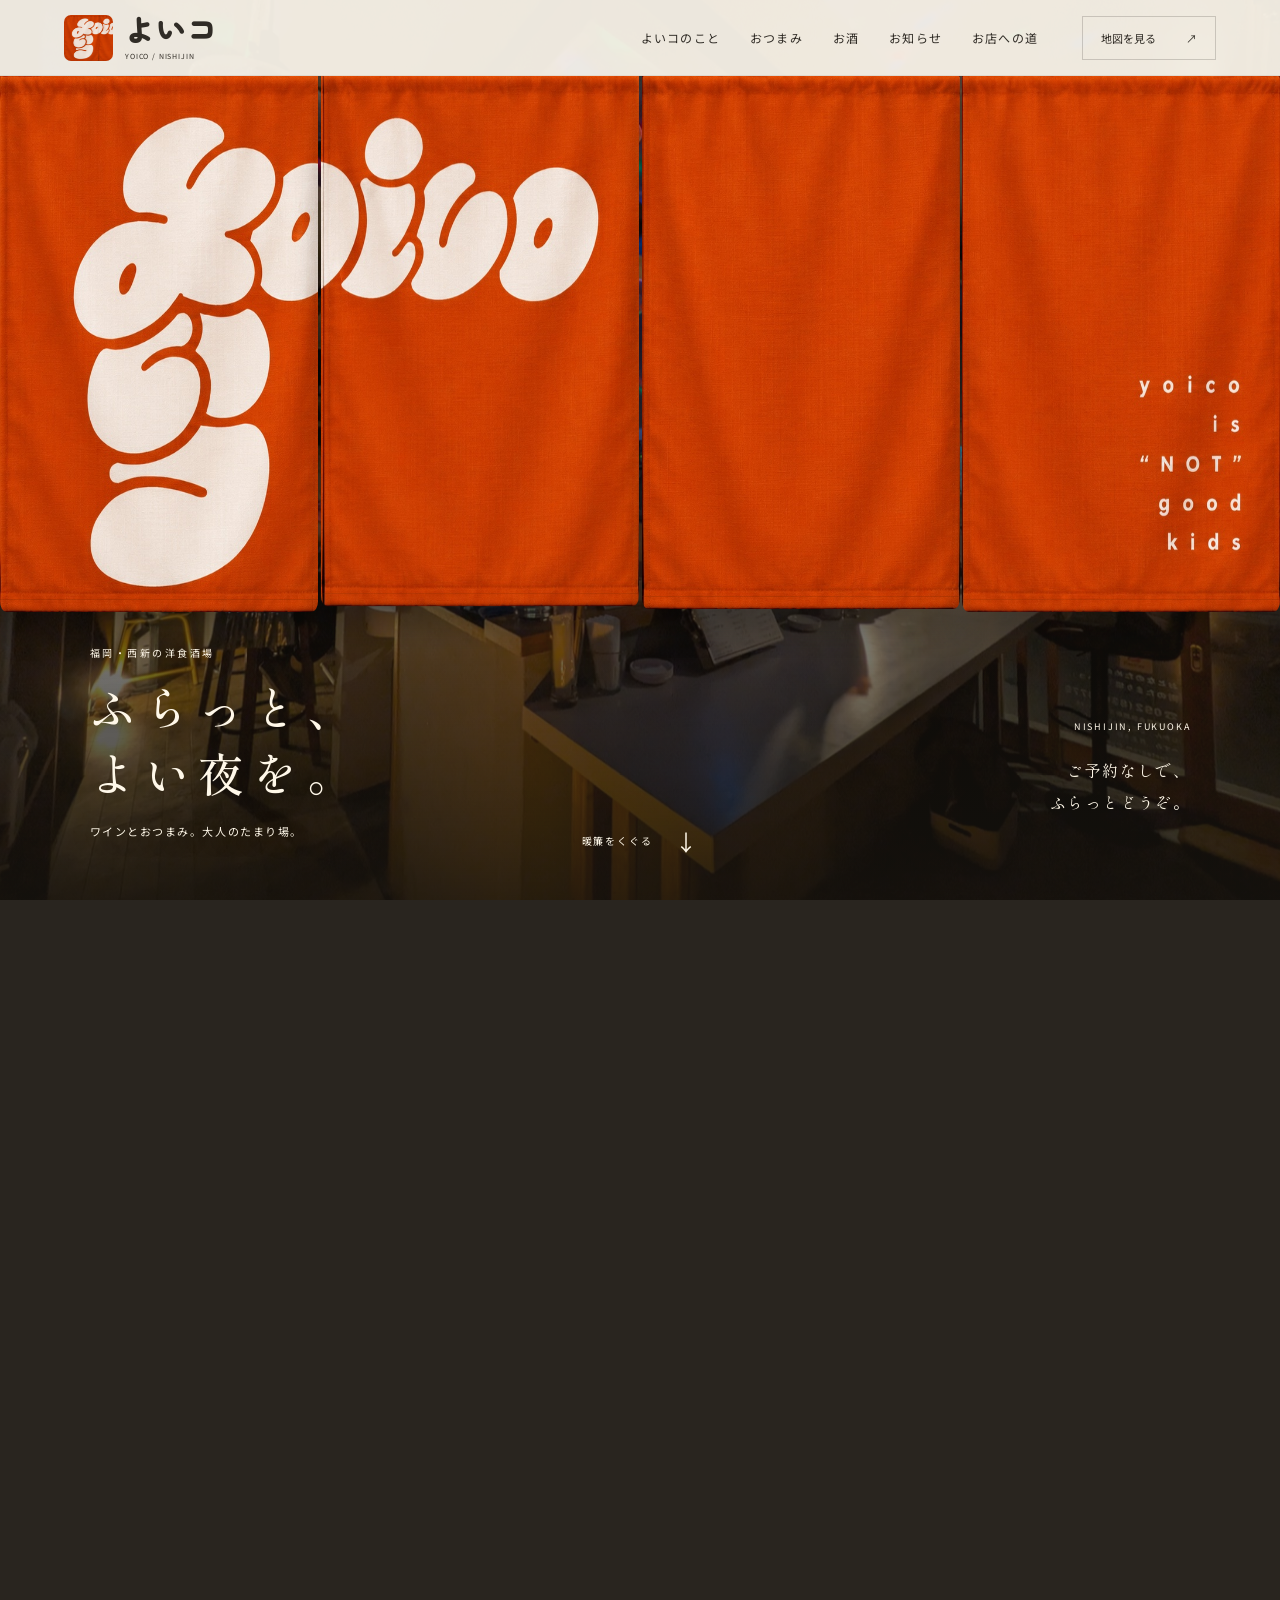
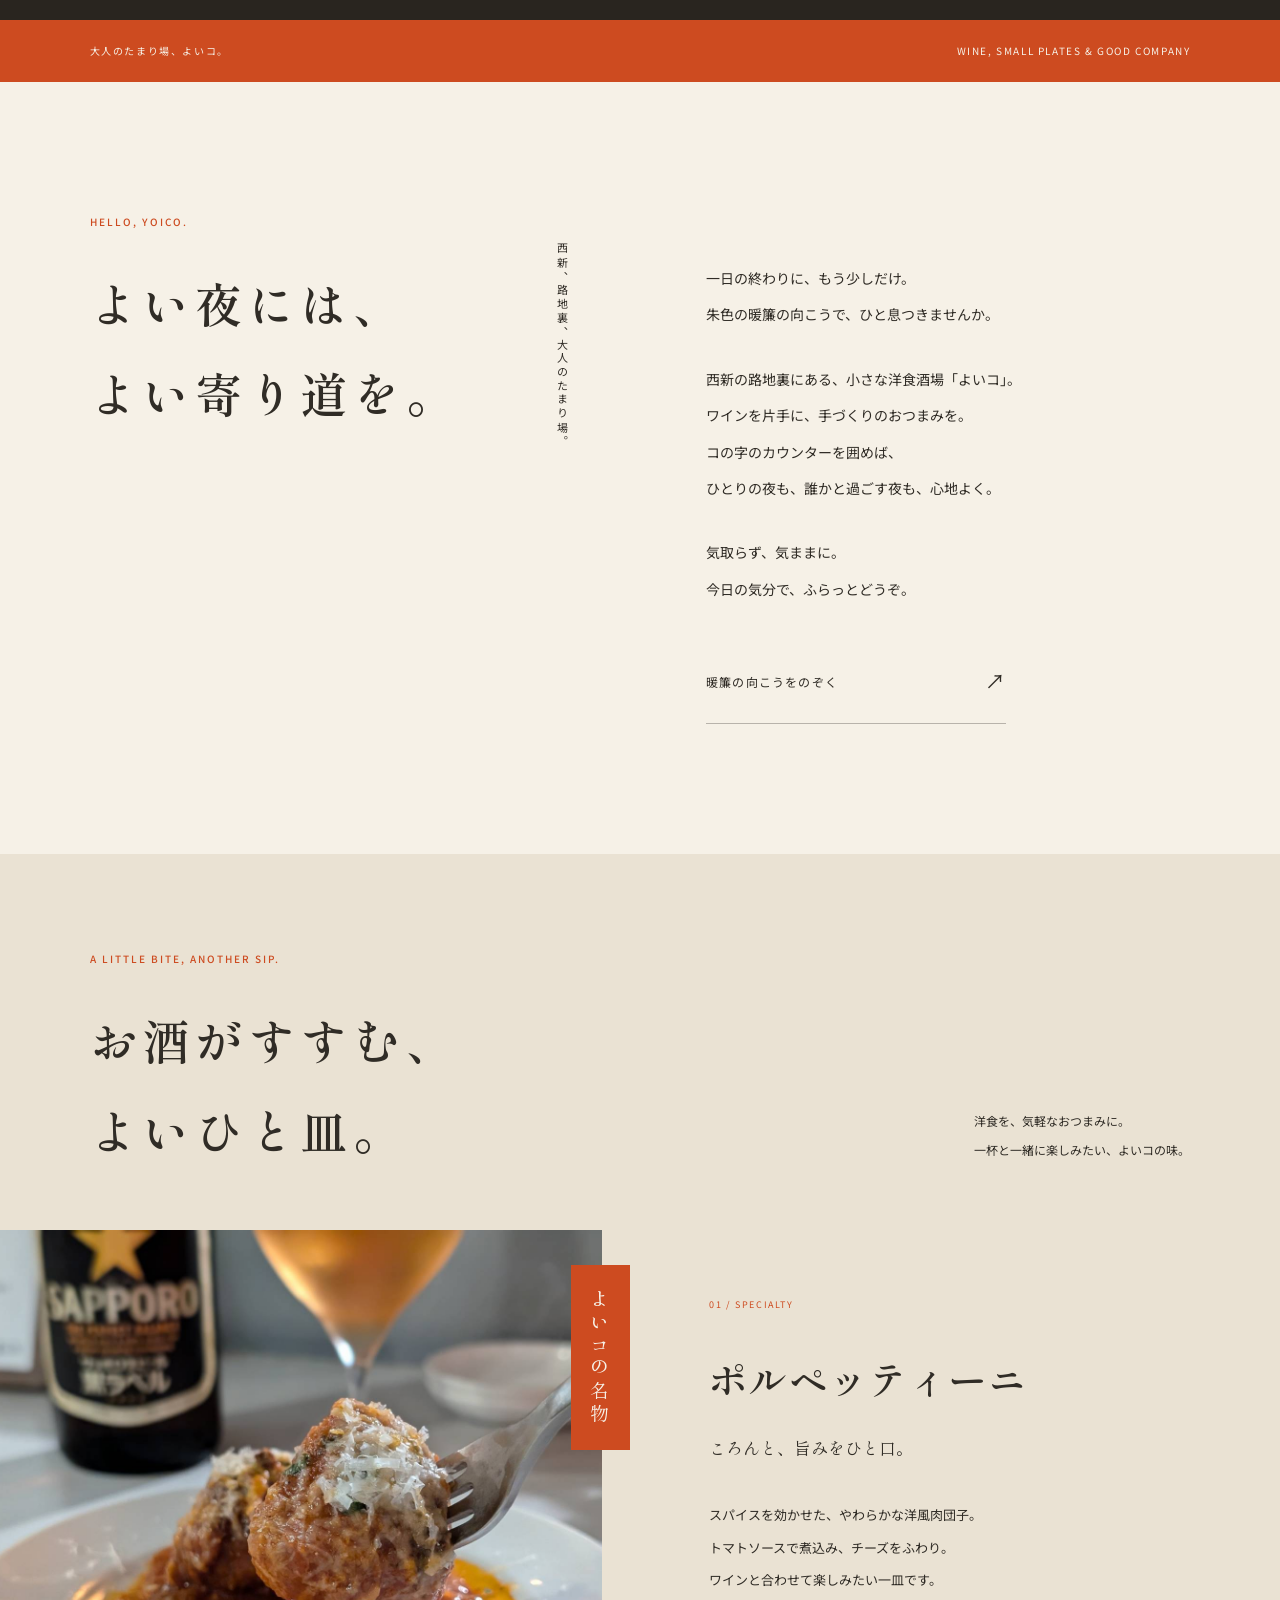
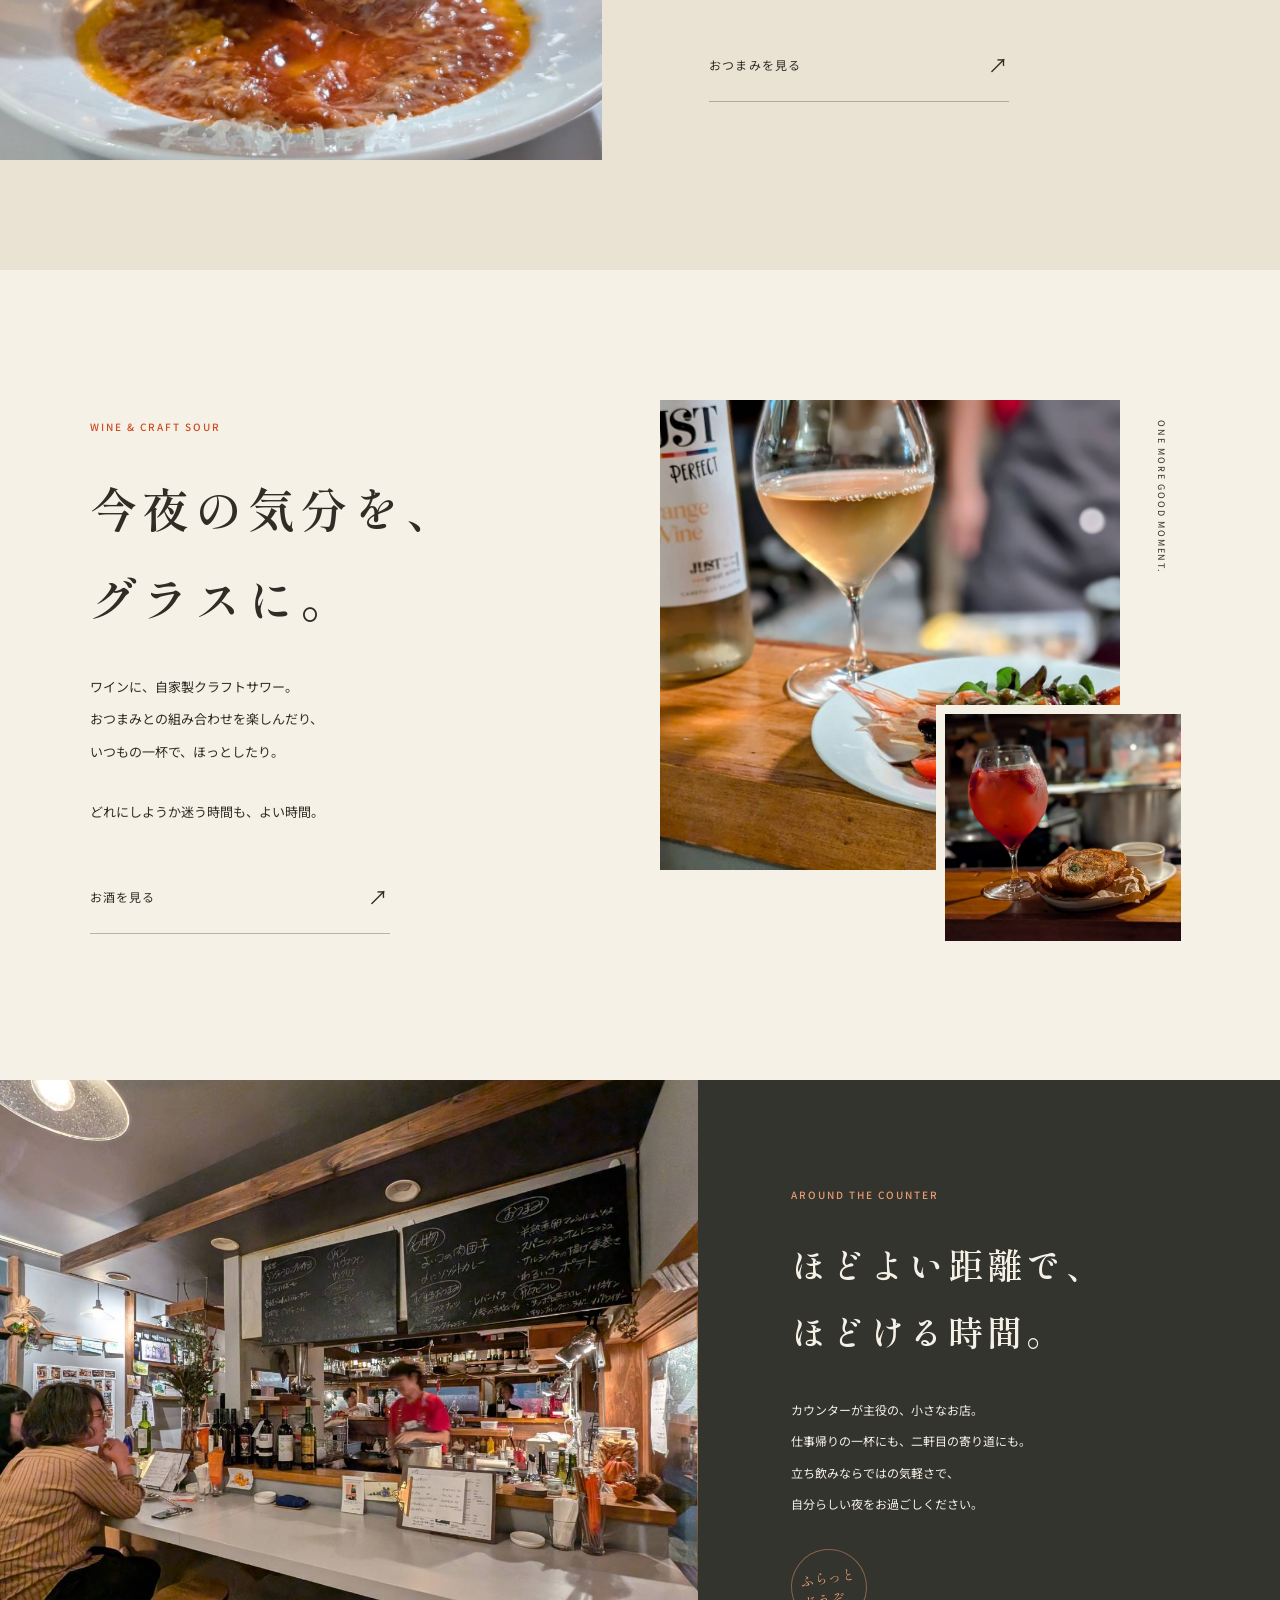
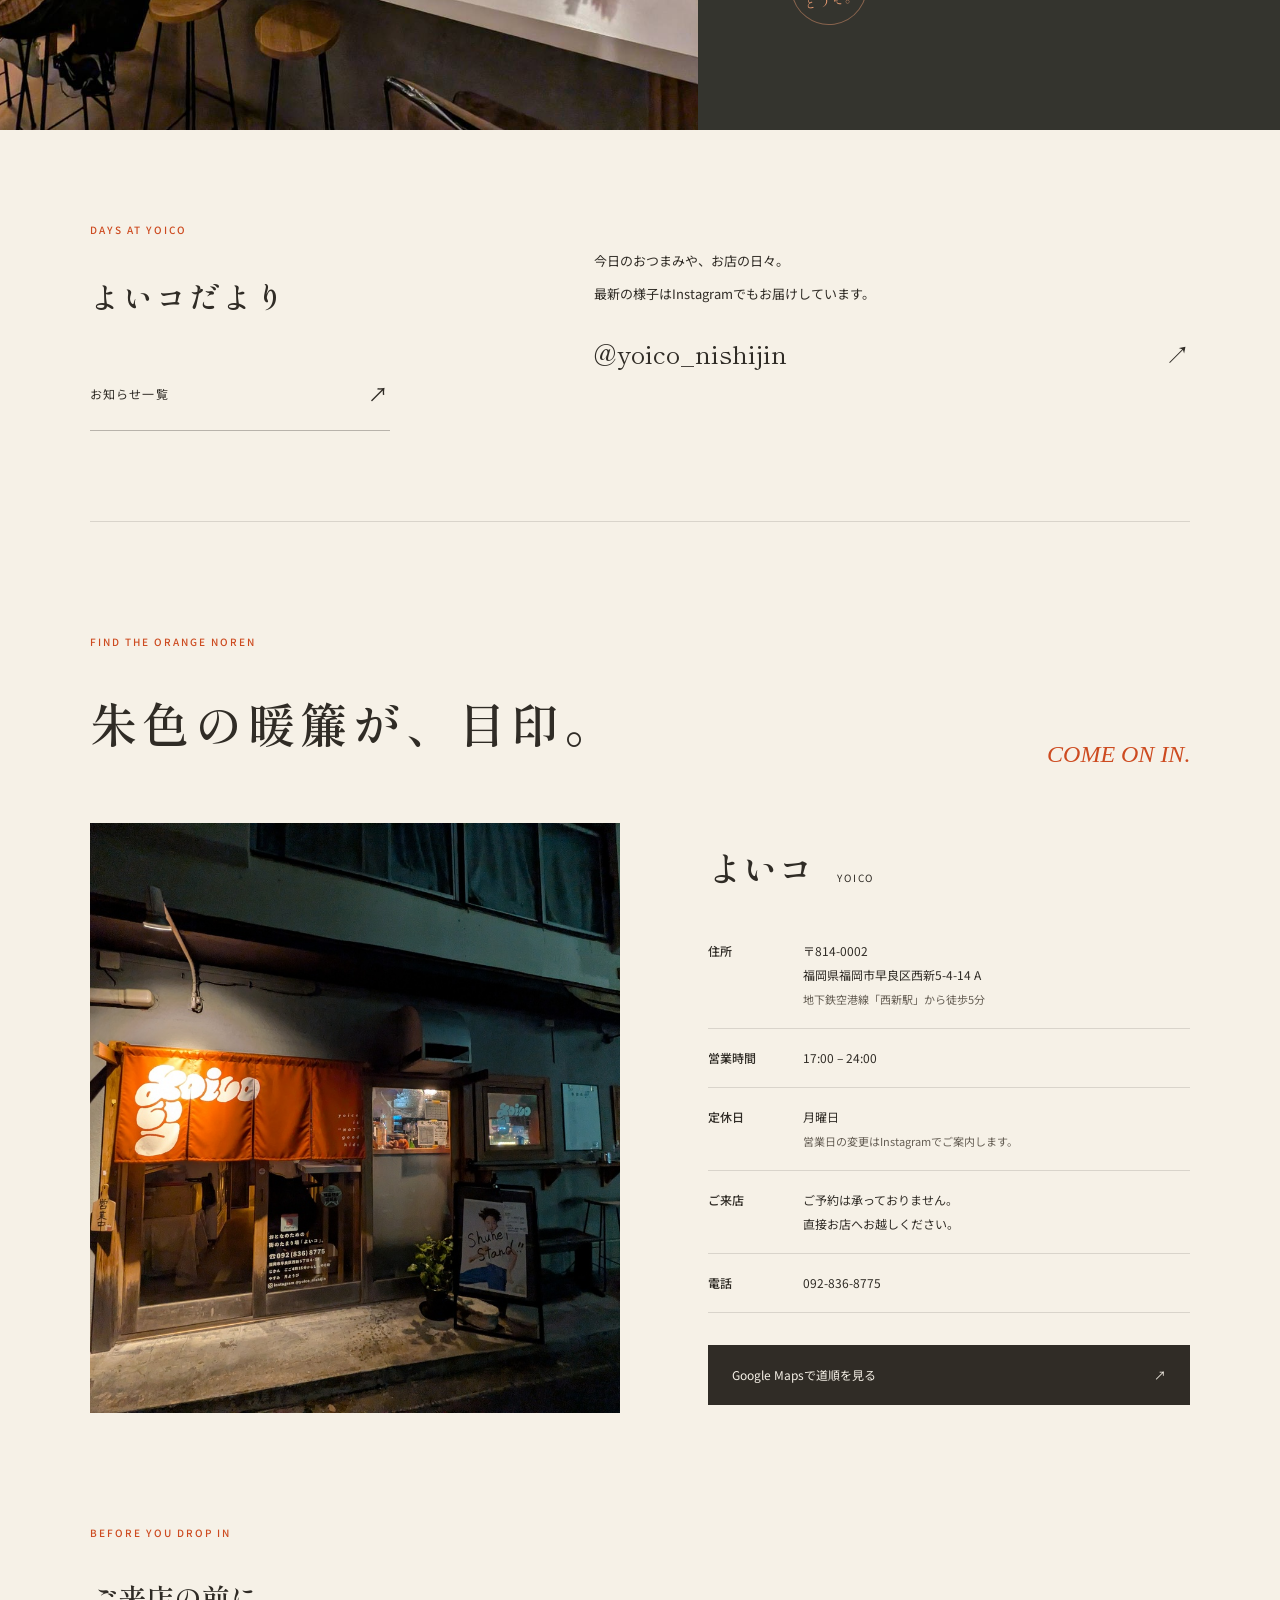
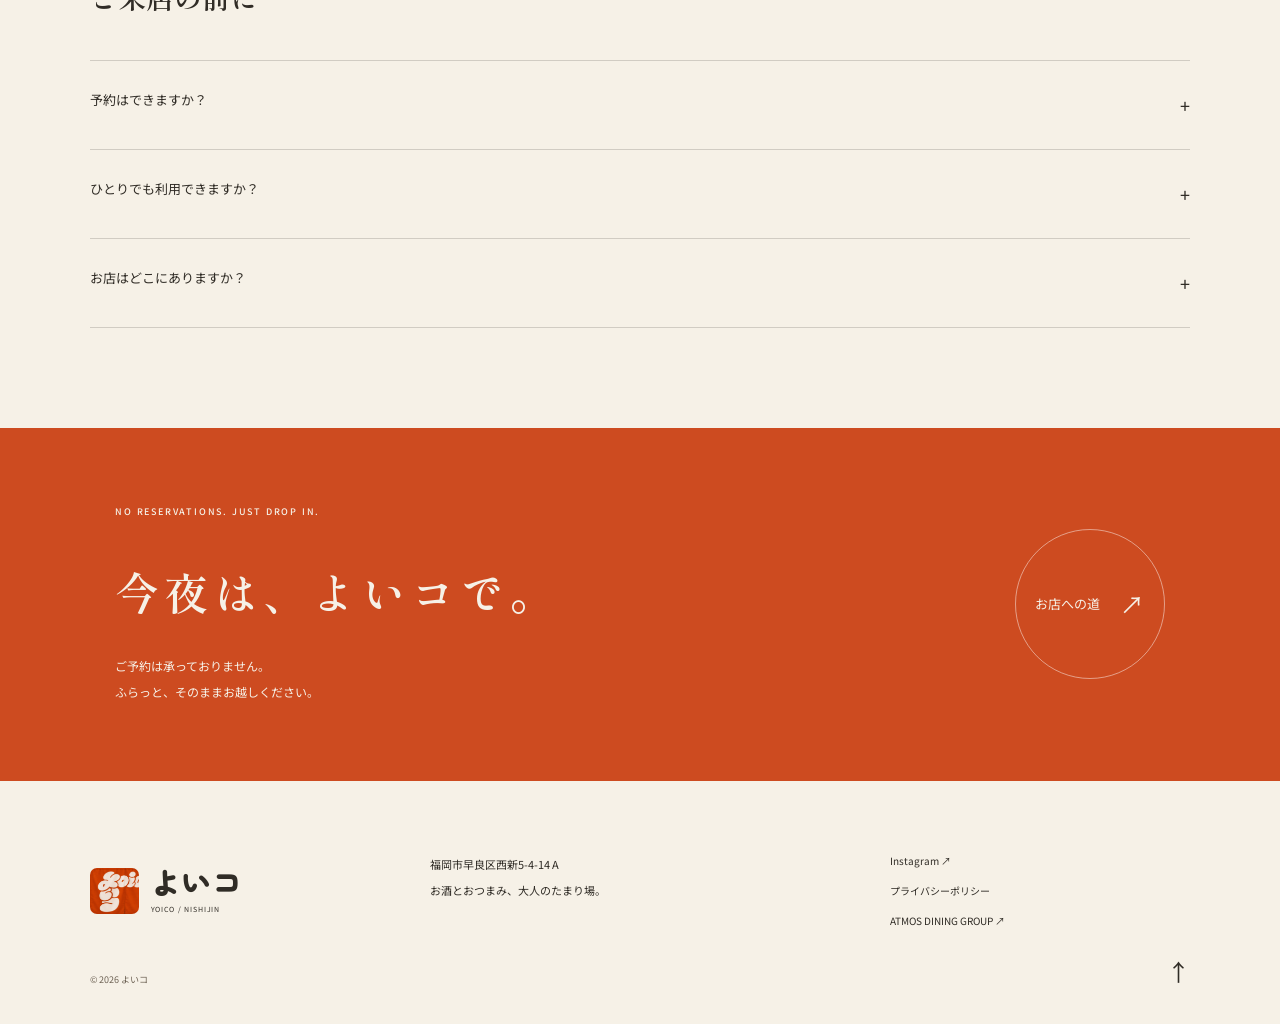
==== commit 69a79a45: "Keep noren operable in reduced motion and older WebKit; compact header" ====
--- a/index.html
+++ b/index.html
@@ -1 +1 @@
-<!doctype html><html lang="ja"><head><meta charset="utf-8"><meta name="viewport" content="width=device-width,initial-scale=1"><meta name="theme-color" content="#ce4b21"><title>【公式】よいコ｜西新の洋食酒場・ワインとおつまみ</title><meta name="description" content="福岡・西新の洋食酒場「よいコ」。朱色の暖簾が目印の、大人のたまり場。ワインや自家製クラフトサワーと、名物ポルペッティーニを。予約不要でふらっとどうぞ。"><meta name="robots" content="index,follow"><link id="canonical-link" rel="canonical" href="https://atmos-dining.github.io/yoico-site/"><meta property="og:type" content="website"><meta property="og:locale" content="ja_JP"><meta property="og:site_name" content="よいコ"><meta property="og:title" content="【公式】よいコ｜西新の洋食酒場・ワインとおつまみ"><meta property="og:description" content="福岡・西新の洋食酒場「よいコ」。朱色の暖簾が目印の、大人のたまり場。ワインや自家製クラフトサワーと、名物ポルペッティーニを。予約不要でふらっとどうぞ。"><meta id="og-url" property="og:url" content="https://atmos-dining.github.io/yoico-site/"><meta property="og:image" content="https://atmos-dining.github.io/yoico-site/images/yoico-exterior.jpg"><meta name="twitter:card" content="summary_large_image"><link rel="icon" href="./images/favicon.svg" type="image/svg+xml"><link rel="preconnect" href="https://fonts.googleapis.com"><link rel="preconnect" href="https://fonts.gstatic.com" crossorigin><link href="https://fonts.googleapis.com/css2?family=Zen+Maru+Gothic:wght@700;900&family=Noto+Sans+JP:wght@400;500;700;900&family=Shippori+Mincho:wght@400;500;600;700&display=swap" rel="stylesheet"><link rel="stylesheet" href="./style.css?v=20261116-hero2"><script src="./site-config.js" defer></script><script src="./common.js" defer></script><script src="./home.js?v=20261116-line-fix" defer></script><script src="./vendor/blog-security.js" defer></script><script src="./blog.js" defer></script><script type="application/ld+json">{"@context": "https://schema.org", "@type": "Restaurant", "name": "よいコ", "url": "https://atmos-dining.github.io/yoico-site/", "image": "https://atmos-dining.github.io/yoico-site/images/yoico-exterior.jpg", "telephone": "+81-92-836-8775", "servesCuisine": ["洋食", "バル"], "acceptsReservations": false, "address": {"@type": "PostalAddress", "streetAddress": "西新5-4-14 A", "addressLocality": "福岡市早良区", "addressRegion": "福岡県", "postalCode": "814-0002", "addressCountry": "JP"}, "geo": {"@type": "GeoCoordinates", "latitude": 33.5812219, "longitude": 130.3570468}, "openingHoursSpecification": [{"@type": "OpeningHoursSpecification", "dayOfWeek": ["Tuesday", "Wednesday", "Thursday", "Friday", "Saturday", "Sunday"], "opens": "17:00", "closes": "00:00"}], "sameAs": ["https://www.instagram.com/yoico_nishijin/", "https://maps.app.goo.gl/1e6gciR9RLULjyuq7"], "hasMenu": "https://atmos-dining.github.io/yoico-site/menu.html"}</script><script type="application/ld+json">{"@context": "https://schema.org", "@type": "FAQPage", "mainEntity": [{"@type": "Question", "name": "予約はできますか？", "acceptedAnswer": {"@type": "Answer", "text": "ご予約は承っておりません。ご来店順にご案内いたしますので、直接お店へお越しください。"}}, {"@type": "Question", "name": "ひとりでも利用できますか？", "acceptedAnswer": {"@type": "Answer", "text": "もちろんです。カウンターを中心としたお店で、おひとりでも気軽にお立ち寄りいただけます。"}}]}</script></head><body id="top" class="is-home"><a class="skip-link" href="#main">本文へスキップ</a><div id="site-header"><header class="site-header"><a class="brand" href="/yoico-site/" aria-label="よいコ トップ"><img class="brand-mark" src="./images/noren-design.jpg" alt="" width="62" height="58"><span class="brand-name"><span class="logo-jp">よいコ</span><span class="logo-en">YOICO / NISHIJIN</span></span></a><nav class="desktop-nav" aria-label="メインナビゲーション"><a href="/yoico-site/#concept">よいコのこと</a><a href="/yoico-site/menu.html">おつまみ</a><a href="/yoico-site/drink.html">お酒</a><a href="/yoico-site/blog/">お知らせ</a><a href="/yoico-site/#access">お店への道</a></nav><a class="header-map" href="https://maps.app.goo.gl/1e6gciR9RLULjyuq7" target="_blank" rel="noopener">地図を見る <span>↗</span></a><button class="nav-toggle" aria-controls="mobile-nav" aria-expanded="false" aria-label="メニューを開く"><span></span><span></span></button><nav id="mobile-nav" class="drawer" aria-label="モバイルナビゲーション" hidden><a href="/yoico-site/#concept">よいコのこと</a><a href="/yoico-site/menu.html">おつまみ</a><a href="/yoico-site/drink.html">お酒</a><a href="/yoico-site/blog/">お知らせ</a><a href="/yoico-site/#access">お店への道</a><a href="https://www.instagram.com/yoico_nishijin/" target="_blank" rel="noopener">Instagram ↗</a></nav></header></div><main id="main"><section class="noren-scene" aria-label="よいコへようこそ"><div class="noren-stage"><img class="noren-photo" src="./images/yoico-interior.jpg" alt="よいコの店内、温かな明かりのカウンター" width="1284" height="963" fetchpriority="high"><div class="noren-shade"></div><div class="noren-cloth" aria-hidden="true"><div class="noren-panel"><span class="cloth-fallback">よ<br>い<br>コ</span></div><div class="noren-panel"></div><div class="noren-panel"></div><div class="noren-panel"><span class="cloth-note">yoico<br>is<br>“NOT”<br>good<br>kids</span></div></div><div class="noren-welcome"><p class="noren-kicker">福岡・西新の洋食酒場</p><h1>よいコ</h1><h2>ふらっと、<br>よい夜を。</h2><p class="noren-hours">ワインとおつまみ。大人のたまり場。</p></div><div class="noren-corner"><span>NISHIJIN, FUKUOKA</span><p>ご予約なしで、<br>ふらっとどうぞ。</p></div><button class="noren-enter"><span>暖簾をくぐる</span><i aria-hidden="true">↓</i></button></div></section><div class="home-strip"><span>大人のたまり場、よいコ。</span><span>WINE, SMALL PLATES & GOOD COMPANY</span></div><section class="intro wrap" id="concept"><div class="intro-title"><p class="eyebrow">HELLO, YOICO.</p><h2>よい夜には、<br>よい寄り道を。</h2><span class="vertical-note">西新、路地裏、大人のたまり場。</span></div><div class="intro-copy"><p>一日の終わりに、もう少しだけ。<br>朱色の暖簾の向こうで、ひと息つきませんか。</p><p>西新の路地裏にある、小さな洋食酒場「よいコ」。<br>ワインを片手に、手づくりのおつまみを。<br>コの字のカウンターを囲めば、<br>ひとりの夜も、誰かと過ごす夜も、心地よく。</p><p>気取らず、気ままに。<br>今日の気分で、ふらっとどうぞ。</p><a class="text-link" href="/yoico-site/#space">暖簾の向こうをのぞく <span>↗</span></a></div></section><section class="food" id="food"><div class="wrap section-head"><div><p class="eyebrow">A LITTLE BITE, ANOTHER SIP.</p><h2>お酒がすすむ、<br>よいひと皿。</h2></div><p>洋食を、気軽なおつまみに。<br>一杯と一緒に楽しみたい、よいコの味。</p></div><article class="signature"><div class="signature-photo"><img src="./images/yoico-polpettini.jpg" alt="トマトソースとチーズで仕上げたよいコのポルペッティーニ" loading="lazy" width="1200" height="900"><span>よいコの名物</span></div><div class="signature-copy"><span class="number">01 / SPECIALTY</span><h3>ポルペッティーニ</h3><p class="sub">ころんと、旨みをひと口。</p><p>スパイスを効かせた、やわらかな洋風肉団子。<br>トマトソースで煮込み、チーズをふわり。<br>ワインと合わせて楽しみたい一皿です。</p><a href="/yoico-site/menu.html" class="text-link">おつまみを見る <span>↗</span></a></div></article></section><section class="drink-section wrap"><div class="drink-copy"><p class="eyebrow">WINE & CRAFT SOUR</p><h2>今夜の気分を、<br>グラスに。</h2><p>ワインに、自家製クラフトサワー。<br>おつまみとの組み合わせを楽しんだり、<br>いつもの一杯で、ほっとしたり。</p><p>どれにしようか迷う時間も、よい時間。</p><a class="text-link" href="/yoico-site/drink.html">お酒を見る <span>↗</span></a></div><div class="drink-photos"><img src="./images/yoico-wine.jpg" alt="よいコで楽しむワイン" loading="lazy"><img src="./images/yoico-sangria.jpg" alt="果実を使ったよいコのサングリア" loading="lazy"><span>ONE MORE GOOD MOMENT.</span></div></section><section class="space" id="space"><div class="space-image"><img src="./images/yoico-counter.jpg" alt="木とコンクリートの質感が落ち着くよいコのコの字カウンター" loading="lazy"></div><div class="space-copy"><p class="eyebrow">AROUND THE COUNTER</p><h2>ほどよい距離で、<br>ほどける時間。</h2><p>カウンターが主役の、小さなお店。<br>仕事帰りの一杯にも、二軒目の寄り道にも。<br>立ち飲みならではの気軽さで、<br>自分らしい夜をお過ごしください。</p><span class="space-stamp">ふらっと<br>どうぞ。</span></div></section><section class="news wrap"><div><p class="eyebrow">DAYS AT YOICO</p><h2>よいコだより</h2><a class="text-link" href="/yoico-site/blog/">お知らせ一覧 <span>↗</span></a></div><div id="home-posts"><p>今日のおつまみや、お店の日々。<br>最新の様子はInstagramでもお届けしています。</p><a class="instagram-link" href="https://www.instagram.com/yoico_nishijin/" target="_blank" rel="noopener">@yoico_nishijin <span>↗</span></a></div></section><section class="access wrap" id="access"><div class="section-head"><div><p class="eyebrow">FIND THE ORANGE NOREN</p><h2>朱色の暖簾が、目印。</h2></div><span class="access-en">COME ON IN.</span></div><div class="access-grid"><img src="./images/yoico-exterior.jpg" alt="西新の路地に佇むよいコの外観と朱色の暖簾" loading="lazy"><div class="access-info"><h3>よいコ <small>YOICO</small></h3><dl><div><dt>住所</dt><dd>〒814-0002<br>福岡県福岡市早良区西新5-4-14 A<br><span>地下鉄空港線「西新駅」から徒歩5分</span></dd></div><div><dt>営業時間</dt><dd>17:00 – 24:00</dd></div><div><dt>定休日</dt><dd>月曜日<br><span>営業日の変更はInstagramでご案内します。</span></dd></div><div><dt>ご来店</dt><dd>ご予約は承っておりません。<br>直接お店へお越しください。</dd></div><div><dt>電話</dt><dd><a href="tel:0928368775">092-836-8775</a></dd></div></dl><a class="button" href="https://maps.app.goo.gl/1e6gciR9RLULjyuq7" target="_blank" rel="noopener">Google Mapsで道順を見る <span>↗</span></a></div></div></section><section class="faq wrap"><p class="eyebrow">BEFORE YOU DROP IN</p><h2>ご来店の前に</h2><details><summary>予約はできますか？</summary><p>ご予約は承っておりません。ご来店順にご案内いたしますので、直接お店へお越しください。</p></details><details><summary>ひとりでも利用できますか？</summary><p>もちろんです。カウンターを中心としたお店で、おひとりでも気軽にお立ち寄りいただけます。</p></details><details><summary>お店はどこにありますか？</summary><p>地下鉄空港線「西新駅」から徒歩5分。西新5丁目の路地裏、朱色の暖簾が目印です。</p></details></section></main><div id="site-bottom"><section class="drop-in"><div><p class="eyebrow">NO RESERVATIONS. JUST DROP IN.</p><h2>今夜は、よいコで。</h2><p>ご予約は承っておりません。<br>ふらっと、そのままお越しください。</p></div><a class="round-link" href="https://maps.app.goo.gl/1e6gciR9RLULjyuq7" target="_blank" rel="noopener">お店への道 <span>↗</span></a></section><footer class="footer"><a class="brand" href="/yoico-site/"><img class="brand-mark" src="./images/noren-design.jpg" alt="" width="62" height="58"><span class="brand-name"><span class="logo-jp">よいコ</span><span class="logo-en">YOICO / NISHIJIN</span></span></a><p>福岡市早良区西新5-4-14 A<br>お酒とおつまみ、大人のたまり場。</p><div><a href="https://www.instagram.com/yoico_nishijin/" target="_blank" rel="noopener">Instagram ↗</a><a href="/yoico-site/privacy.html">プライバシーポリシー</a><a href="https://atmos-dining.com/" target="_blank" rel="noopener">ATMOS DINING GROUP ↗</a></div><small>© <span>2026</span> よいコ</small><a href="#top" class="back-top" aria-label="ページの先頭へ">↑</a></footer></div></body></html>+<!doctype html><html lang="ja"><head><meta charset="utf-8"><meta name="viewport" content="width=device-width,initial-scale=1"><meta name="theme-color" content="#ce4b21"><title>【公式】よいコ｜西新の洋食酒場・ワインとおつまみ</title><meta name="description" content="福岡・西新の洋食酒場「よいコ」。朱色の暖簾が目印の、大人のたまり場。ワインや自家製クラフトサワーと、名物ポルペッティーニを。予約不要でふらっとどうぞ。"><meta name="robots" content="index,follow"><link id="canonical-link" rel="canonical" href="https://atmos-dining.github.io/yoico-site/"><meta property="og:type" content="website"><meta property="og:locale" content="ja_JP"><meta property="og:site_name" content="よいコ"><meta property="og:title" content="【公式】よいコ｜西新の洋食酒場・ワインとおつまみ"><meta property="og:description" content="福岡・西新の洋食酒場「よいコ」。朱色の暖簾が目印の、大人のたまり場。ワインや自家製クラフトサワーと、名物ポルペッティーニを。予約不要でふらっとどうぞ。"><meta id="og-url" property="og:url" content="https://atmos-dining.github.io/yoico-site/"><meta property="og:image" content="https://atmos-dining.github.io/yoico-site/images/yoico-exterior.jpg"><meta name="twitter:card" content="summary_large_image"><link rel="icon" href="./images/favicon.svg" type="image/svg+xml"><link rel="preconnect" href="https://fonts.googleapis.com"><link rel="preconnect" href="https://fonts.gstatic.com" crossorigin><link href="https://fonts.googleapis.com/css2?family=Zen+Maru+Gothic:wght@700;900&family=Noto+Sans+JP:wght@400;500;700;900&family=Shippori+Mincho:wght@400;500;600;700&display=swap" rel="stylesheet"><link rel="stylesheet" href="./style.css?v=20261116-webview2"><script src="./site-config.js" defer></script><script src="./common.js" defer></script><script src="./home.js?v=20261116-webview2" defer></script><script src="./vendor/blog-security.js" defer></script><script src="./blog.js" defer></script><script type="application/ld+json">{"@context": "https://schema.org", "@type": "Restaurant", "name": "よいコ", "url": "https://atmos-dining.github.io/yoico-site/", "image": "https://atmos-dining.github.io/yoico-site/images/yoico-exterior.jpg", "telephone": "+81-92-836-8775", "servesCuisine": ["洋食", "バル"], "acceptsReservations": false, "address": {"@type": "PostalAddress", "streetAddress": "西新5-4-14 A", "addressLocality": "福岡市早良区", "addressRegion": "福岡県", "postalCode": "814-0002", "addressCountry": "JP"}, "geo": {"@type": "GeoCoordinates", "latitude": 33.5812219, "longitude": 130.3570468}, "openingHoursSpecification": [{"@type": "OpeningHoursSpecification", "dayOfWeek": ["Tuesday", "Wednesday", "Thursday", "Friday", "Saturday", "Sunday"], "opens": "17:00", "closes": "00:00"}], "sameAs": ["https://www.instagram.com/yoico_nishijin/", "https://maps.app.goo.gl/1e6gciR9RLULjyuq7"], "hasMenu": "https://atmos-dining.github.io/yoico-site/menu.html"}</script><script type="application/ld+json">{"@context": "https://schema.org", "@type": "FAQPage", "mainEntity": [{"@type": "Question", "name": "予約はできますか？", "acceptedAnswer": {"@type": "Answer", "text": "ご予約は承っておりません。ご来店順にご案内いたしますので、直接お店へお越しください。"}}, {"@type": "Question", "name": "ひとりでも利用できますか？", "acceptedAnswer": {"@type": "Answer", "text": "もちろんです。カウンターを中心としたお店で、おひとりでも気軽にお立ち寄りいただけます。"}}]}</script></head><body id="top" class="is-home"><a class="skip-link" href="#main">本文へスキップ</a><div id="site-header"><header class="site-header"><a class="brand" href="/yoico-site/" aria-label="よいコ トップ"><img class="brand-mark" src="./images/noren-design.jpg" alt="" width="62" height="58"><span class="brand-name"><span class="logo-jp">よいコ</span><span class="logo-en">YOICO / NISHIJIN</span></span></a><nav class="desktop-nav" aria-label="メインナビゲーション"><a href="/yoico-site/#concept">よいコのこと</a><a href="/yoico-site/menu.html">おつまみ</a><a href="/yoico-site/drink.html">お酒</a><a href="/yoico-site/blog/">お知らせ</a><a href="/yoico-site/#access">お店への道</a></nav><a class="header-map" href="https://maps.app.goo.gl/1e6gciR9RLULjyuq7" target="_blank" rel="noopener">地図を見る <span>↗</span></a><button class="nav-toggle" aria-controls="mobile-nav" aria-expanded="false" aria-label="メニューを開く"><span></span><span></span></button><nav id="mobile-nav" class="drawer" aria-label="モバイルナビゲーション" hidden><a href="/yoico-site/#concept">よいコのこと</a><a href="/yoico-site/menu.html">おつまみ</a><a href="/yoico-site/drink.html">お酒</a><a href="/yoico-site/blog/">お知らせ</a><a href="/yoico-site/#access">お店への道</a><a href="https://www.instagram.com/yoico_nishijin/" target="_blank" rel="noopener">Instagram ↗</a></nav></header></div><main id="main"><section class="noren-scene" aria-label="よいコへようこそ"><div class="noren-stage"><img class="noren-photo" src="./images/yoico-interior.jpg" alt="よいコの店内、温かな明かりのカウンター" width="1284" height="963" fetchpriority="high"><div class="noren-shade"></div><div class="noren-cloth" aria-hidden="true"><div class="noren-panel"><span class="cloth-fallback">よ<br>い<br>コ</span></div><div class="noren-panel"></div><div class="noren-panel"></div><div class="noren-panel"><span class="cloth-note">yoico<br>is<br>“NOT”<br>good<br>kids</span></div></div><div class="noren-welcome"><p class="noren-kicker">福岡・西新の洋食酒場</p><h1>よいコ</h1><h2>ふらっと、<br>よい夜を。</h2><p class="noren-hours">ワインとおつまみ。大人のたまり場。</p></div><div class="noren-corner"><span>NISHIJIN, FUKUOKA</span><p>ご予約なしで、<br>ふらっとどうぞ。</p></div><button class="noren-enter"><span>暖簾をくぐる</span><i aria-hidden="true">↓</i></button></div></section><div class="home-strip"><span>大人のたまり場、よいコ。</span><span>WINE, SMALL PLATES & GOOD COMPANY</span></div><section class="intro wrap" id="concept"><div class="intro-title"><p class="eyebrow">HELLO, YOICO.</p><h2>よい夜には、<br>よい寄り道を。</h2><span class="vertical-note">西新、路地裏、大人のたまり場。</span></div><div class="intro-copy"><p>一日の終わりに、もう少しだけ。<br>朱色の暖簾の向こうで、ひと息つきませんか。</p><p>西新の路地裏にある、小さな洋食酒場「よいコ」。<br>ワインを片手に、手づくりのおつまみを。<br>コの字のカウンターを囲めば、<br>ひとりの夜も、誰かと過ごす夜も、心地よく。</p><p>気取らず、気ままに。<br>今日の気分で、ふらっとどうぞ。</p><a class="text-link" href="/yoico-site/#space">暖簾の向こうをのぞく <span>↗</span></a></div></section><section class="food" id="food"><div class="wrap section-head"><div><p class="eyebrow">A LITTLE BITE, ANOTHER SIP.</p><h2>お酒がすすむ、<br>よいひと皿。</h2></div><p>洋食を、気軽なおつまみに。<br>一杯と一緒に楽しみたい、よいコの味。</p></div><article class="signature"><div class="signature-photo"><img src="./images/yoico-polpettini.jpg" alt="トマトソースとチーズで仕上げたよいコのポルペッティーニ" loading="lazy" width="1200" height="900"><span>よいコの名物</span></div><div class="signature-copy"><span class="number">01 / SPECIALTY</span><h3>ポルペッティーニ</h3><p class="sub">ころんと、旨みをひと口。</p><p>スパイスを効かせた、やわらかな洋風肉団子。<br>トマトソースで煮込み、チーズをふわり。<br>ワインと合わせて楽しみたい一皿です。</p><a href="/yoico-site/menu.html" class="text-link">おつまみを見る <span>↗</span></a></div></article></section><section class="drink-section wrap"><div class="drink-copy"><p class="eyebrow">WINE & CRAFT SOUR</p><h2>今夜の気分を、<br>グラスに。</h2><p>ワインに、自家製クラフトサワー。<br>おつまみとの組み合わせを楽しんだり、<br>いつもの一杯で、ほっとしたり。</p><p>どれにしようか迷う時間も、よい時間。</p><a class="text-link" href="/yoico-site/drink.html">お酒を見る <span>↗</span></a></div><div class="drink-photos"><img src="./images/yoico-wine.jpg" alt="よいコで楽しむワイン" loading="lazy"><img src="./images/yoico-sangria.jpg" alt="果実を使ったよいコのサングリア" loading="lazy"><span>ONE MORE GOOD MOMENT.</span></div></section><section class="space" id="space"><div class="space-image"><img src="./images/yoico-counter.jpg" alt="木とコンクリートの質感が落ち着くよいコのコの字カウンター" loading="lazy"></div><div class="space-copy"><p class="eyebrow">AROUND THE COUNTER</p><h2>ほどよい距離で、<br>ほどける時間。</h2><p>カウンターが主役の、小さなお店。<br>仕事帰りの一杯にも、二軒目の寄り道にも。<br>立ち飲みならではの気軽さで、<br>自分らしい夜をお過ごしください。</p><span class="space-stamp">ふらっと<br>どうぞ。</span></div></section><section class="news wrap"><div><p class="eyebrow">DAYS AT YOICO</p><h2>よいコだより</h2><a class="text-link" href="/yoico-site/blog/">お知らせ一覧 <span>↗</span></a></div><div id="home-posts"><p>今日のおつまみや、お店の日々。<br>最新の様子はInstagramでもお届けしています。</p><a class="instagram-link" href="https://www.instagram.com/yoico_nishijin/" target="_blank" rel="noopener">@yoico_nishijin <span>↗</span></a></div></section><section class="access wrap" id="access"><div class="section-head"><div><p class="eyebrow">FIND THE ORANGE NOREN</p><h2>朱色の暖簾が、目印。</h2></div><span class="access-en">COME ON IN.</span></div><div class="access-grid"><img src="./images/yoico-exterior.jpg" alt="西新の路地に佇むよいコの外観と朱色の暖簾" loading="lazy"><div class="access-info"><h3>よいコ <small>YOICO</small></h3><dl><div><dt>住所</dt><dd>〒814-0002<br>福岡県福岡市早良区西新5-4-14 A<br><span>地下鉄空港線「西新駅」から徒歩5分</span></dd></div><div><dt>営業時間</dt><dd>17:00 – 24:00</dd></div><div><dt>定休日</dt><dd>月曜日<br><span>営業日の変更はInstagramでご案内します。</span></dd></div><div><dt>ご来店</dt><dd>ご予約は承っておりません。<br>直接お店へお越しください。</dd></div><div><dt>電話</dt><dd><a href="tel:0928368775">092-836-8775</a></dd></div></dl><a class="button" href="https://maps.app.goo.gl/1e6gciR9RLULjyuq7" target="_blank" rel="noopener">Google Mapsで道順を見る <span>↗</span></a></div></div></section><section class="faq wrap"><p class="eyebrow">BEFORE YOU DROP IN</p><h2>ご来店の前に</h2><details><summary>予約はできますか？</summary><p>ご予約は承っておりません。ご来店順にご案内いたしますので、直接お店へお越しください。</p></details><details><summary>ひとりでも利用できますか？</summary><p>もちろんです。カウンターを中心としたお店で、おひとりでも気軽にお立ち寄りいただけます。</p></details><details><summary>お店はどこにありますか？</summary><p>地下鉄空港線「西新駅」から徒歩5分。西新5丁目の路地裏、朱色の暖簾が目印です。</p></details></section></main><div id="site-bottom"><section class="drop-in"><div><p class="eyebrow">NO RESERVATIONS. JUST DROP IN.</p><h2>今夜は、よいコで。</h2><p>ご予約は承っておりません。<br>ふらっと、そのままお越しください。</p></div><a class="round-link" href="https://maps.app.goo.gl/1e6gciR9RLULjyuq7" target="_blank" rel="noopener">お店への道 <span>↗</span></a></section><footer class="footer"><a class="brand" href="/yoico-site/"><img class="brand-mark" src="./images/noren-design.jpg" alt="" width="62" height="58"><span class="brand-name"><span class="logo-jp">よいコ</span><span class="logo-en">YOICO / NISHIJIN</span></span></a><p>福岡市早良区西新5-4-14 A<br>お酒とおつまみ、大人のたまり場。</p><div><a href="https://www.instagram.com/yoico_nishijin/" target="_blank" rel="noopener">Instagram ↗</a><a href="/yoico-site/privacy.html">プライバシーポリシー</a><a href="https://atmos-dining.com/" target="_blank" rel="noopener">ATMOS DINING GROUP ↗</a></div><small>© <span>2026</span> よいコ</small><a href="#top" class="back-top" aria-label="ページの先頭へ">↑</a></footer></div></body></html>
--- a/style.css
+++ b/style.css
@@ -11,3 +11,12 @@
 /* A small noren brand mark with a friendly rounded shop name. */
 .brand{gap:12px}.brand-mark{width:62px;height:58px;object-fit:cover;object-position:left center;border-radius:7px;flex-shrink:0}.brand-name{display:flex;flex-direction:column;gap:7px}.logo-jp{font-family:'Zen Maru Gothic','Hiragino Maru Gothic ProN',sans-serif;font-weight:900;font-size:30px;letter-spacing:.03em}.logo-en{display:block;max-width:none;font-size:7px;letter-spacing:.12em;white-space:nowrap}
 @media(max-width:700px){.site-header{gap:14px;padding-inline:5%}.brand{gap:9px}.brand-mark{width:47px;height:46px}.logo-jp{font-size:27px}.logo-en{font-size:6px}.header-map{padding:7px 10px;gap:10px}.brand-name{gap:5px}}
+
+/* Keep the entrance usable in embedded WebKit and reduced-motion mode. */
+html{scroll-behavior:auto}
+@media(prefers-reduced-motion:reduce){.noren-scene.motion-enabled{height:180vh;min-height:1224px}.noren-panel,.noren-photo{transition:none!important}}
+
+/* Match the compact Umeboshi header proportions. */
+.site-header{height:76px}.brand-mark{height:46px;width:49px}.subpage main{padding-top:76px}
+@media(min-width:701px){.noren-cloth{top:76px;height:calc(68% - 76px)}}
+@media(max-width:700px){.site-header{height:64px}.brand-mark{width:40px;height:40px}.logo-jp{font-size:25px}.noren-cloth{top:64px}.subpage main{padding-top:64px}}
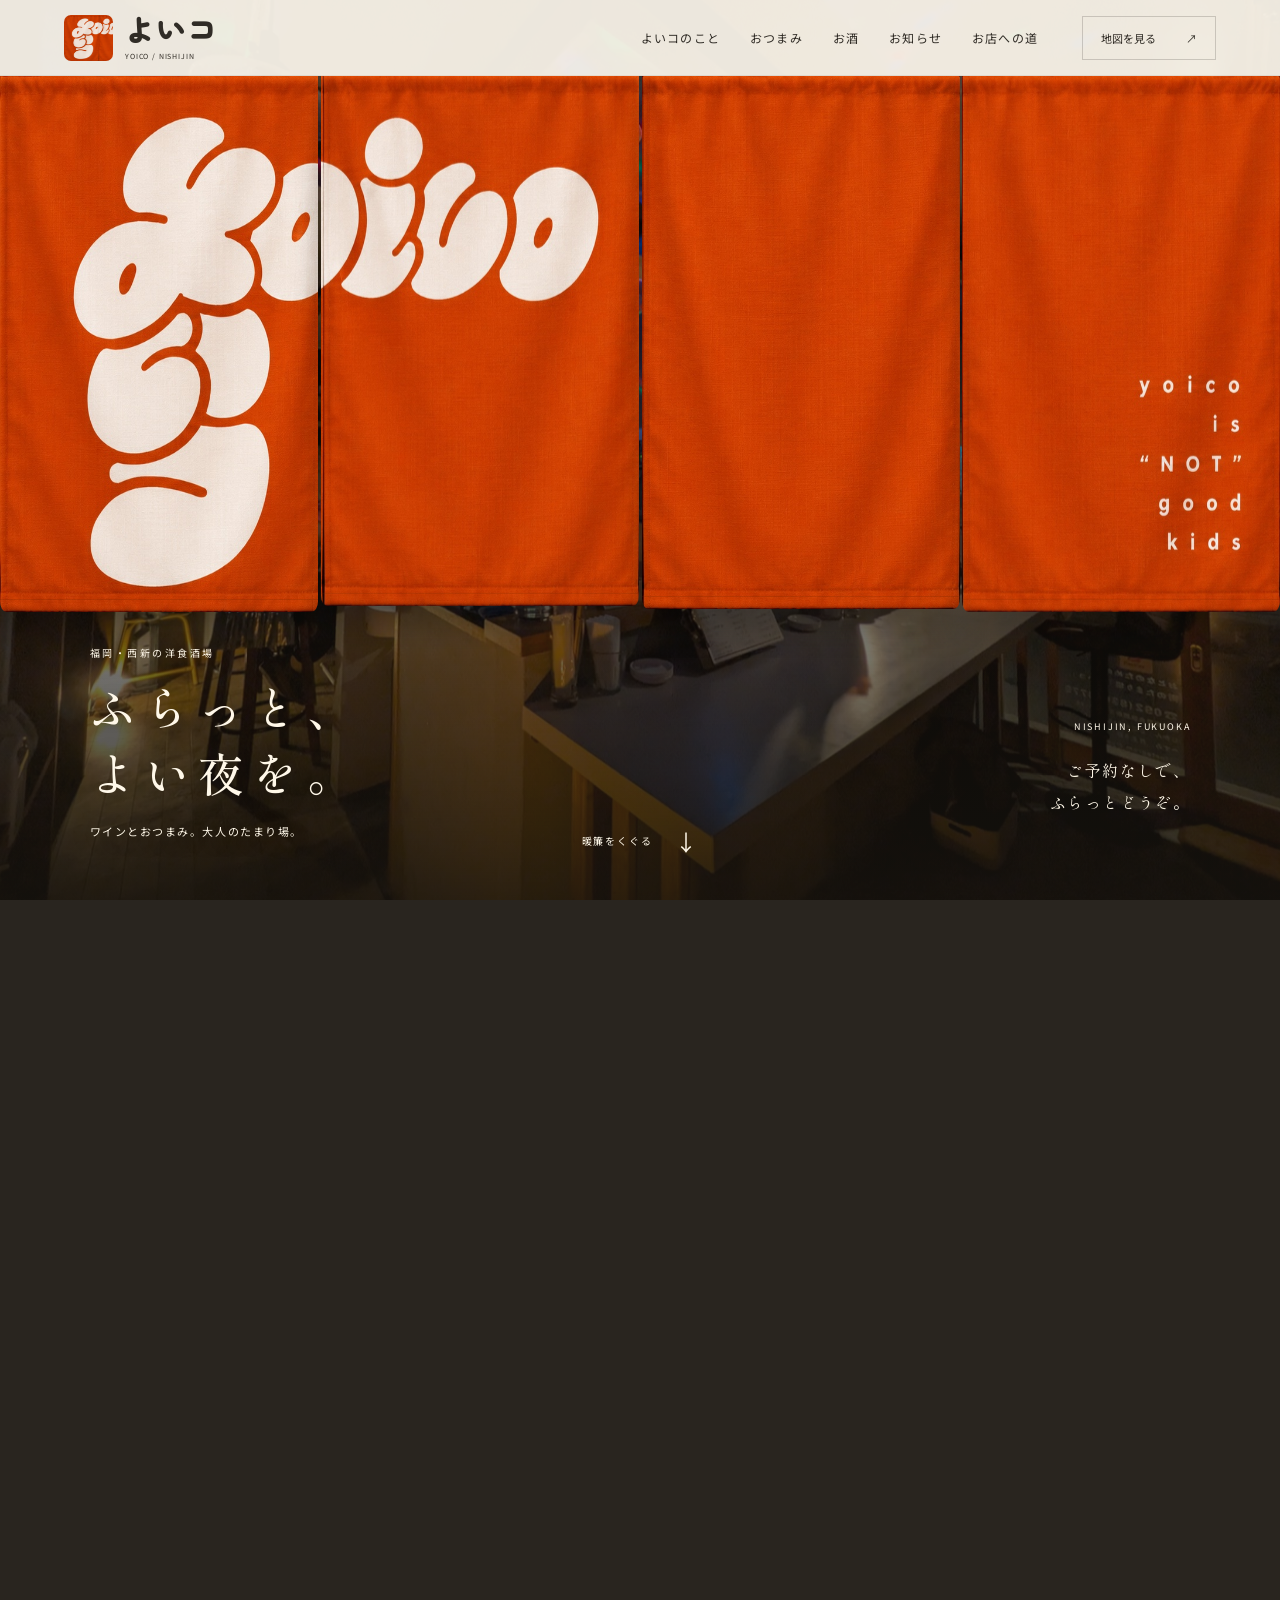
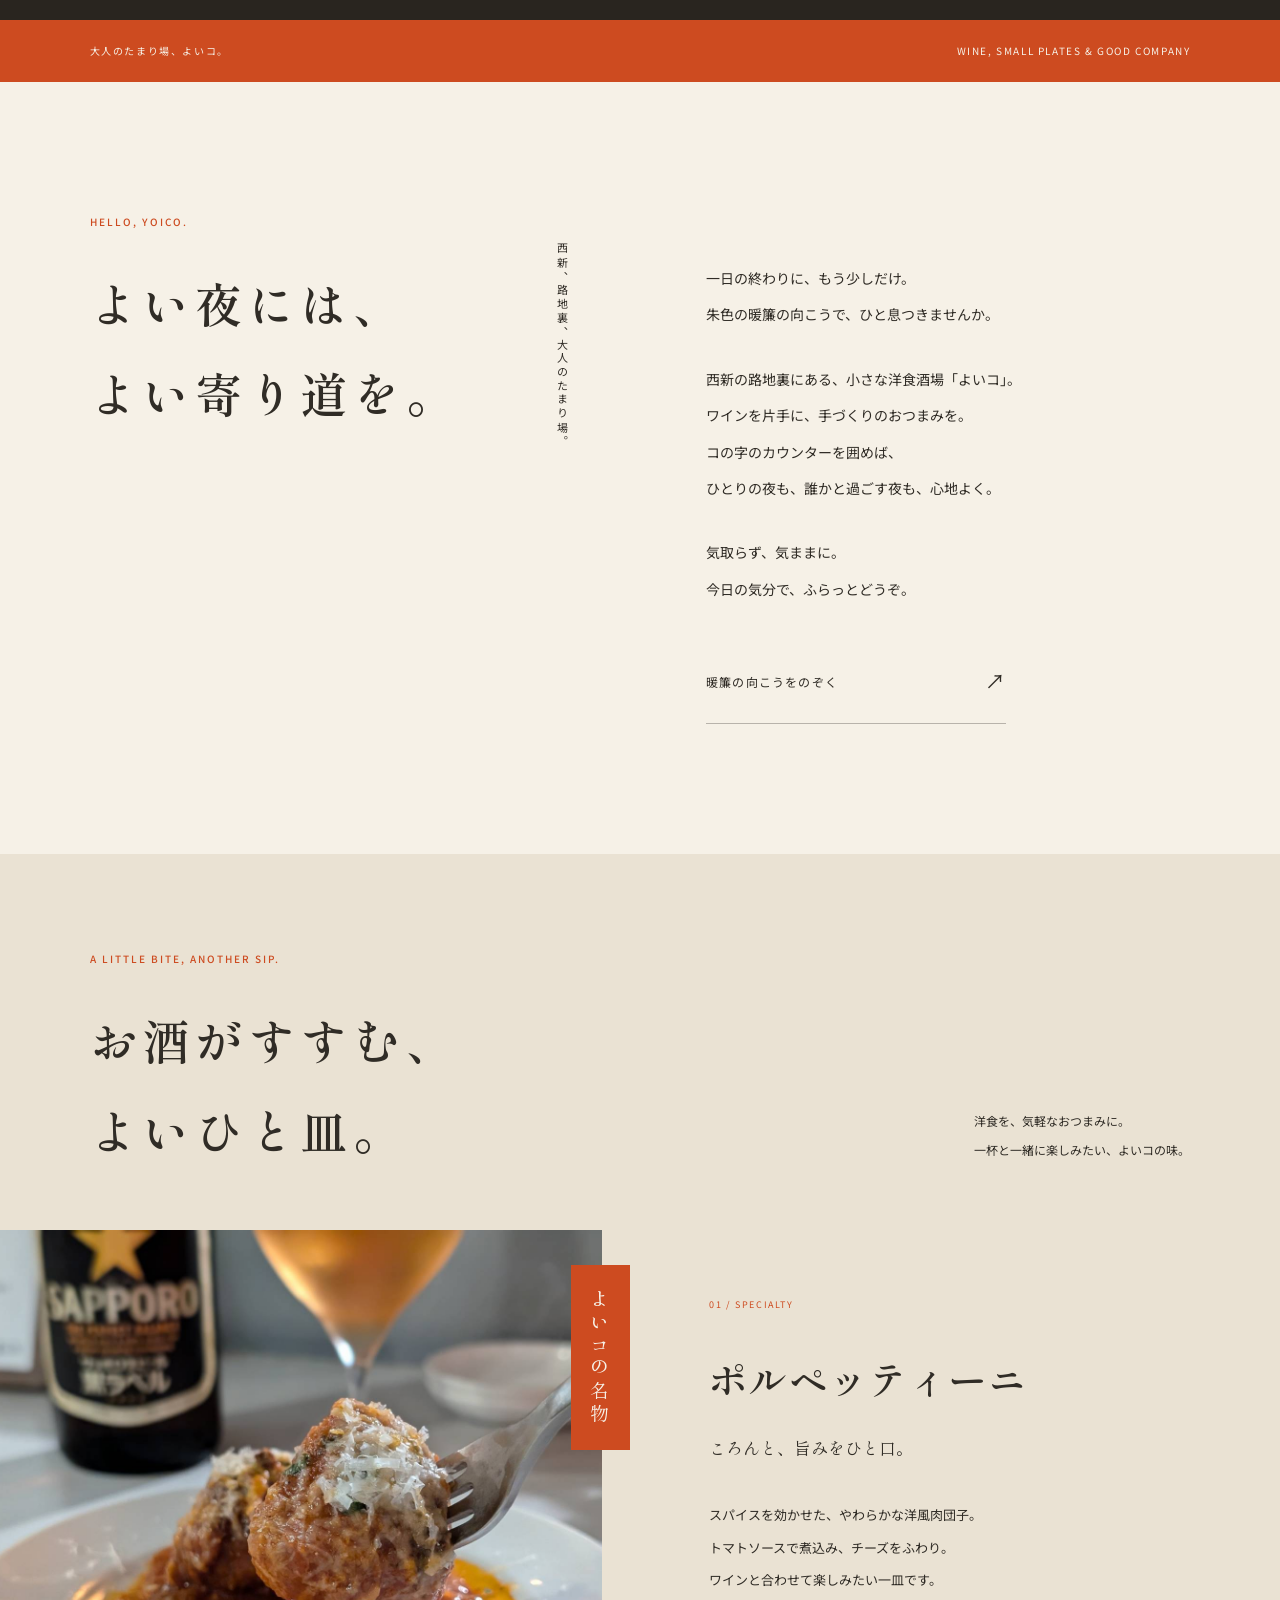
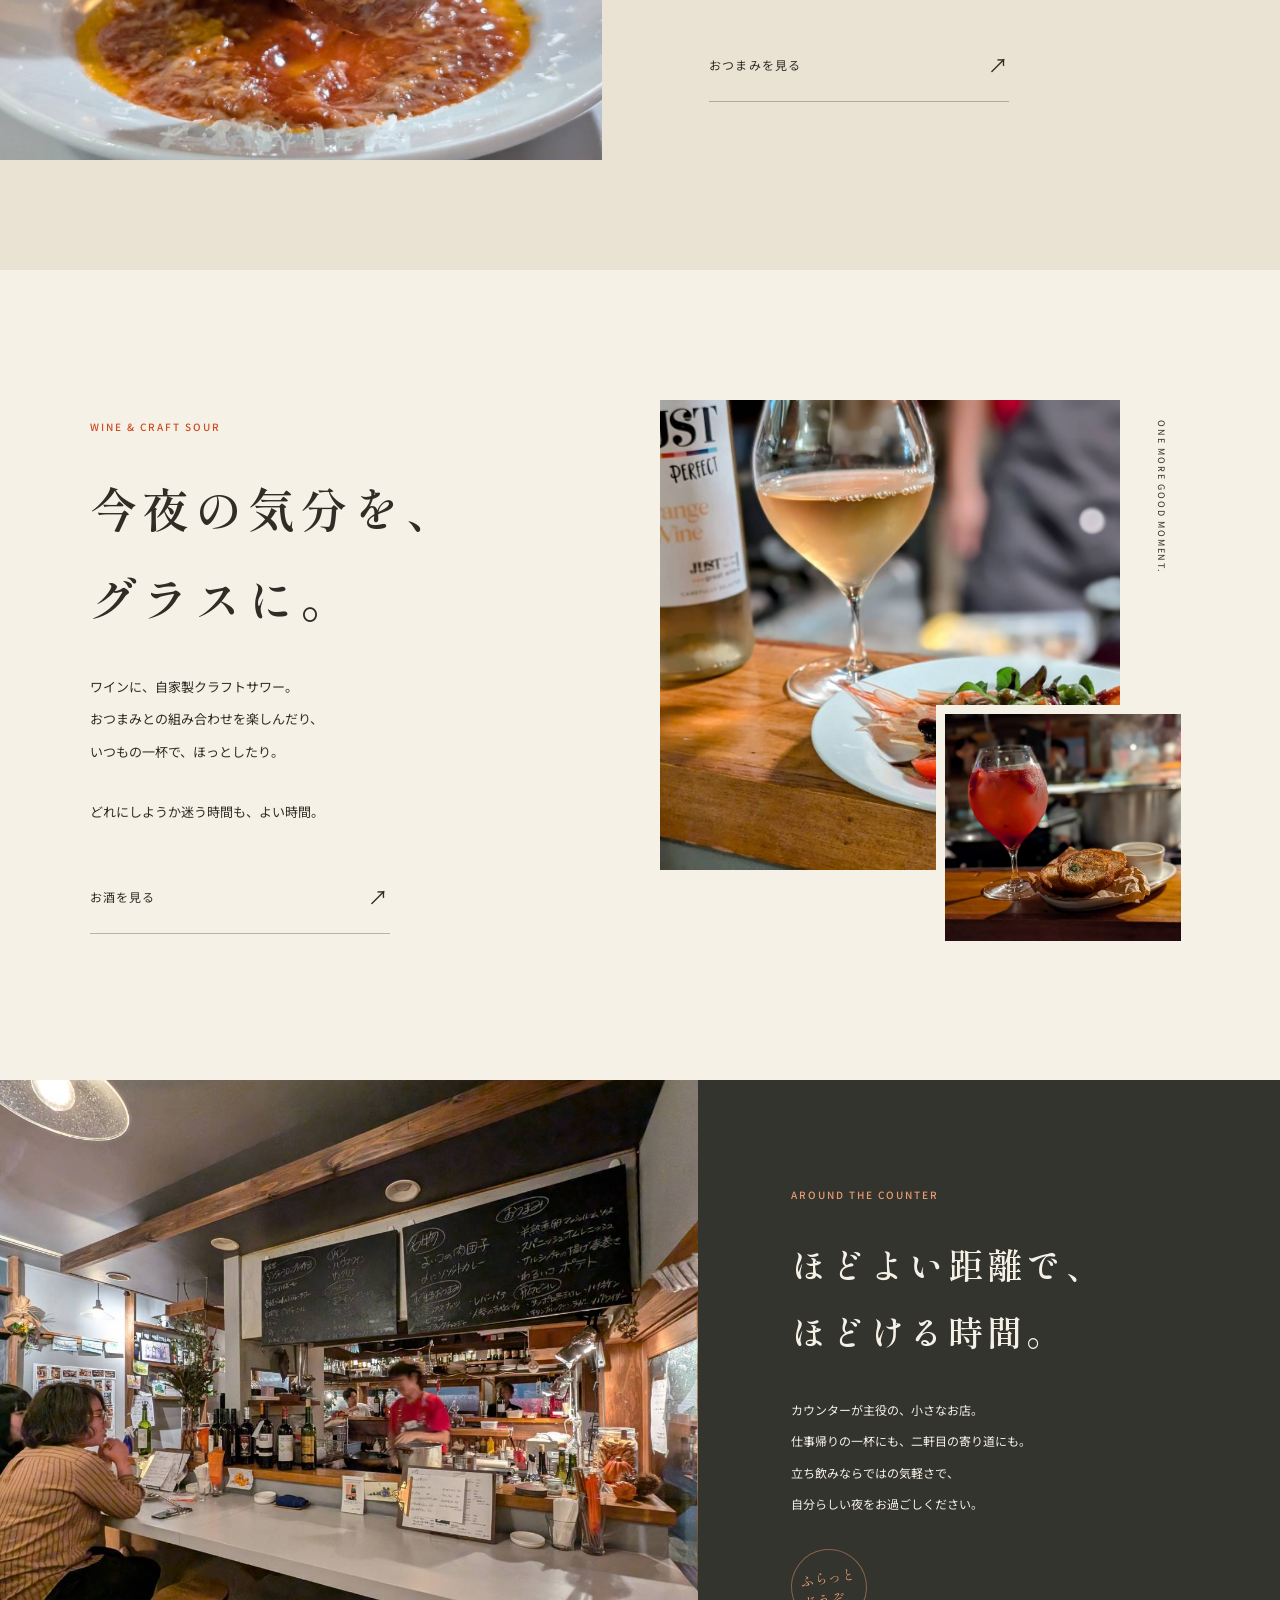
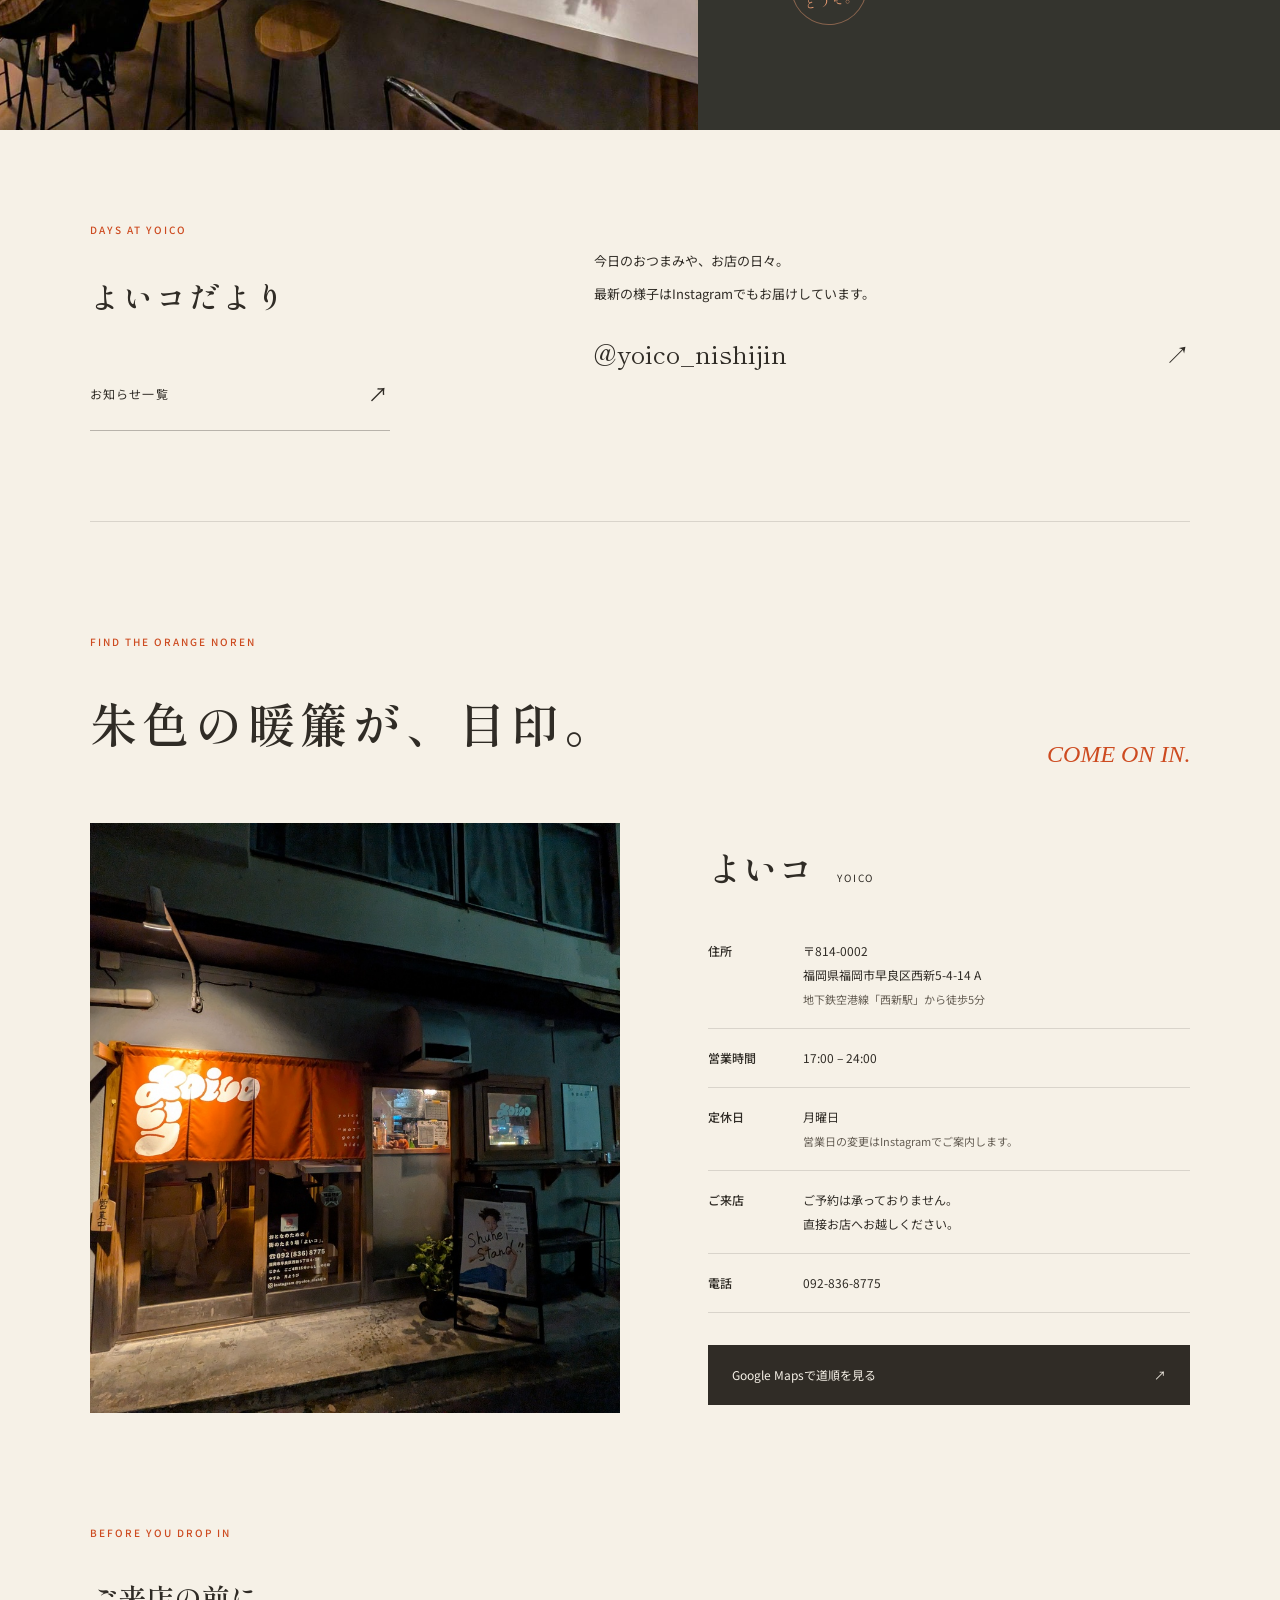
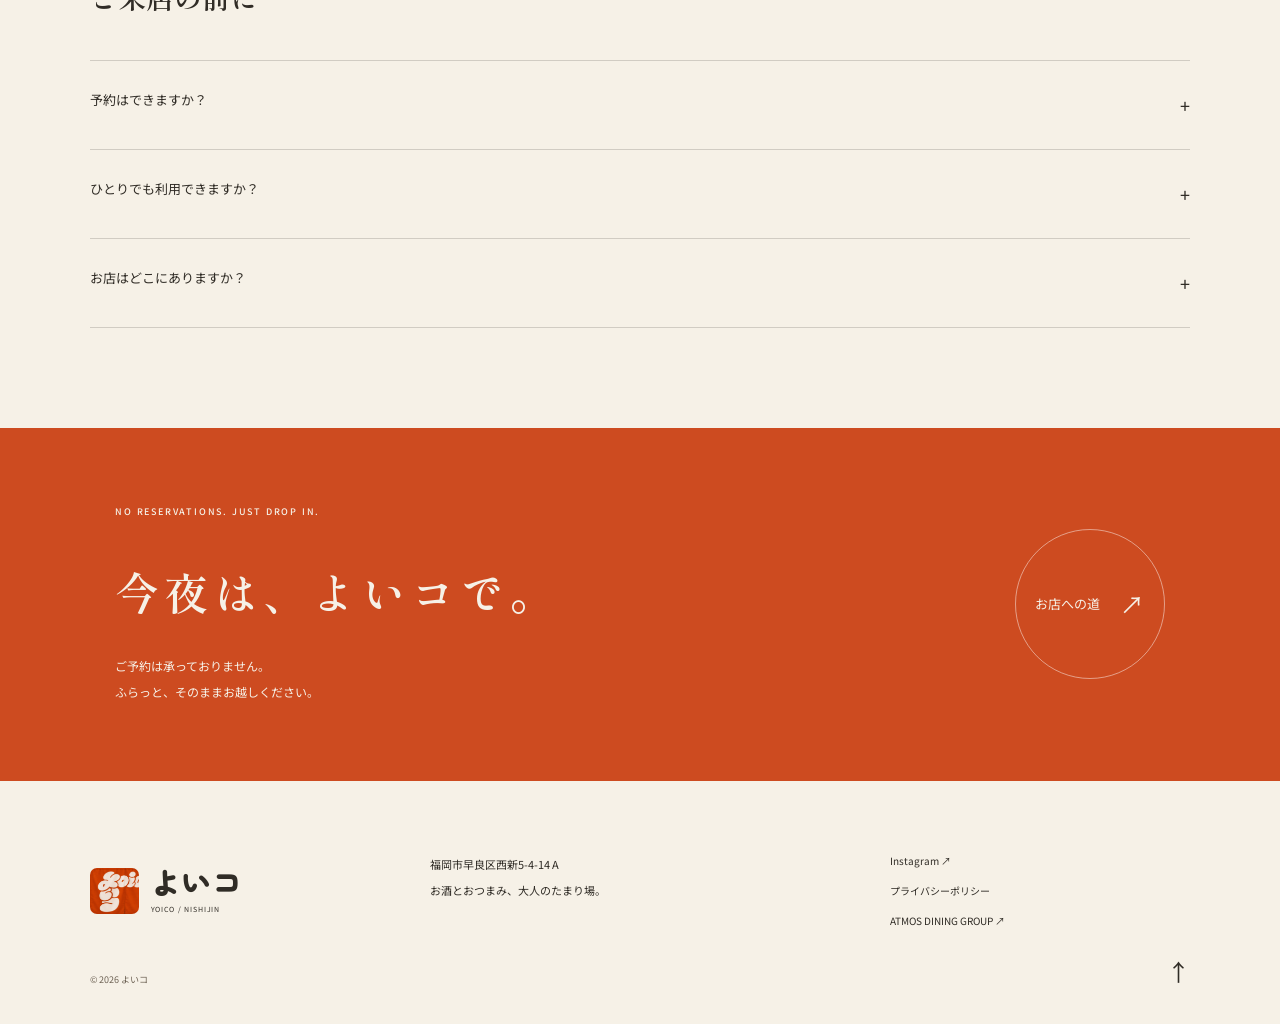
==== commit d1d96430: "Launch yoico-nishijin.com with canonical SEO and root links" ====
--- a/index.html
+++ b/index.html
@@ -1 +1 @@
-<!doctype html><html lang="ja"><head><meta charset="utf-8"><meta name="viewport" content="width=device-width,initial-scale=1"><meta name="theme-color" content="#ce4b21"><title>【公式】よいコ｜西新の洋食酒場・ワインとおつまみ</title><meta name="description" content="福岡・西新の洋食酒場「よいコ」。朱色の暖簾が目印の、大人のたまり場。ワインや自家製クラフトサワーと、名物ポルペッティーニを。予約不要でふらっとどうぞ。"><meta name="robots" content="index,follow"><link id="canonical-link" rel="canonical" href="https://atmos-dining.github.io/yoico-site/"><meta property="og:type" content="website"><meta property="og:locale" content="ja_JP"><meta property="og:site_name" content="よいコ"><meta property="og:title" content="【公式】よいコ｜西新の洋食酒場・ワインとおつまみ"><meta property="og:description" content="福岡・西新の洋食酒場「よいコ」。朱色の暖簾が目印の、大人のたまり場。ワインや自家製クラフトサワーと、名物ポルペッティーニを。予約不要でふらっとどうぞ。"><meta id="og-url" property="og:url" content="https://atmos-dining.github.io/yoico-site/"><meta property="og:image" content="https://atmos-dining.github.io/yoico-site/images/yoico-exterior.jpg"><meta name="twitter:card" content="summary_large_image"><link rel="icon" href="./images/favicon.svg" type="image/svg+xml"><link rel="preconnect" href="https://fonts.googleapis.com"><link rel="preconnect" href="https://fonts.gstatic.com" crossorigin><link href="https://fonts.googleapis.com/css2?family=Zen+Maru+Gothic:wght@700;900&family=Noto+Sans+JP:wght@400;500;700;900&family=Shippori+Mincho:wght@400;500;600;700&display=swap" rel="stylesheet"><link rel="stylesheet" href="./style.css?v=20261116-webview2"><script src="./site-config.js" defer></script><script src="./common.js" defer></script><script src="./home.js?v=20261116-webview2" defer></script><script src="./vendor/blog-security.js" defer></script><script src="./blog.js" defer></script><script type="application/ld+json">{"@context": "https://schema.org", "@type": "Restaurant", "name": "よいコ", "url": "https://atmos-dining.github.io/yoico-site/", "image": "https://atmos-dining.github.io/yoico-site/images/yoico-exterior.jpg", "telephone": "+81-92-836-8775", "servesCuisine": ["洋食", "バル"], "acceptsReservations": false, "address": {"@type": "PostalAddress", "streetAddress": "西新5-4-14 A", "addressLocality": "福岡市早良区", "addressRegion": "福岡県", "postalCode": "814-0002", "addressCountry": "JP"}, "geo": {"@type": "GeoCoordinates", "latitude": 33.5812219, "longitude": 130.3570468}, "openingHoursSpecification": [{"@type": "OpeningHoursSpecification", "dayOfWeek": ["Tuesday", "Wednesday", "Thursday", "Friday", "Saturday", "Sunday"], "opens": "17:00", "closes": "00:00"}], "sameAs": ["https://www.instagram.com/yoico_nishijin/", "https://maps.app.goo.gl/1e6gciR9RLULjyuq7"], "hasMenu": "https://atmos-dining.github.io/yoico-site/menu.html"}</script><script type="application/ld+json">{"@context": "https://schema.org", "@type": "FAQPage", "mainEntity": [{"@type": "Question", "name": "予約はできますか？", "acceptedAnswer": {"@type": "Answer", "text": "ご予約は承っておりません。ご来店順にご案内いたしますので、直接お店へお越しください。"}}, {"@type": "Question", "name": "ひとりでも利用できますか？", "acceptedAnswer": {"@type": "Answer", "text": "もちろんです。カウンターを中心としたお店で、おひとりでも気軽にお立ち寄りいただけます。"}}]}</script></head><body id="top" class="is-home"><a class="skip-link" href="#main">本文へスキップ</a><div id="site-header"><header class="site-header"><a class="brand" href="/yoico-site/" aria-label="よいコ トップ"><img class="brand-mark" src="./images/noren-design.jpg" alt="" width="62" height="58"><span class="brand-name"><span class="logo-jp">よいコ</span><span class="logo-en">YOICO / NISHIJIN</span></span></a><nav class="desktop-nav" aria-label="メインナビゲーション"><a href="/yoico-site/#concept">よいコのこと</a><a href="/yoico-site/menu.html">おつまみ</a><a href="/yoico-site/drink.html">お酒</a><a href="/yoico-site/blog/">お知らせ</a><a href="/yoico-site/#access">お店への道</a></nav><a class="header-map" href="https://maps.app.goo.gl/1e6gciR9RLULjyuq7" target="_blank" rel="noopener">地図を見る <span>↗</span></a><button class="nav-toggle" aria-controls="mobile-nav" aria-expanded="false" aria-label="メニューを開く"><span></span><span></span></button><nav id="mobile-nav" class="drawer" aria-label="モバイルナビゲーション" hidden><a href="/yoico-site/#concept">よいコのこと</a><a href="/yoico-site/menu.html">おつまみ</a><a href="/yoico-site/drink.html">お酒</a><a href="/yoico-site/blog/">お知らせ</a><a href="/yoico-site/#access">お店への道</a><a href="https://www.instagram.com/yoico_nishijin/" target="_blank" rel="noopener">Instagram ↗</a></nav></header></div><main id="main"><section class="noren-scene" aria-label="よいコへようこそ"><div class="noren-stage"><img class="noren-photo" src="./images/yoico-interior.jpg" alt="よいコの店内、温かな明かりのカウンター" width="1284" height="963" fetchpriority="high"><div class="noren-shade"></div><div class="noren-cloth" aria-hidden="true"><div class="noren-panel"><span class="cloth-fallback">よ<br>い<br>コ</span></div><div class="noren-panel"></div><div class="noren-panel"></div><div class="noren-panel"><span class="cloth-note">yoico<br>is<br>“NOT”<br>good<br>kids</span></div></div><div class="noren-welcome"><p class="noren-kicker">福岡・西新の洋食酒場</p><h1>よいコ</h1><h2>ふらっと、<br>よい夜を。</h2><p class="noren-hours">ワインとおつまみ。大人のたまり場。</p></div><div class="noren-corner"><span>NISHIJIN, FUKUOKA</span><p>ご予約なしで、<br>ふらっとどうぞ。</p></div><button class="noren-enter"><span>暖簾をくぐる</span><i aria-hidden="true">↓</i></button></div></section><div class="home-strip"><span>大人のたまり場、よいコ。</span><span>WINE, SMALL PLATES & GOOD COMPANY</span></div><section class="intro wrap" id="concept"><div class="intro-title"><p class="eyebrow">HELLO, YOICO.</p><h2>よい夜には、<br>よい寄り道を。</h2><span class="vertical-note">西新、路地裏、大人のたまり場。</span></div><div class="intro-copy"><p>一日の終わりに、もう少しだけ。<br>朱色の暖簾の向こうで、ひと息つきませんか。</p><p>西新の路地裏にある、小さな洋食酒場「よいコ」。<br>ワインを片手に、手づくりのおつまみを。<br>コの字のカウンターを囲めば、<br>ひとりの夜も、誰かと過ごす夜も、心地よく。</p><p>気取らず、気ままに。<br>今日の気分で、ふらっとどうぞ。</p><a class="text-link" href="/yoico-site/#space">暖簾の向こうをのぞく <span>↗</span></a></div></section><section class="food" id="food"><div class="wrap section-head"><div><p class="eyebrow">A LITTLE BITE, ANOTHER SIP.</p><h2>お酒がすすむ、<br>よいひと皿。</h2></div><p>洋食を、気軽なおつまみに。<br>一杯と一緒に楽しみたい、よいコの味。</p></div><article class="signature"><div class="signature-photo"><img src="./images/yoico-polpettini.jpg" alt="トマトソースとチーズで仕上げたよいコのポルペッティーニ" loading="lazy" width="1200" height="900"><span>よいコの名物</span></div><div class="signature-copy"><span class="number">01 / SPECIALTY</span><h3>ポルペッティーニ</h3><p class="sub">ころんと、旨みをひと口。</p><p>スパイスを効かせた、やわらかな洋風肉団子。<br>トマトソースで煮込み、チーズをふわり。<br>ワインと合わせて楽しみたい一皿です。</p><a href="/yoico-site/menu.html" class="text-link">おつまみを見る <span>↗</span></a></div></article></section><section class="drink-section wrap"><div class="drink-copy"><p class="eyebrow">WINE & CRAFT SOUR</p><h2>今夜の気分を、<br>グラスに。</h2><p>ワインに、自家製クラフトサワー。<br>おつまみとの組み合わせを楽しんだり、<br>いつもの一杯で、ほっとしたり。</p><p>どれにしようか迷う時間も、よい時間。</p><a class="text-link" href="/yoico-site/drink.html">お酒を見る <span>↗</span></a></div><div class="drink-photos"><img src="./images/yoico-wine.jpg" alt="よいコで楽しむワイン" loading="lazy"><img src="./images/yoico-sangria.jpg" alt="果実を使ったよいコのサングリア" loading="lazy"><span>ONE MORE GOOD MOMENT.</span></div></section><section class="space" id="space"><div class="space-image"><img src="./images/yoico-counter.jpg" alt="木とコンクリートの質感が落ち着くよいコのコの字カウンター" loading="lazy"></div><div class="space-copy"><p class="eyebrow">AROUND THE COUNTER</p><h2>ほどよい距離で、<br>ほどける時間。</h2><p>カウンターが主役の、小さなお店。<br>仕事帰りの一杯にも、二軒目の寄り道にも。<br>立ち飲みならではの気軽さで、<br>自分らしい夜をお過ごしください。</p><span class="space-stamp">ふらっと<br>どうぞ。</span></div></section><section class="news wrap"><div><p class="eyebrow">DAYS AT YOICO</p><h2>よいコだより</h2><a class="text-link" href="/yoico-site/blog/">お知らせ一覧 <span>↗</span></a></div><div id="home-posts"><p>今日のおつまみや、お店の日々。<br>最新の様子はInstagramでもお届けしています。</p><a class="instagram-link" href="https://www.instagram.com/yoico_nishijin/" target="_blank" rel="noopener">@yoico_nishijin <span>↗</span></a></div></section><section class="access wrap" id="access"><div class="section-head"><div><p class="eyebrow">FIND THE ORANGE NOREN</p><h2>朱色の暖簾が、目印。</h2></div><span class="access-en">COME ON IN.</span></div><div class="access-grid"><img src="./images/yoico-exterior.jpg" alt="西新の路地に佇むよいコの外観と朱色の暖簾" loading="lazy"><div class="access-info"><h3>よいコ <small>YOICO</small></h3><dl><div><dt>住所</dt><dd>〒814-0002<br>福岡県福岡市早良区西新5-4-14 A<br><span>地下鉄空港線「西新駅」から徒歩5分</span></dd></div><div><dt>営業時間</dt><dd>17:00 – 24:00</dd></div><div><dt>定休日</dt><dd>月曜日<br><span>営業日の変更はInstagramでご案内します。</span></dd></div><div><dt>ご来店</dt><dd>ご予約は承っておりません。<br>直接お店へお越しください。</dd></div><div><dt>電話</dt><dd><a href="tel:0928368775">092-836-8775</a></dd></div></dl><a class="button" href="https://maps.app.goo.gl/1e6gciR9RLULjyuq7" target="_blank" rel="noopener">Google Mapsで道順を見る <span>↗</span></a></div></div></section><section class="faq wrap"><p class="eyebrow">BEFORE YOU DROP IN</p><h2>ご来店の前に</h2><details><summary>予約はできますか？</summary><p>ご予約は承っておりません。ご来店順にご案内いたしますので、直接お店へお越しください。</p></details><details><summary>ひとりでも利用できますか？</summary><p>もちろんです。カウンターを中心としたお店で、おひとりでも気軽にお立ち寄りいただけます。</p></details><details><summary>お店はどこにありますか？</summary><p>地下鉄空港線「西新駅」から徒歩5分。西新5丁目の路地裏、朱色の暖簾が目印です。</p></details></section></main><div id="site-bottom"><section class="drop-in"><div><p class="eyebrow">NO RESERVATIONS. JUST DROP IN.</p><h2>今夜は、よいコで。</h2><p>ご予約は承っておりません。<br>ふらっと、そのままお越しください。</p></div><a class="round-link" href="https://maps.app.goo.gl/1e6gciR9RLULjyuq7" target="_blank" rel="noopener">お店への道 <span>↗</span></a></section><footer class="footer"><a class="brand" href="/yoico-site/"><img class="brand-mark" src="./images/noren-design.jpg" alt="" width="62" height="58"><span class="brand-name"><span class="logo-jp">よいコ</span><span class="logo-en">YOICO / NISHIJIN</span></span></a><p>福岡市早良区西新5-4-14 A<br>お酒とおつまみ、大人のたまり場。</p><div><a href="https://www.instagram.com/yoico_nishijin/" target="_blank" rel="noopener">Instagram ↗</a><a href="/yoico-site/privacy.html">プライバシーポリシー</a><a href="https://atmos-dining.com/" target="_blank" rel="noopener">ATMOS DINING GROUP ↗</a></div><small>© <span>2026</span> よいコ</small><a href="#top" class="back-top" aria-label="ページの先頭へ">↑</a></footer></div></body></html>+<!doctype html><html lang="ja"><head><meta charset="utf-8"><meta name="viewport" content="width=device-width,initial-scale=1"><meta name="theme-color" content="#ce4b21"><title>【公式】よいコ｜西新の洋食酒場・ワインとおつまみ</title><meta name="description" content="福岡・西新の洋食酒場「よいコ」。朱色の暖簾が目印の、大人のたまり場。ワインや自家製クラフトサワーと、名物ポルペッティーニを。予約不要でふらっとどうぞ。"><meta name="robots" content="index,follow"><link id="canonical-link" rel="canonical" href="https://yoico-nishijin.com/"><meta property="og:type" content="website"><meta property="og:locale" content="ja_JP"><meta property="og:site_name" content="よいコ"><meta property="og:title" content="【公式】よいコ｜西新の洋食酒場・ワインとおつまみ"><meta property="og:description" content="福岡・西新の洋食酒場「よいコ」。朱色の暖簾が目印の、大人のたまり場。ワインや自家製クラフトサワーと、名物ポルペッティーニを。予約不要でふらっとどうぞ。"><meta id="og-url" property="og:url" content="https://yoico-nishijin.com/"><meta property="og:image" content="https://yoico-nishijin.com/images/yoico-exterior.jpg"><meta name="twitter:card" content="summary_large_image"><link rel="icon" href="./images/favicon.svg" type="image/svg+xml"><link rel="preconnect" href="https://fonts.googleapis.com"><link rel="preconnect" href="https://fonts.gstatic.com" crossorigin><link href="https://fonts.googleapis.com/css2?family=Zen+Maru+Gothic:wght@700;900&family=Noto+Sans+JP:wght@400;500;700;900&family=Shippori+Mincho:wght@400;500;600;700&display=swap" rel="stylesheet"><link rel="stylesheet" href="./style.css?v=20261116-webview2"><script src="./site-config.js" defer></script><script src="./common.js" defer></script><script src="./home.js?v=20261116-webview2" defer></script><script src="./vendor/blog-security.js" defer></script><script src="./blog.js" defer></script><script type="application/ld+json">{"@context": "https://schema.org", "@type": "Restaurant", "name": "よいコ", "url": "https://yoico-nishijin.com/", "image": "https://yoico-nishijin.com/images/yoico-exterior.jpg", "telephone": "+81-92-836-8775", "servesCuisine": ["洋食", "バル"], "acceptsReservations": false, "address": {"@type": "PostalAddress", "streetAddress": "西新5-4-14 A", "addressLocality": "福岡市早良区", "addressRegion": "福岡県", "postalCode": "814-0002", "addressCountry": "JP"}, "geo": {"@type": "GeoCoordinates", "latitude": 33.5812219, "longitude": 130.3570468}, "openingHoursSpecification": [{"@type": "OpeningHoursSpecification", "dayOfWeek": ["Tuesday", "Wednesday", "Thursday", "Friday", "Saturday", "Sunday"], "opens": "17:00", "closes": "00:00"}], "sameAs": ["https://www.instagram.com/yoico_nishijin/", "https://maps.app.goo.gl/1e6gciR9RLULjyuq7"], "hasMenu": "https://yoico-nishijin.com/menu.html"}</script><script type="application/ld+json">{"@context": "https://schema.org", "@type": "FAQPage", "mainEntity": [{"@type": "Question", "name": "予約はできますか？", "acceptedAnswer": {"@type": "Answer", "text": "ご予約は承っておりません。ご来店順にご案内いたしますので、直接お店へお越しください。"}}, {"@type": "Question", "name": "ひとりでも利用できますか？", "acceptedAnswer": {"@type": "Answer", "text": "もちろんです。カウンターを中心としたお店で、おひとりでも気軽にお立ち寄りいただけます。"}}]}</script></head><body id="top" class="is-home"><a class="skip-link" href="#main">本文へスキップ</a><div id="site-header"><header class="site-header"><a class="brand" href="/" aria-label="よいコ トップ"><img class="brand-mark" src="./images/noren-design.jpg" alt="" width="62" height="58"><span class="brand-name"><span class="logo-jp">よいコ</span><span class="logo-en">YOICO / NISHIJIN</span></span></a><nav class="desktop-nav" aria-label="メインナビゲーション"><a href="/#concept">よいコのこと</a><a href="/menu.html">おつまみ</a><a href="/drink.html">お酒</a><a href="/blog/">お知らせ</a><a href="/#access">お店への道</a></nav><a class="header-map" href="https://maps.app.goo.gl/1e6gciR9RLULjyuq7" target="_blank" rel="noopener">地図を見る <span>↗</span></a><button class="nav-toggle" aria-controls="mobile-nav" aria-expanded="false" aria-label="メニューを開く"><span></span><span></span></button><nav id="mobile-nav" class="drawer" aria-label="モバイルナビゲーション" hidden><a href="/#concept">よいコのこと</a><a href="/menu.html">おつまみ</a><a href="/drink.html">お酒</a><a href="/blog/">お知らせ</a><a href="/#access">お店への道</a><a href="https://www.instagram.com/yoico_nishijin/" target="_blank" rel="noopener">Instagram ↗</a></nav></header></div><main id="main"><section class="noren-scene" aria-label="よいコへようこそ"><div class="noren-stage"><img class="noren-photo" src="./images/yoico-interior.jpg" alt="よいコの店内、温かな明かりのカウンター" width="1284" height="963" fetchpriority="high"><div class="noren-shade"></div><div class="noren-cloth" aria-hidden="true"><div class="noren-panel"><span class="cloth-fallback">よ<br>い<br>コ</span></div><div class="noren-panel"></div><div class="noren-panel"></div><div class="noren-panel"><span class="cloth-note">yoico<br>is<br>“NOT”<br>good<br>kids</span></div></div><div class="noren-welcome"><p class="noren-kicker">福岡・西新の洋食酒場</p><h1>よいコ</h1><h2>ふらっと、<br>よい夜を。</h2><p class="noren-hours">ワインとおつまみ。大人のたまり場。</p></div><div class="noren-corner"><span>NISHIJIN, FUKUOKA</span><p>ご予約なしで、<br>ふらっとどうぞ。</p></div><button class="noren-enter"><span>暖簾をくぐる</span><i aria-hidden="true">↓</i></button></div></section><div class="home-strip"><span>大人のたまり場、よいコ。</span><span>WINE, SMALL PLATES & GOOD COMPANY</span></div><section class="intro wrap" id="concept"><div class="intro-title"><p class="eyebrow">HELLO, YOICO.</p><h2>よい夜には、<br>よい寄り道を。</h2><span class="vertical-note">西新、路地裏、大人のたまり場。</span></div><div class="intro-copy"><p>一日の終わりに、もう少しだけ。<br>朱色の暖簾の向こうで、ひと息つきませんか。</p><p>西新の路地裏にある、小さな洋食酒場「よいコ」。<br>ワインを片手に、手づくりのおつまみを。<br>コの字のカウンターを囲めば、<br>ひとりの夜も、誰かと過ごす夜も、心地よく。</p><p>気取らず、気ままに。<br>今日の気分で、ふらっとどうぞ。</p><a class="text-link" href="/#space">暖簾の向こうをのぞく <span>↗</span></a></div></section><section class="food" id="food"><div class="wrap section-head"><div><p class="eyebrow">A LITTLE BITE, ANOTHER SIP.</p><h2>お酒がすすむ、<br>よいひと皿。</h2></div><p>洋食を、気軽なおつまみに。<br>一杯と一緒に楽しみたい、よいコの味。</p></div><article class="signature"><div class="signature-photo"><img src="./images/yoico-polpettini.jpg" alt="トマトソースとチーズで仕上げたよいコのポルペッティーニ" loading="lazy" width="1200" height="900"><span>よいコの名物</span></div><div class="signature-copy"><span class="number">01 / SPECIALTY</span><h3>ポルペッティーニ</h3><p class="sub">ころんと、旨みをひと口。</p><p>スパイスを効かせた、やわらかな洋風肉団子。<br>トマトソースで煮込み、チーズをふわり。<br>ワインと合わせて楽しみたい一皿です。</p><a href="/menu.html" class="text-link">おつまみを見る <span>↗</span></a></div></article></section><section class="drink-section wrap"><div class="drink-copy"><p class="eyebrow">WINE & CRAFT SOUR</p><h2>今夜の気分を、<br>グラスに。</h2><p>ワインに、自家製クラフトサワー。<br>おつまみとの組み合わせを楽しんだり、<br>いつもの一杯で、ほっとしたり。</p><p>どれにしようか迷う時間も、よい時間。</p><a class="text-link" href="/drink.html">お酒を見る <span>↗</span></a></div><div class="drink-photos"><img src="./images/yoico-wine.jpg" alt="よいコで楽しむワイン" loading="lazy"><img src="./images/yoico-sangria.jpg" alt="果実を使ったよいコのサングリア" loading="lazy"><span>ONE MORE GOOD MOMENT.</span></div></section><section class="space" id="space"><div class="space-image"><img src="./images/yoico-counter.jpg" alt="木とコンクリートの質感が落ち着くよいコのコの字カウンター" loading="lazy"></div><div class="space-copy"><p class="eyebrow">AROUND THE COUNTER</p><h2>ほどよい距離で、<br>ほどける時間。</h2><p>カウンターが主役の、小さなお店。<br>仕事帰りの一杯にも、二軒目の寄り道にも。<br>立ち飲みならではの気軽さで、<br>自分らしい夜をお過ごしください。</p><span class="space-stamp">ふらっと<br>どうぞ。</span></div></section><section class="news wrap"><div><p class="eyebrow">DAYS AT YOICO</p><h2>よいコだより</h2><a class="text-link" href="/blog/">お知らせ一覧 <span>↗</span></a></div><div id="home-posts"><p>今日のおつまみや、お店の日々。<br>最新の様子はInstagramでもお届けしています。</p><a class="instagram-link" href="https://www.instagram.com/yoico_nishijin/" target="_blank" rel="noopener">@yoico_nishijin <span>↗</span></a></div></section><section class="access wrap" id="access"><div class="section-head"><div><p class="eyebrow">FIND THE ORANGE NOREN</p><h2>朱色の暖簾が、目印。</h2></div><span class="access-en">COME ON IN.</span></div><div class="access-grid"><img src="./images/yoico-exterior.jpg" alt="西新の路地に佇むよいコの外観と朱色の暖簾" loading="lazy"><div class="access-info"><h3>よいコ <small>YOICO</small></h3><dl><div><dt>住所</dt><dd>〒814-0002<br>福岡県福岡市早良区西新5-4-14 A<br><span>地下鉄空港線「西新駅」から徒歩5分</span></dd></div><div><dt>営業時間</dt><dd>17:00 – 24:00</dd></div><div><dt>定休日</dt><dd>月曜日<br><span>営業日の変更はInstagramでご案内します。</span></dd></div><div><dt>ご来店</dt><dd>ご予約は承っておりません。<br>直接お店へお越しください。</dd></div><div><dt>電話</dt><dd><a href="tel:0928368775">092-836-8775</a></dd></div></dl><a class="button" href="https://maps.app.goo.gl/1e6gciR9RLULjyuq7" target="_blank" rel="noopener">Google Mapsで道順を見る <span>↗</span></a></div></div></section><section class="faq wrap"><p class="eyebrow">BEFORE YOU DROP IN</p><h2>ご来店の前に</h2><details><summary>予約はできますか？</summary><p>ご予約は承っておりません。ご来店順にご案内いたしますので、直接お店へお越しください。</p></details><details><summary>ひとりでも利用できますか？</summary><p>もちろんです。カウンターを中心としたお店で、おひとりでも気軽にお立ち寄りいただけます。</p></details><details><summary>お店はどこにありますか？</summary><p>地下鉄空港線「西新駅」から徒歩5分。西新5丁目の路地裏、朱色の暖簾が目印です。</p></details></section></main><div id="site-bottom"><section class="drop-in"><div><p class="eyebrow">NO RESERVATIONS. JUST DROP IN.</p><h2>今夜は、よいコで。</h2><p>ご予約は承っておりません。<br>ふらっと、そのままお越しください。</p></div><a class="round-link" href="https://maps.app.goo.gl/1e6gciR9RLULjyuq7" target="_blank" rel="noopener">お店への道 <span>↗</span></a></section><footer class="footer"><a class="brand" href="/"><img class="brand-mark" src="./images/noren-design.jpg" alt="" width="62" height="58"><span class="brand-name"><span class="logo-jp">よいコ</span><span class="logo-en">YOICO / NISHIJIN</span></span></a><p>福岡市早良区西新5-4-14 A<br>お酒とおつまみ、大人のたまり場。</p><div><a href="https://www.instagram.com/yoico_nishijin/" target="_blank" rel="noopener">Instagram ↗</a><a href="/privacy.html">プライバシーポリシー</a><a href="https://atmos-dining.com/" target="_blank" rel="noopener">ATMOS DINING GROUP ↗</a></div><small>© <span>2026</span> よいコ</small><a href="#top" class="back-top" aria-label="ページの先頭へ">↑</a></footer></div></body></html>
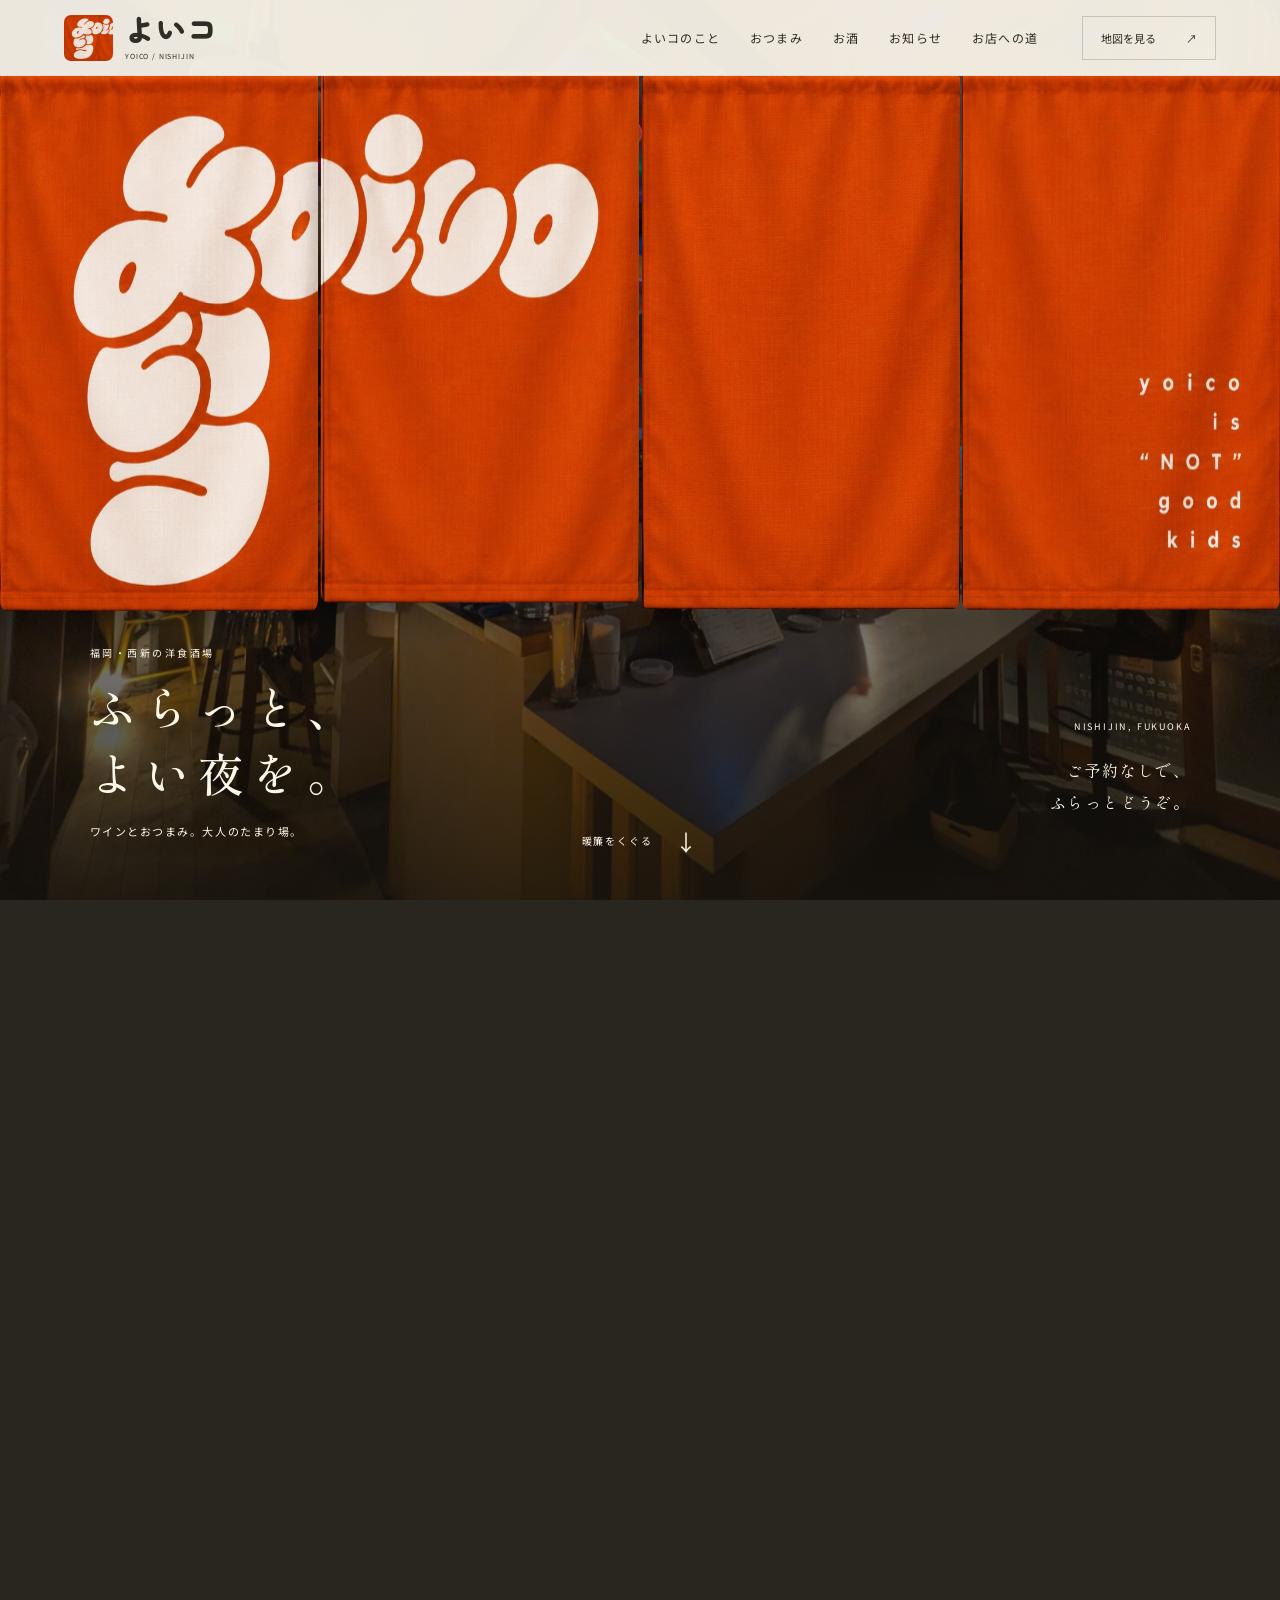
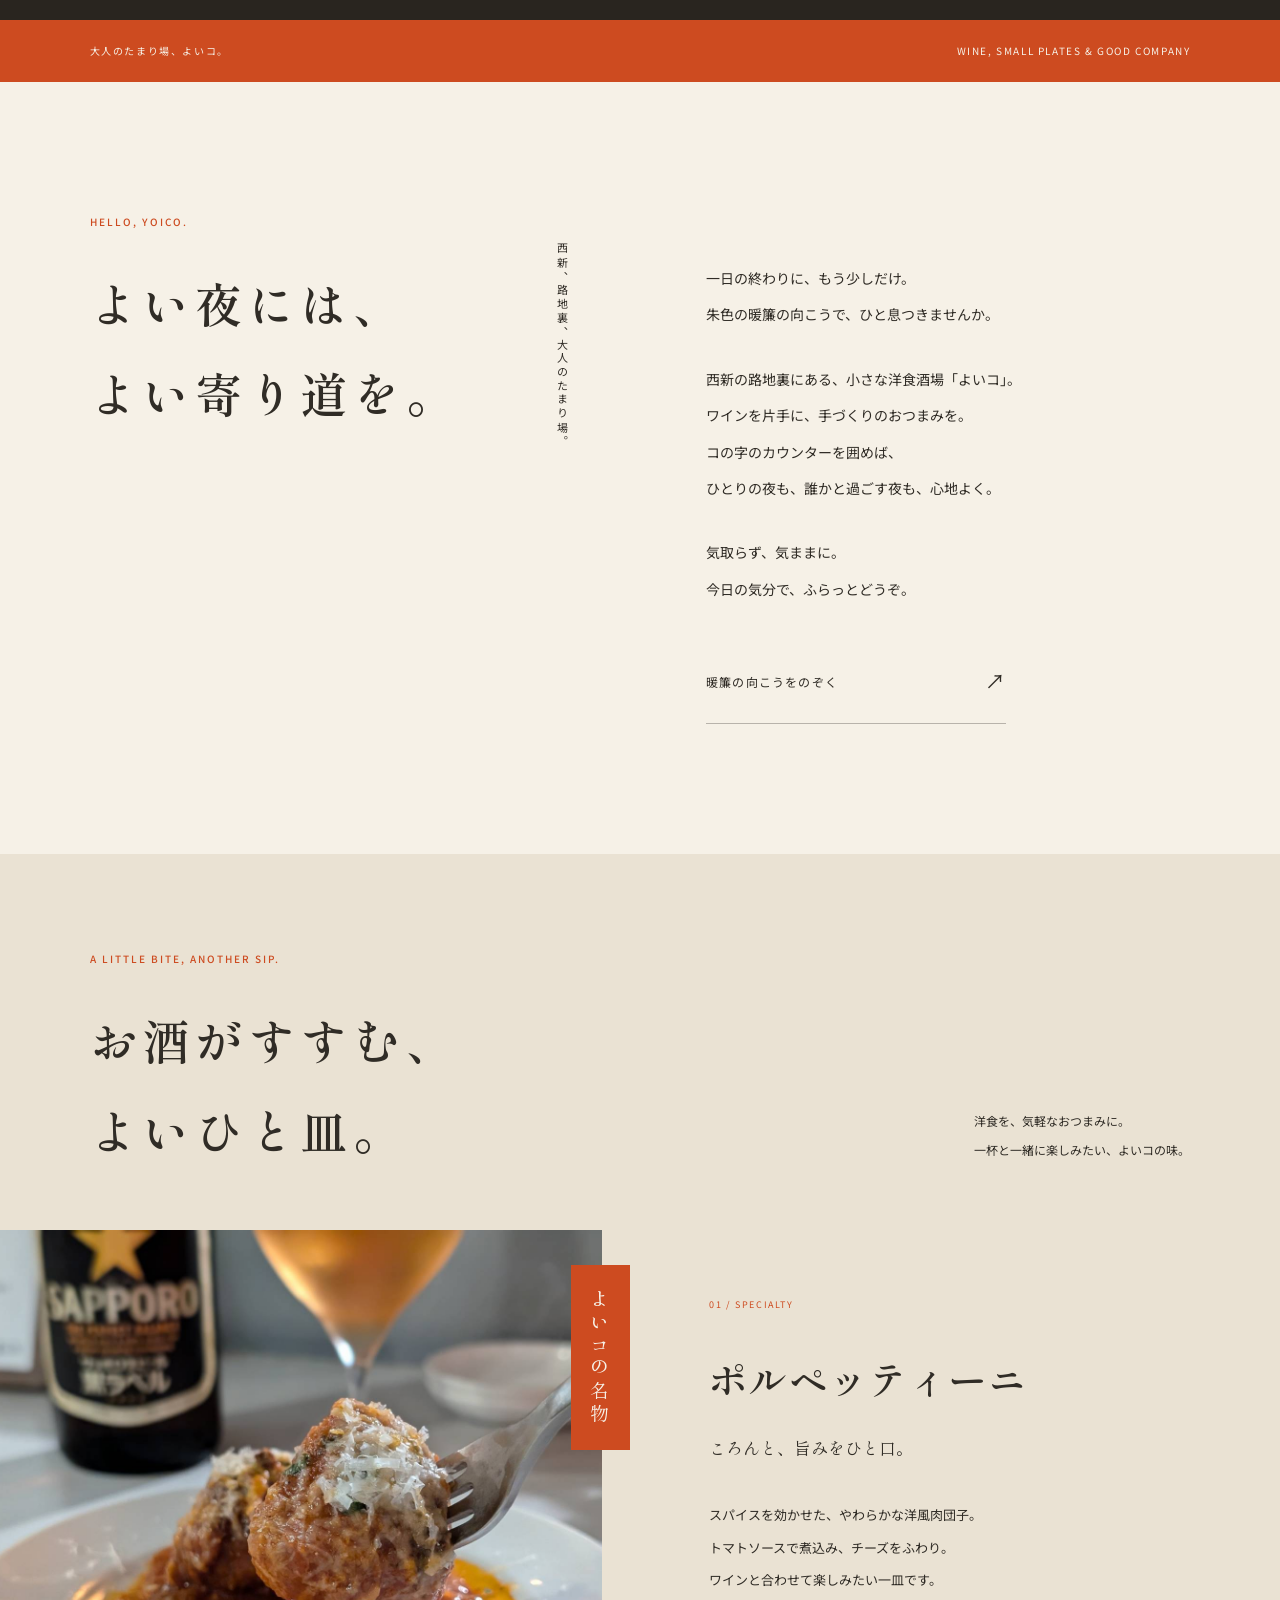
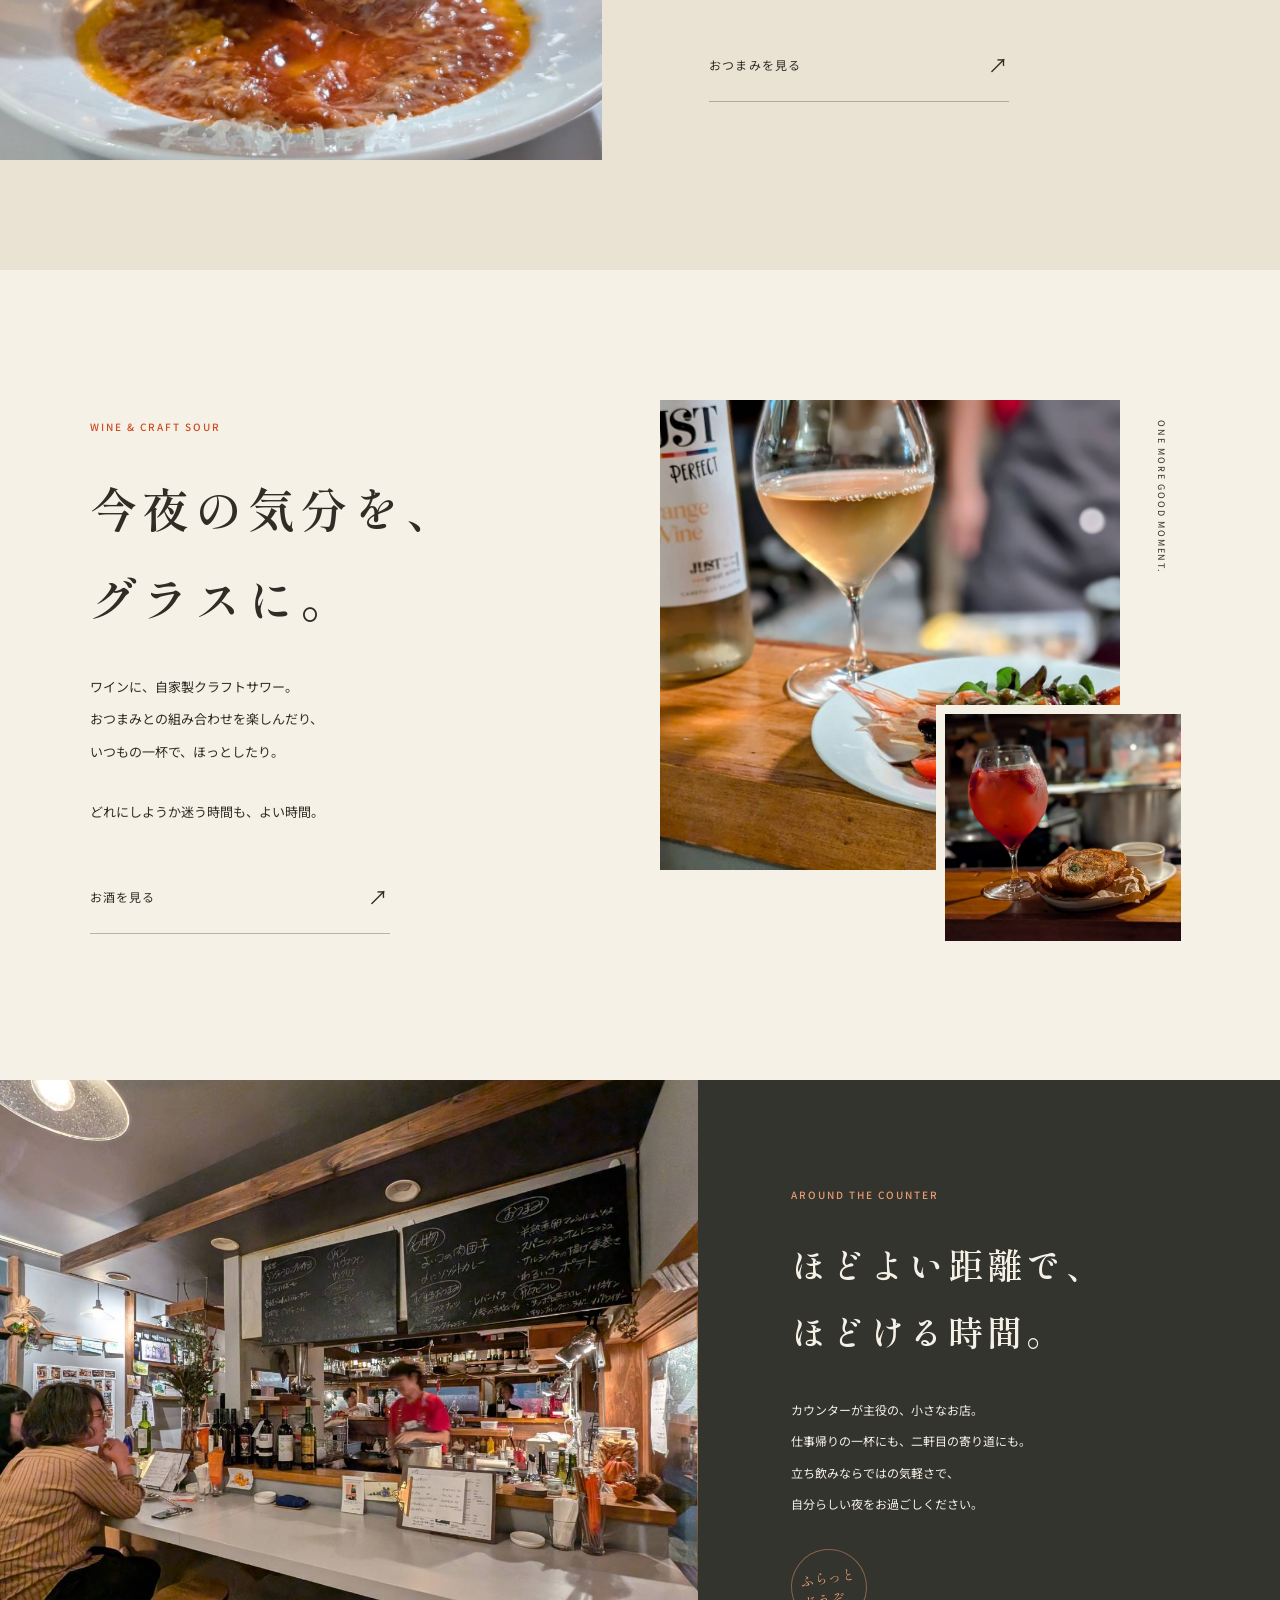
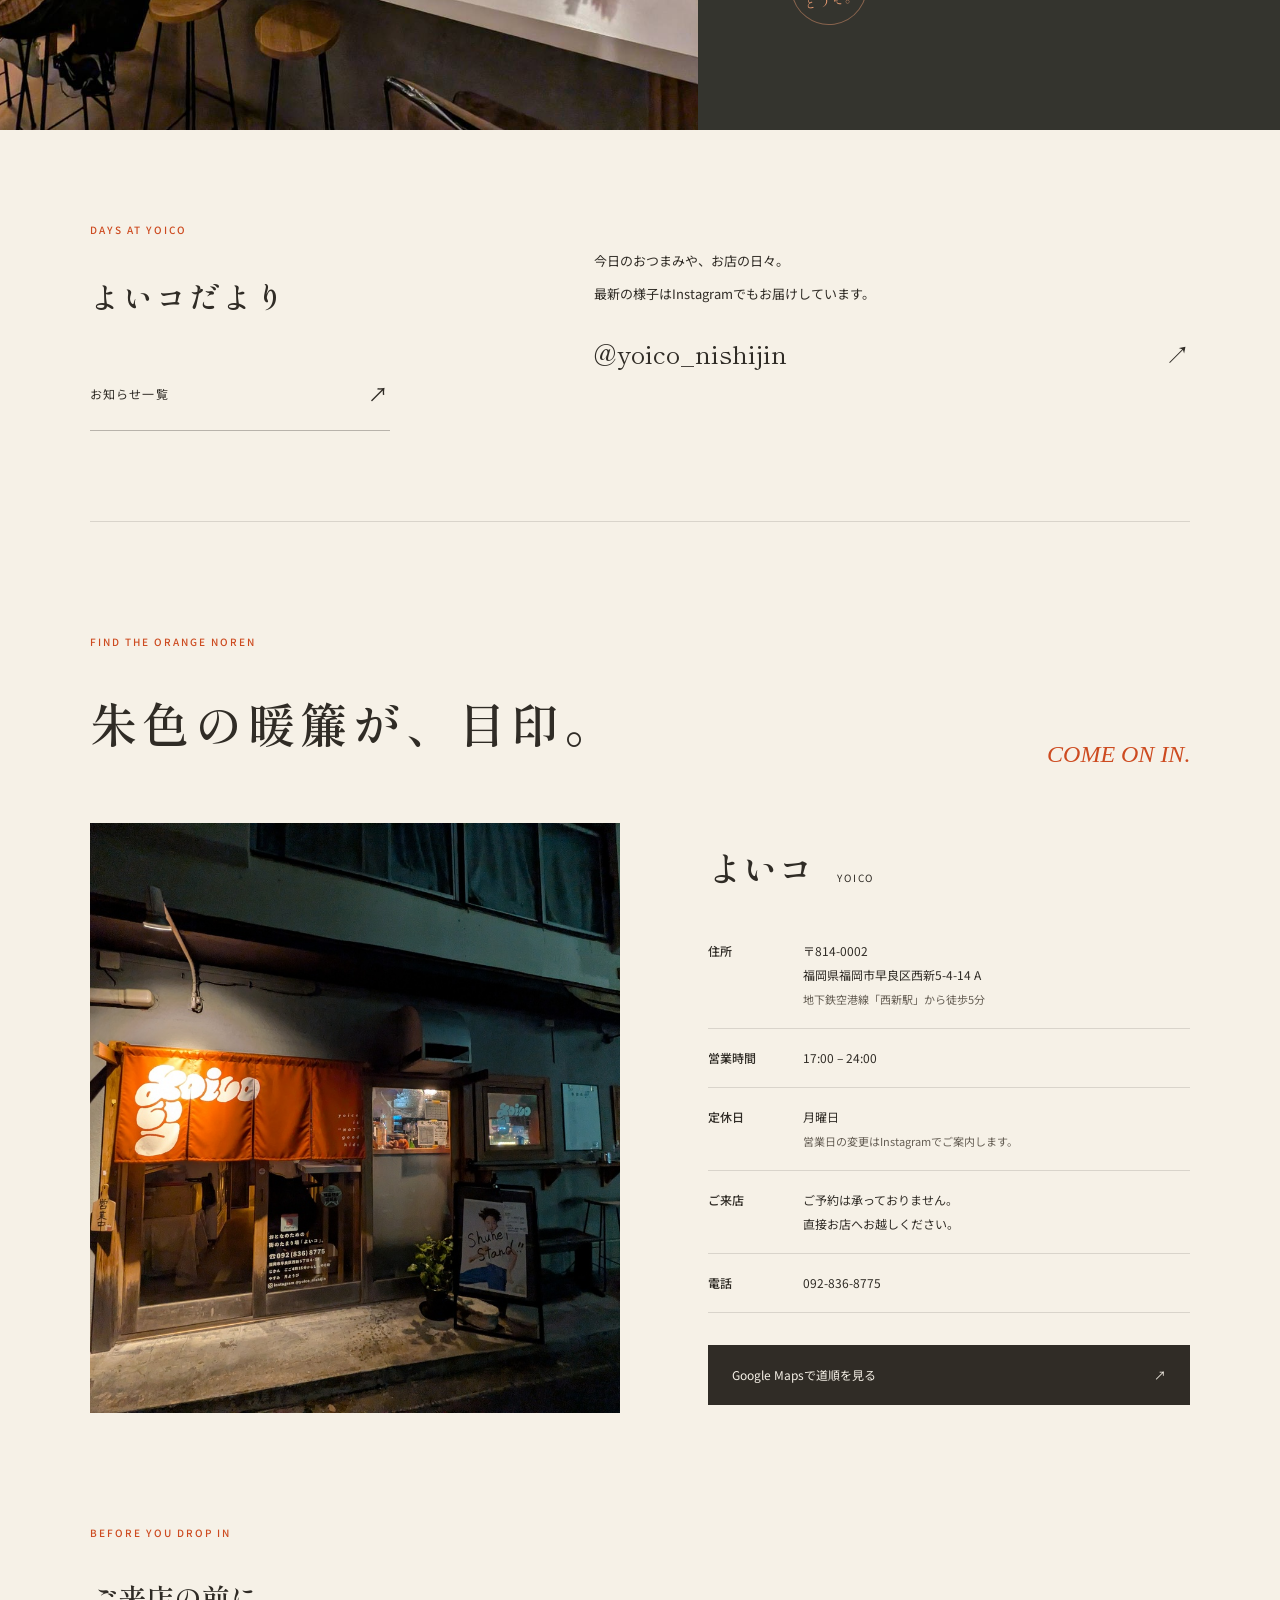
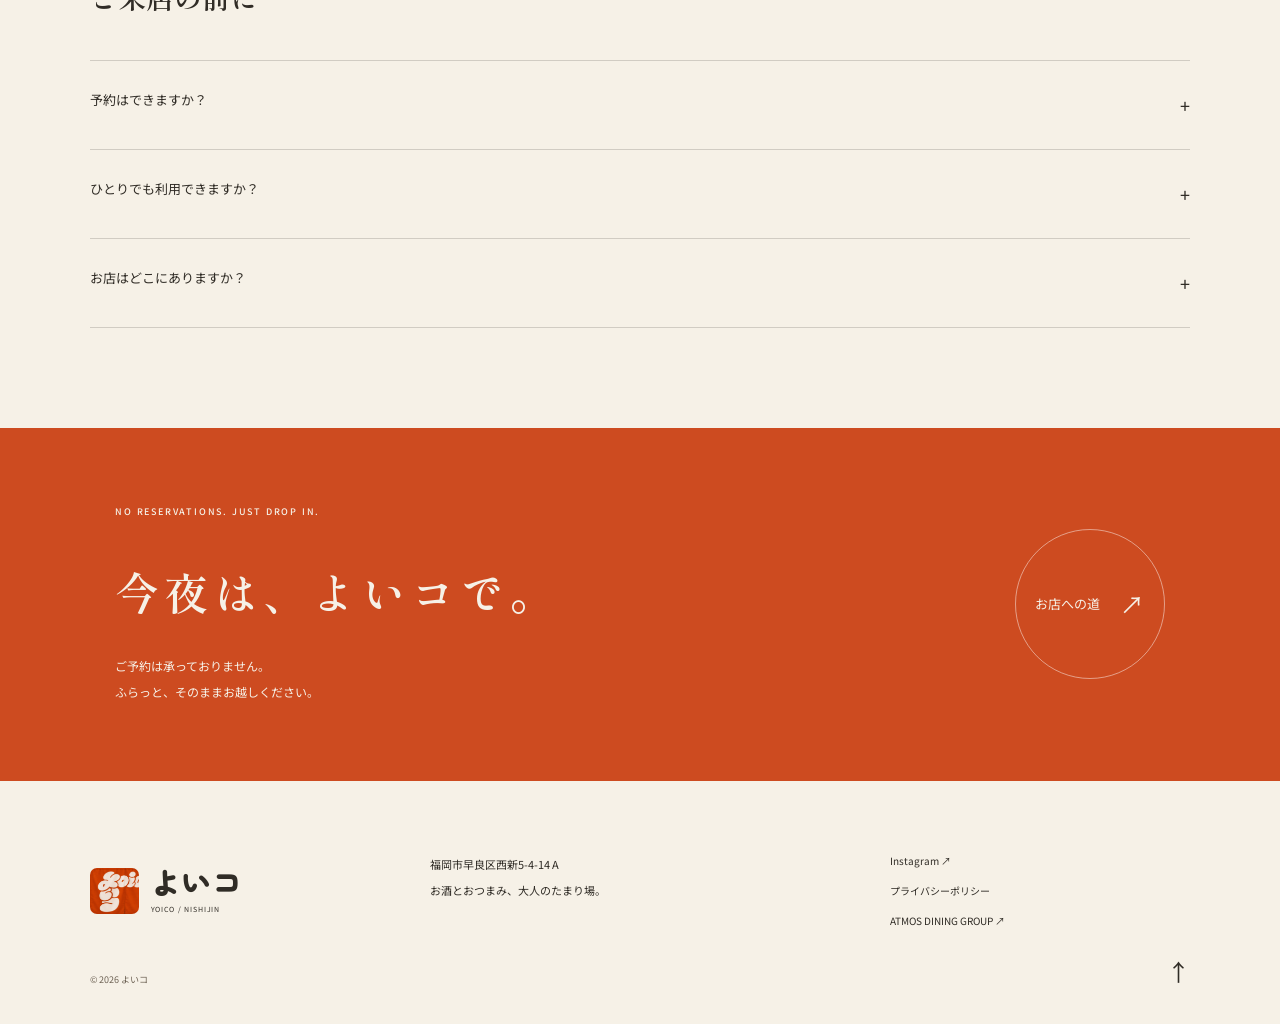
==== commit a4998d50: "Add website and breadcrumb structured data; record domain migration" ====
--- a/index.html
+++ b/index.html
@@ -1 +1 @@
-<!doctype html><html lang="ja"><head><meta charset="utf-8"><meta name="viewport" content="width=device-width,initial-scale=1"><meta name="theme-color" content="#ce4b21"><title>【公式】よいコ｜西新の洋食酒場・ワインとおつまみ</title><meta name="description" content="福岡・西新の洋食酒場「よいコ」。朱色の暖簾が目印の、大人のたまり場。ワインや自家製クラフトサワーと、名物ポルペッティーニを。予約不要でふらっとどうぞ。"><meta name="robots" content="index,follow"><link id="canonical-link" rel="canonical" href="https://yoico-nishijin.com/"><meta property="og:type" content="website"><meta property="og:locale" content="ja_JP"><meta property="og:site_name" content="よいコ"><meta property="og:title" content="【公式】よいコ｜西新の洋食酒場・ワインとおつまみ"><meta property="og:description" content="福岡・西新の洋食酒場「よいコ」。朱色の暖簾が目印の、大人のたまり場。ワインや自家製クラフトサワーと、名物ポルペッティーニを。予約不要でふらっとどうぞ。"><meta id="og-url" property="og:url" content="https://yoico-nishijin.com/"><meta property="og:image" content="https://yoico-nishijin.com/images/yoico-exterior.jpg"><meta name="twitter:card" content="summary_large_image"><link rel="icon" href="./images/favicon.svg" type="image/svg+xml"><link rel="preconnect" href="https://fonts.googleapis.com"><link rel="preconnect" href="https://fonts.gstatic.com" crossorigin><link href="https://fonts.googleapis.com/css2?family=Zen+Maru+Gothic:wght@700;900&family=Noto+Sans+JP:wght@400;500;700;900&family=Shippori+Mincho:wght@400;500;600;700&display=swap" rel="stylesheet"><link rel="stylesheet" href="./style.css?v=20261116-webview2"><script src="./site-config.js" defer></script><script src="./common.js" defer></script><script src="./home.js?v=20261116-webview2" defer></script><script src="./vendor/blog-security.js" defer></script><script src="./blog.js" defer></script><script type="application/ld+json">{"@context": "https://schema.org", "@type": "Restaurant", "name": "よいコ", "url": "https://yoico-nishijin.com/", "image": "https://yoico-nishijin.com/images/yoico-exterior.jpg", "telephone": "+81-92-836-8775", "servesCuisine": ["洋食", "バル"], "acceptsReservations": false, "address": {"@type": "PostalAddress", "streetAddress": "西新5-4-14 A", "addressLocality": "福岡市早良区", "addressRegion": "福岡県", "postalCode": "814-0002", "addressCountry": "JP"}, "geo": {"@type": "GeoCoordinates", "latitude": 33.5812219, "longitude": 130.3570468}, "openingHoursSpecification": [{"@type": "OpeningHoursSpecification", "dayOfWeek": ["Tuesday", "Wednesday", "Thursday", "Friday", "Saturday", "Sunday"], "opens": "17:00", "closes": "00:00"}], "sameAs": ["https://www.instagram.com/yoico_nishijin/", "https://maps.app.goo.gl/1e6gciR9RLULjyuq7"], "hasMenu": "https://yoico-nishijin.com/menu.html"}</script><script type="application/ld+json">{"@context": "https://schema.org", "@type": "FAQPage", "mainEntity": [{"@type": "Question", "name": "予約はできますか？", "acceptedAnswer": {"@type": "Answer", "text": "ご予約は承っておりません。ご来店順にご案内いたしますので、直接お店へお越しください。"}}, {"@type": "Question", "name": "ひとりでも利用できますか？", "acceptedAnswer": {"@type": "Answer", "text": "もちろんです。カウンターを中心としたお店で、おひとりでも気軽にお立ち寄りいただけます。"}}]}</script></head><body id="top" class="is-home"><a class="skip-link" href="#main">本文へスキップ</a><div id="site-header"><header class="site-header"><a class="brand" href="/" aria-label="よいコ トップ"><img class="brand-mark" src="./images/noren-design.jpg" alt="" width="62" height="58"><span class="brand-name"><span class="logo-jp">よいコ</span><span class="logo-en">YOICO / NISHIJIN</span></span></a><nav class="desktop-nav" aria-label="メインナビゲーション"><a href="/#concept">よいコのこと</a><a href="/menu.html">おつまみ</a><a href="/drink.html">お酒</a><a href="/blog/">お知らせ</a><a href="/#access">お店への道</a></nav><a class="header-map" href="https://maps.app.goo.gl/1e6gciR9RLULjyuq7" target="_blank" rel="noopener">地図を見る <span>↗</span></a><button class="nav-toggle" aria-controls="mobile-nav" aria-expanded="false" aria-label="メニューを開く"><span></span><span></span></button><nav id="mobile-nav" class="drawer" aria-label="モバイルナビゲーション" hidden><a href="/#concept">よいコのこと</a><a href="/menu.html">おつまみ</a><a href="/drink.html">お酒</a><a href="/blog/">お知らせ</a><a href="/#access">お店への道</a><a href="https://www.instagram.com/yoico_nishijin/" target="_blank" rel="noopener">Instagram ↗</a></nav></header></div><main id="main"><section class="noren-scene" aria-label="よいコへようこそ"><div class="noren-stage"><img class="noren-photo" src="./images/yoico-interior.jpg" alt="よいコの店内、温かな明かりのカウンター" width="1284" height="963" fetchpriority="high"><div class="noren-shade"></div><div class="noren-cloth" aria-hidden="true"><div class="noren-panel"><span class="cloth-fallback">よ<br>い<br>コ</span></div><div class="noren-panel"></div><div class="noren-panel"></div><div class="noren-panel"><span class="cloth-note">yoico<br>is<br>“NOT”<br>good<br>kids</span></div></div><div class="noren-welcome"><p class="noren-kicker">福岡・西新の洋食酒場</p><h1>よいコ</h1><h2>ふらっと、<br>よい夜を。</h2><p class="noren-hours">ワインとおつまみ。大人のたまり場。</p></div><div class="noren-corner"><span>NISHIJIN, FUKUOKA</span><p>ご予約なしで、<br>ふらっとどうぞ。</p></div><button class="noren-enter"><span>暖簾をくぐる</span><i aria-hidden="true">↓</i></button></div></section><div class="home-strip"><span>大人のたまり場、よいコ。</span><span>WINE, SMALL PLATES & GOOD COMPANY</span></div><section class="intro wrap" id="concept"><div class="intro-title"><p class="eyebrow">HELLO, YOICO.</p><h2>よい夜には、<br>よい寄り道を。</h2><span class="vertical-note">西新、路地裏、大人のたまり場。</span></div><div class="intro-copy"><p>一日の終わりに、もう少しだけ。<br>朱色の暖簾の向こうで、ひと息つきませんか。</p><p>西新の路地裏にある、小さな洋食酒場「よいコ」。<br>ワインを片手に、手づくりのおつまみを。<br>コの字のカウンターを囲めば、<br>ひとりの夜も、誰かと過ごす夜も、心地よく。</p><p>気取らず、気ままに。<br>今日の気分で、ふらっとどうぞ。</p><a class="text-link" href="/#space">暖簾の向こうをのぞく <span>↗</span></a></div></section><section class="food" id="food"><div class="wrap section-head"><div><p class="eyebrow">A LITTLE BITE, ANOTHER SIP.</p><h2>お酒がすすむ、<br>よいひと皿。</h2></div><p>洋食を、気軽なおつまみに。<br>一杯と一緒に楽しみたい、よいコの味。</p></div><article class="signature"><div class="signature-photo"><img src="./images/yoico-polpettini.jpg" alt="トマトソースとチーズで仕上げたよいコのポルペッティーニ" loading="lazy" width="1200" height="900"><span>よいコの名物</span></div><div class="signature-copy"><span class="number">01 / SPECIALTY</span><h3>ポルペッティーニ</h3><p class="sub">ころんと、旨みをひと口。</p><p>スパイスを効かせた、やわらかな洋風肉団子。<br>トマトソースで煮込み、チーズをふわり。<br>ワインと合わせて楽しみたい一皿です。</p><a href="/menu.html" class="text-link">おつまみを見る <span>↗</span></a></div></article></section><section class="drink-section wrap"><div class="drink-copy"><p class="eyebrow">WINE & CRAFT SOUR</p><h2>今夜の気分を、<br>グラスに。</h2><p>ワインに、自家製クラフトサワー。<br>おつまみとの組み合わせを楽しんだり、<br>いつもの一杯で、ほっとしたり。</p><p>どれにしようか迷う時間も、よい時間。</p><a class="text-link" href="/drink.html">お酒を見る <span>↗</span></a></div><div class="drink-photos"><img src="./images/yoico-wine.jpg" alt="よいコで楽しむワイン" loading="lazy"><img src="./images/yoico-sangria.jpg" alt="果実を使ったよいコのサングリア" loading="lazy"><span>ONE MORE GOOD MOMENT.</span></div></section><section class="space" id="space"><div class="space-image"><img src="./images/yoico-counter.jpg" alt="木とコンクリートの質感が落ち着くよいコのコの字カウンター" loading="lazy"></div><div class="space-copy"><p class="eyebrow">AROUND THE COUNTER</p><h2>ほどよい距離で、<br>ほどける時間。</h2><p>カウンターが主役の、小さなお店。<br>仕事帰りの一杯にも、二軒目の寄り道にも。<br>立ち飲みならではの気軽さで、<br>自分らしい夜をお過ごしください。</p><span class="space-stamp">ふらっと<br>どうぞ。</span></div></section><section class="news wrap"><div><p class="eyebrow">DAYS AT YOICO</p><h2>よいコだより</h2><a class="text-link" href="/blog/">お知らせ一覧 <span>↗</span></a></div><div id="home-posts"><p>今日のおつまみや、お店の日々。<br>最新の様子はInstagramでもお届けしています。</p><a class="instagram-link" href="https://www.instagram.com/yoico_nishijin/" target="_blank" rel="noopener">@yoico_nishijin <span>↗</span></a></div></section><section class="access wrap" id="access"><div class="section-head"><div><p class="eyebrow">FIND THE ORANGE NOREN</p><h2>朱色の暖簾が、目印。</h2></div><span class="access-en">COME ON IN.</span></div><div class="access-grid"><img src="./images/yoico-exterior.jpg" alt="西新の路地に佇むよいコの外観と朱色の暖簾" loading="lazy"><div class="access-info"><h3>よいコ <small>YOICO</small></h3><dl><div><dt>住所</dt><dd>〒814-0002<br>福岡県福岡市早良区西新5-4-14 A<br><span>地下鉄空港線「西新駅」から徒歩5分</span></dd></div><div><dt>営業時間</dt><dd>17:00 – 24:00</dd></div><div><dt>定休日</dt><dd>月曜日<br><span>営業日の変更はInstagramでご案内します。</span></dd></div><div><dt>ご来店</dt><dd>ご予約は承っておりません。<br>直接お店へお越しください。</dd></div><div><dt>電話</dt><dd><a href="tel:0928368775">092-836-8775</a></dd></div></dl><a class="button" href="https://maps.app.goo.gl/1e6gciR9RLULjyuq7" target="_blank" rel="noopener">Google Mapsで道順を見る <span>↗</span></a></div></div></section><section class="faq wrap"><p class="eyebrow">BEFORE YOU DROP IN</p><h2>ご来店の前に</h2><details><summary>予約はできますか？</summary><p>ご予約は承っておりません。ご来店順にご案内いたしますので、直接お店へお越しください。</p></details><details><summary>ひとりでも利用できますか？</summary><p>もちろんです。カウンターを中心としたお店で、おひとりでも気軽にお立ち寄りいただけます。</p></details><details><summary>お店はどこにありますか？</summary><p>地下鉄空港線「西新駅」から徒歩5分。西新5丁目の路地裏、朱色の暖簾が目印です。</p></details></section></main><div id="site-bottom"><section class="drop-in"><div><p class="eyebrow">NO RESERVATIONS. JUST DROP IN.</p><h2>今夜は、よいコで。</h2><p>ご予約は承っておりません。<br>ふらっと、そのままお越しください。</p></div><a class="round-link" href="https://maps.app.goo.gl/1e6gciR9RLULjyuq7" target="_blank" rel="noopener">お店への道 <span>↗</span></a></section><footer class="footer"><a class="brand" href="/"><img class="brand-mark" src="./images/noren-design.jpg" alt="" width="62" height="58"><span class="brand-name"><span class="logo-jp">よいコ</span><span class="logo-en">YOICO / NISHIJIN</span></span></a><p>福岡市早良区西新5-4-14 A<br>お酒とおつまみ、大人のたまり場。</p><div><a href="https://www.instagram.com/yoico_nishijin/" target="_blank" rel="noopener">Instagram ↗</a><a href="/privacy.html">プライバシーポリシー</a><a href="https://atmos-dining.com/" target="_blank" rel="noopener">ATMOS DINING GROUP ↗</a></div><small>© <span>2026</span> よいコ</small><a href="#top" class="back-top" aria-label="ページの先頭へ">↑</a></footer></div></body></html>+<!doctype html><html lang="ja"><head><meta charset="utf-8"><meta name="viewport" content="width=device-width,initial-scale=1"><meta name="theme-color" content="#ce4b21"><title>【公式】よいコ｜西新の洋食酒場・ワインとおつまみ</title><meta name="description" content="福岡・西新の洋食酒場「よいコ」。朱色の暖簾が目印の、大人のたまり場。ワインや自家製クラフトサワーと、名物ポルペッティーニを。予約不要でふらっとどうぞ。"><meta name="robots" content="index,follow"><link id="canonical-link" rel="canonical" href="https://yoico-nishijin.com/"><meta property="og:type" content="website"><meta property="og:locale" content="ja_JP"><meta property="og:site_name" content="よいコ"><meta property="og:title" content="【公式】よいコ｜西新の洋食酒場・ワインとおつまみ"><meta property="og:description" content="福岡・西新の洋食酒場「よいコ」。朱色の暖簾が目印の、大人のたまり場。ワインや自家製クラフトサワーと、名物ポルペッティーニを。予約不要でふらっとどうぞ。"><meta id="og-url" property="og:url" content="https://yoico-nishijin.com/"><meta property="og:image" content="https://yoico-nishijin.com/images/yoico-exterior.jpg"><meta name="twitter:card" content="summary_large_image"><link rel="icon" href="./images/favicon.svg" type="image/svg+xml"><link rel="preconnect" href="https://fonts.googleapis.com"><link rel="preconnect" href="https://fonts.gstatic.com" crossorigin><link href="https://fonts.googleapis.com/css2?family=Zen+Maru+Gothic:wght@700;900&family=Noto+Sans+JP:wght@400;500;700;900&family=Shippori+Mincho:wght@400;500;600;700&display=swap" rel="stylesheet"><link rel="stylesheet" href="./style.css?v=20261116-webview2"><script src="./site-config.js" defer></script><script src="./common.js" defer></script><script src="./home.js?v=20261116-webview2" defer></script><script src="./vendor/blog-security.js" defer></script><script src="./blog.js" defer></script><script type="application/ld+json">{"@context": "https://schema.org", "@type": "Restaurant", "name": "よいコ", "url": "https://yoico-nishijin.com/", "image": "https://yoico-nishijin.com/images/yoico-exterior.jpg", "telephone": "+81-92-836-8775", "servesCuisine": ["洋食", "バル"], "acceptsReservations": false, "address": {"@type": "PostalAddress", "streetAddress": "西新5-4-14 A", "addressLocality": "福岡市早良区", "addressRegion": "福岡県", "postalCode": "814-0002", "addressCountry": "JP"}, "geo": {"@type": "GeoCoordinates", "latitude": 33.5812219, "longitude": 130.3570468}, "openingHoursSpecification": [{"@type": "OpeningHoursSpecification", "dayOfWeek": ["Tuesday", "Wednesday", "Thursday", "Friday", "Saturday", "Sunday"], "opens": "17:00", "closes": "00:00"}], "sameAs": ["https://www.instagram.com/yoico_nishijin/", "https://maps.app.goo.gl/1e6gciR9RLULjyuq7"], "hasMenu": "https://yoico-nishijin.com/menu.html"}</script><script type="application/ld+json">{"@context": "https://schema.org", "@type": "FAQPage", "mainEntity": [{"@type": "Question", "name": "予約はできますか？", "acceptedAnswer": {"@type": "Answer", "text": "ご予約は承っておりません。ご来店順にご案内いたしますので、直接お店へお越しください。"}}, {"@type": "Question", "name": "ひとりでも利用できますか？", "acceptedAnswer": {"@type": "Answer", "text": "もちろんです。カウンターを中心としたお店で、おひとりでも気軽にお立ち寄りいただけます。"}}]}</script><script type="application/ld+json">{"@context": "https://schema.org", "@type": "WebSite", "@id": "https://yoico-nishijin.com/#website", "url": "https://yoico-nishijin.com/", "name": "よいコ", "alternateName": ["よいコ 西新", "YOICO NISHIJIN"], "inLanguage": "ja"}</script></head><body id="top" class="is-home"><a class="skip-link" href="#main">本文へスキップ</a><div id="site-header"><header class="site-header"><a class="brand" href="/" aria-label="よいコ トップ"><img class="brand-mark" src="./images/noren-design.jpg" alt="" width="62" height="58"><span class="brand-name"><span class="logo-jp">よいコ</span><span class="logo-en">YOICO / NISHIJIN</span></span></a><nav class="desktop-nav" aria-label="メインナビゲーション"><a href="/#concept">よいコのこと</a><a href="/menu.html">おつまみ</a><a href="/drink.html">お酒</a><a href="/blog/">お知らせ</a><a href="/#access">お店への道</a></nav><a class="header-map" href="https://maps.app.goo.gl/1e6gciR9RLULjyuq7" target="_blank" rel="noopener">地図を見る <span>↗</span></a><button class="nav-toggle" aria-controls="mobile-nav" aria-expanded="false" aria-label="メニューを開く"><span></span><span></span></button><nav id="mobile-nav" class="drawer" aria-label="モバイルナビゲーション" hidden><a href="/#concept">よいコのこと</a><a href="/menu.html">おつまみ</a><a href="/drink.html">お酒</a><a href="/blog/">お知らせ</a><a href="/#access">お店への道</a><a href="https://www.instagram.com/yoico_nishijin/" target="_blank" rel="noopener">Instagram ↗</a></nav></header></div><main id="main"><section class="noren-scene" aria-label="よいコへようこそ"><div class="noren-stage"><img class="noren-photo" src="./images/yoico-interior.jpg" alt="よいコの店内、温かな明かりのカウンター" width="1284" height="963" fetchpriority="high"><div class="noren-shade"></div><div class="noren-cloth" aria-hidden="true"><div class="noren-panel"><span class="cloth-fallback">よ<br>い<br>コ</span></div><div class="noren-panel"></div><div class="noren-panel"></div><div class="noren-panel"><span class="cloth-note">yoico<br>is<br>“NOT”<br>good<br>kids</span></div></div><div class="noren-welcome"><p class="noren-kicker">福岡・西新の洋食酒場</p><h1>よいコ</h1><h2>ふらっと、<br>よい夜を。</h2><p class="noren-hours">ワインとおつまみ。大人のたまり場。</p></div><div class="noren-corner"><span>NISHIJIN, FUKUOKA</span><p>ご予約なしで、<br>ふらっとどうぞ。</p></div><button class="noren-enter"><span>暖簾をくぐる</span><i aria-hidden="true">↓</i></button></div></section><div class="home-strip"><span>大人のたまり場、よいコ。</span><span>WINE, SMALL PLATES & GOOD COMPANY</span></div><section class="intro wrap" id="concept"><div class="intro-title"><p class="eyebrow">HELLO, YOICO.</p><h2>よい夜には、<br>よい寄り道を。</h2><span class="vertical-note">西新、路地裏、大人のたまり場。</span></div><div class="intro-copy"><p>一日の終わりに、もう少しだけ。<br>朱色の暖簾の向こうで、ひと息つきませんか。</p><p>西新の路地裏にある、小さな洋食酒場「よいコ」。<br>ワインを片手に、手づくりのおつまみを。<br>コの字のカウンターを囲めば、<br>ひとりの夜も、誰かと過ごす夜も、心地よく。</p><p>気取らず、気ままに。<br>今日の気分で、ふらっとどうぞ。</p><a class="text-link" href="/#space">暖簾の向こうをのぞく <span>↗</span></a></div></section><section class="food" id="food"><div class="wrap section-head"><div><p class="eyebrow">A LITTLE BITE, ANOTHER SIP.</p><h2>お酒がすすむ、<br>よいひと皿。</h2></div><p>洋食を、気軽なおつまみに。<br>一杯と一緒に楽しみたい、よいコの味。</p></div><article class="signature"><div class="signature-photo"><img src="./images/yoico-polpettini.jpg" alt="トマトソースとチーズで仕上げたよいコのポルペッティーニ" loading="lazy" width="1200" height="900"><span>よいコの名物</span></div><div class="signature-copy"><span class="number">01 / SPECIALTY</span><h3>ポルペッティーニ</h3><p class="sub">ころんと、旨みをひと口。</p><p>スパイスを効かせた、やわらかな洋風肉団子。<br>トマトソースで煮込み、チーズをふわり。<br>ワインと合わせて楽しみたい一皿です。</p><a href="/menu.html" class="text-link">おつまみを見る <span>↗</span></a></div></article></section><section class="drink-section wrap"><div class="drink-copy"><p class="eyebrow">WINE & CRAFT SOUR</p><h2>今夜の気分を、<br>グラスに。</h2><p>ワインに、自家製クラフトサワー。<br>おつまみとの組み合わせを楽しんだり、<br>いつもの一杯で、ほっとしたり。</p><p>どれにしようか迷う時間も、よい時間。</p><a class="text-link" href="/drink.html">お酒を見る <span>↗</span></a></div><div class="drink-photos"><img src="./images/yoico-wine.jpg" alt="よいコで楽しむワイン" loading="lazy"><img src="./images/yoico-sangria.jpg" alt="果実を使ったよいコのサングリア" loading="lazy"><span>ONE MORE GOOD MOMENT.</span></div></section><section class="space" id="space"><div class="space-image"><img src="./images/yoico-counter.jpg" alt="木とコンクリートの質感が落ち着くよいコのコの字カウンター" loading="lazy"></div><div class="space-copy"><p class="eyebrow">AROUND THE COUNTER</p><h2>ほどよい距離で、<br>ほどける時間。</h2><p>カウンターが主役の、小さなお店。<br>仕事帰りの一杯にも、二軒目の寄り道にも。<br>立ち飲みならではの気軽さで、<br>自分らしい夜をお過ごしください。</p><span class="space-stamp">ふらっと<br>どうぞ。</span></div></section><section class="news wrap"><div><p class="eyebrow">DAYS AT YOICO</p><h2>よいコだより</h2><a class="text-link" href="/blog/">お知らせ一覧 <span>↗</span></a></div><div id="home-posts"><p>今日のおつまみや、お店の日々。<br>最新の様子はInstagramでもお届けしています。</p><a class="instagram-link" href="https://www.instagram.com/yoico_nishijin/" target="_blank" rel="noopener">@yoico_nishijin <span>↗</span></a></div></section><section class="access wrap" id="access"><div class="section-head"><div><p class="eyebrow">FIND THE ORANGE NOREN</p><h2>朱色の暖簾が、目印。</h2></div><span class="access-en">COME ON IN.</span></div><div class="access-grid"><img src="./images/yoico-exterior.jpg" alt="西新の路地に佇むよいコの外観と朱色の暖簾" loading="lazy"><div class="access-info"><h3>よいコ <small>YOICO</small></h3><dl><div><dt>住所</dt><dd>〒814-0002<br>福岡県福岡市早良区西新5-4-14 A<br><span>地下鉄空港線「西新駅」から徒歩5分</span></dd></div><div><dt>営業時間</dt><dd>17:00 – 24:00</dd></div><div><dt>定休日</dt><dd>月曜日<br><span>営業日の変更はInstagramでご案内します。</span></dd></div><div><dt>ご来店</dt><dd>ご予約は承っておりません。<br>直接お店へお越しください。</dd></div><div><dt>電話</dt><dd><a href="tel:0928368775">092-836-8775</a></dd></div></dl><a class="button" href="https://maps.app.goo.gl/1e6gciR9RLULjyuq7" target="_blank" rel="noopener">Google Mapsで道順を見る <span>↗</span></a></div></div></section><section class="faq wrap"><p class="eyebrow">BEFORE YOU DROP IN</p><h2>ご来店の前に</h2><details><summary>予約はできますか？</summary><p>ご予約は承っておりません。ご来店順にご案内いたしますので、直接お店へお越しください。</p></details><details><summary>ひとりでも利用できますか？</summary><p>もちろんです。カウンターを中心としたお店で、おひとりでも気軽にお立ち寄りいただけます。</p></details><details><summary>お店はどこにありますか？</summary><p>地下鉄空港線「西新駅」から徒歩5分。西新5丁目の路地裏、朱色の暖簾が目印です。</p></details></section></main><div id="site-bottom"><section class="drop-in"><div><p class="eyebrow">NO RESERVATIONS. JUST DROP IN.</p><h2>今夜は、よいコで。</h2><p>ご予約は承っておりません。<br>ふらっと、そのままお越しください。</p></div><a class="round-link" href="https://maps.app.goo.gl/1e6gciR9RLULjyuq7" target="_blank" rel="noopener">お店への道 <span>↗</span></a></section><footer class="footer"><a class="brand" href="/"><img class="brand-mark" src="./images/noren-design.jpg" alt="" width="62" height="58"><span class="brand-name"><span class="logo-jp">よいコ</span><span class="logo-en">YOICO / NISHIJIN</span></span></a><p>福岡市早良区西新5-4-14 A<br>お酒とおつまみ、大人のたまり場。</p><div><a href="https://www.instagram.com/yoico_nishijin/" target="_blank" rel="noopener">Instagram ↗</a><a href="/privacy.html">プライバシーポリシー</a><a href="https://atmos-dining.com/" target="_blank" rel="noopener">ATMOS DINING GROUP ↗</a></div><small>© <span>2026</span> よいコ</small><a href="#top" class="back-top" aria-label="ページの先頭へ">↑</a></footer></div></body></html>
